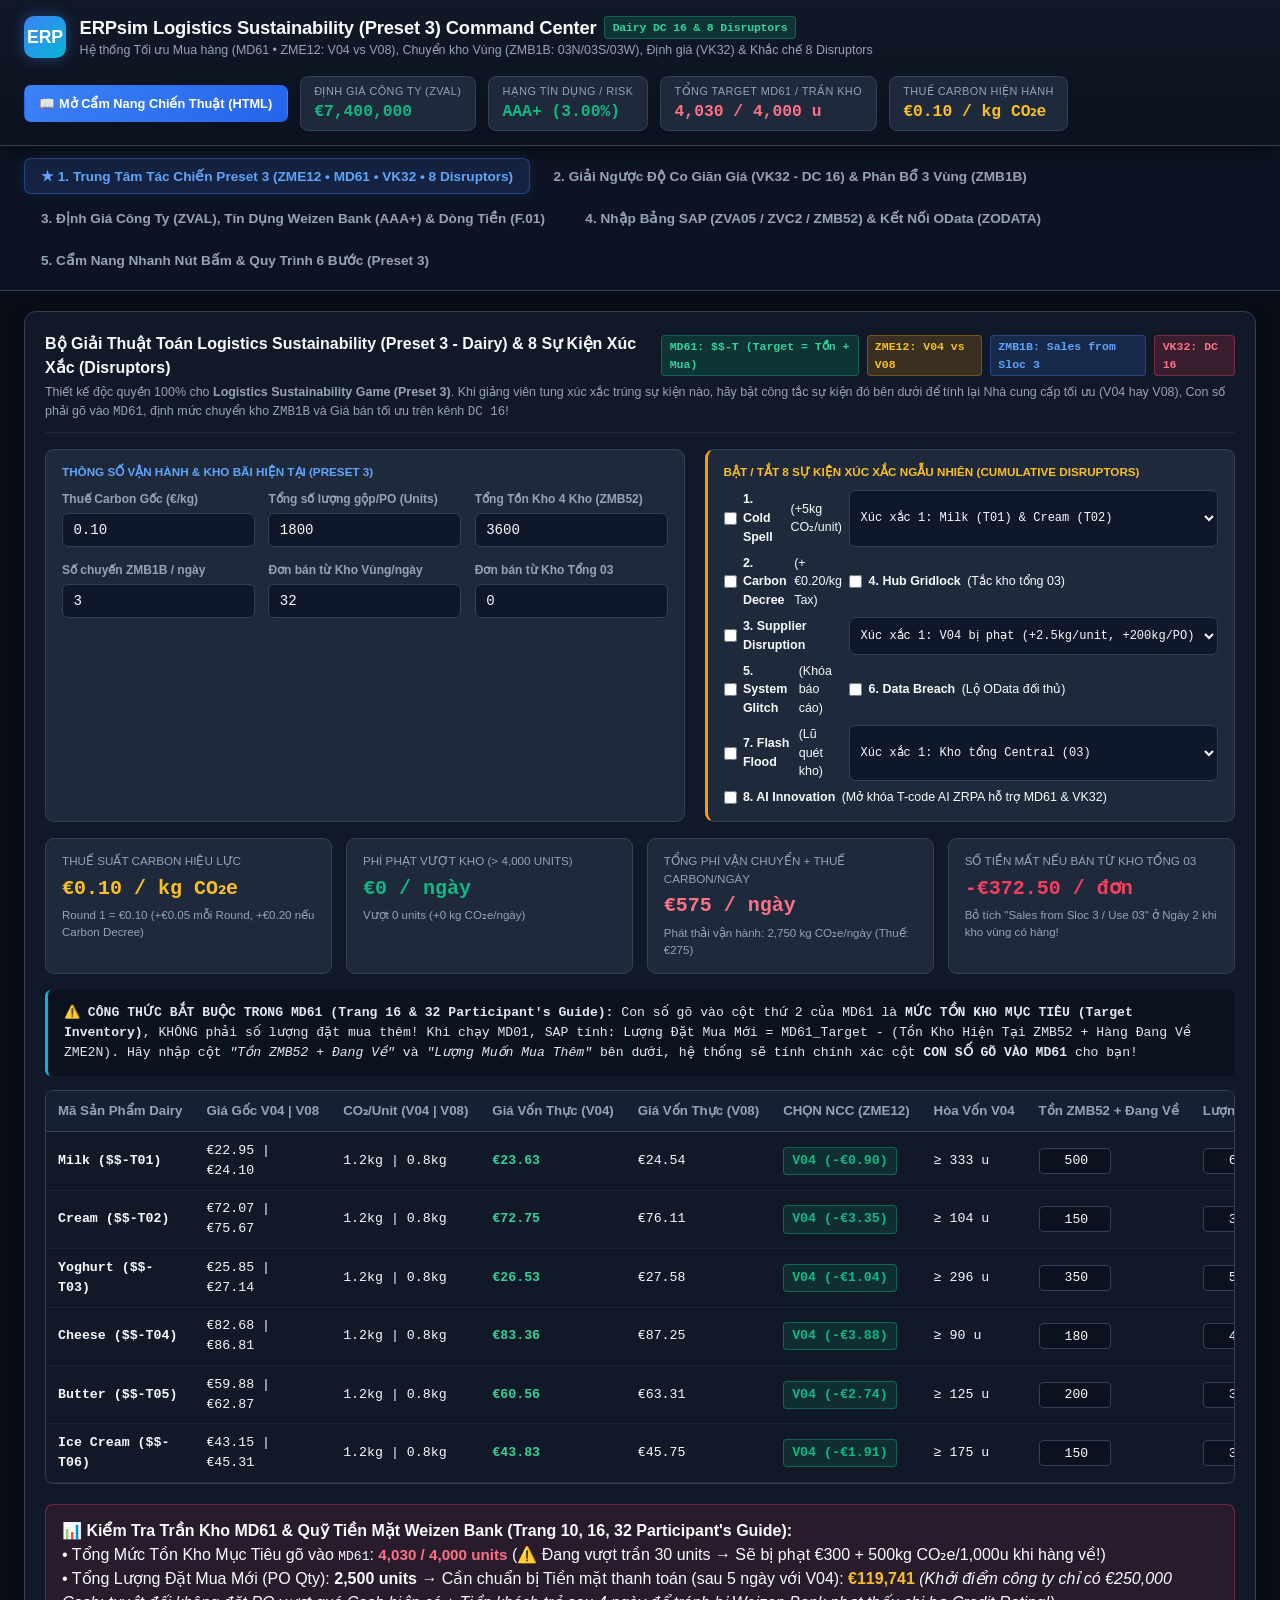
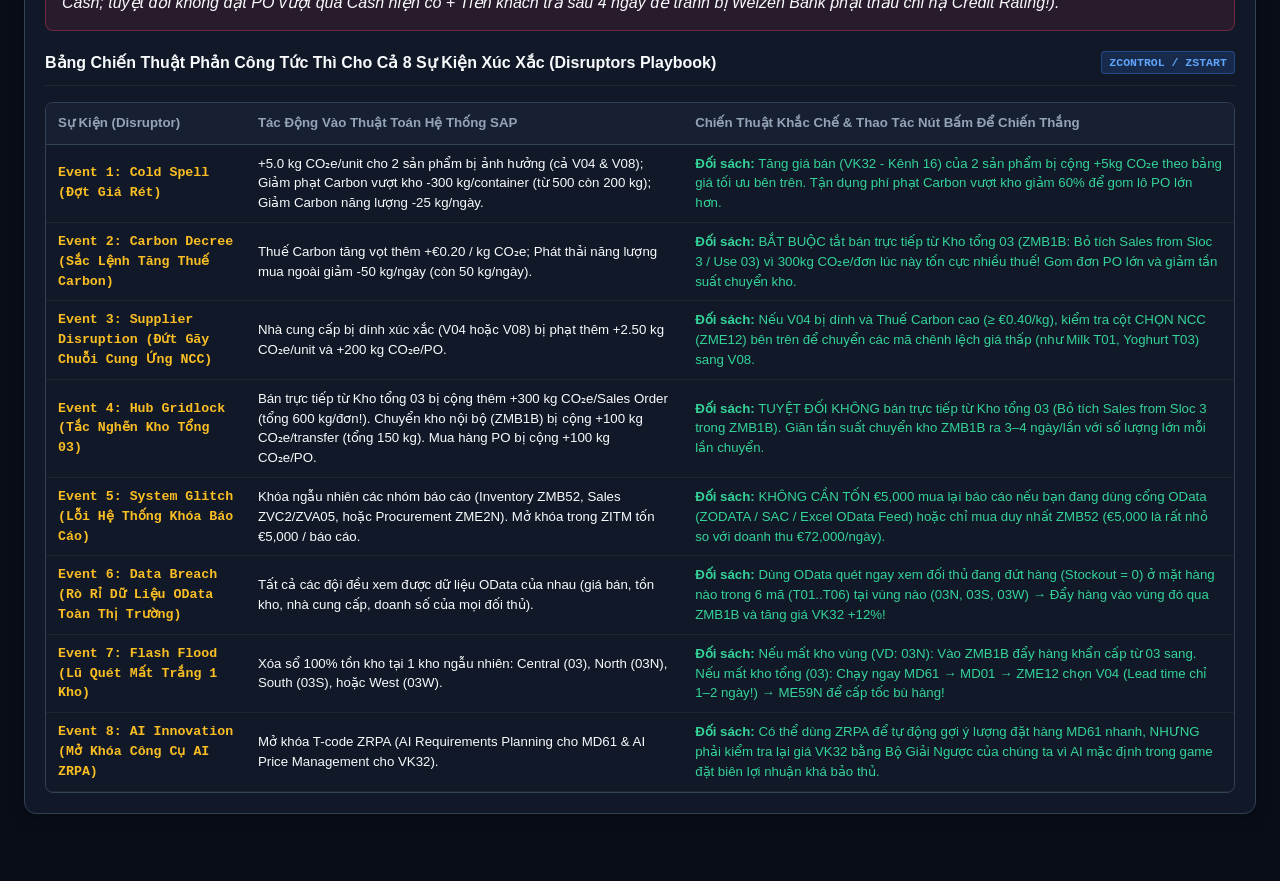
==== index.html @ a9795531 "Dedicate dashboard and playbook 100% to Logistics Sustainability Preset 3 (Dairy)" ====
<!DOCTYPE html>
<html lang="vi">
<head>
  <meta charset="UTF-8" />
  <meta name="viewport" content="width=device-width, initial-scale=1.0" />
  <title>ERPsim Logistics Sustainability (Preset 3) — Trung Tâm Giải Ngược &amp; Tối Ưu Hóa Thuật Toán</title>
  <link rel="stylesheet" href="styles.css" />
</head>
<body>

  <!-- TOP TELEMETRY HEADER (100% DEDICATED TO LOGISTICS SUSTAINABILITY PRESET 3) -->
  <header class="top-header">
    <div class="brand-block">
      <div class="brand-logo">ERP</div>
      <div class="brand-title">
        <h1>
          ERPsim Logistics Sustainability (Preset 3) Command Center
          <span class="badge-tcode emerald">Dairy DC 16 &amp; 8 Disruptors</span>
        </h1>
        <p>Hệ thống Tối ưu Mua hàng (MD61 • ZME12: V04 vs V08), Chuyển kho Vùng (ZMB1B: 03N/03S/03W), Định giá (VK32) &amp; Khắc chế 8 Disruptors</p>
      </div>
    </div>

    <div class="telemetry-strip">
      <a href="cam_nang_erpsim.html" class="btn btn-primary" style="text-decoration:none; padding:0.5rem 0.9rem; font-size:0.8rem;">
        📖 Mở Cẩm Nang Chiến Thuật (HTML)
      </a>
      <div class="kpi-pill">
        <span class="label">Định giá Công ty (ZVAL)</span>
        <span class="val" id="top-valuation" style="color: #10b981;">€0</span>
      </div>
      <div class="kpi-pill">
        <span class="label">Hạng Tín Dụng / Risk</span>
        <span class="val" id="top-credit" style="color: #34d399;">AAA+ (3.00%)</span>
      </div>
      <div class="kpi-pill">
        <span class="label">Tổng Target MD61 / Trần Kho</span>
        <span class="val" id="top-md61-cap" style="color: #60a5fa;">3,950 / 4,000 u</span>
      </div>
      <div class="kpi-pill">
        <span class="label">Thuế Carbon Hiện Hành</span>
        <span class="val" id="top-carbon-tax" style="color: #fbbf24;">€0.10 / kg CO₂e</span>
      </div>
    </div>
  </header>

  <!-- NAVIGATION TABS (100% LOGISTICS SUSTAINABILITY PRESET 3) -->
  <nav class="nav-tabs">
    <button class="tab-btn active" data-tab="tab-logistics-disruptors">
      ★ 1. Trung Tâm Tác Chiến Preset 3 (ZME12 • MD61 • VK32 • 8 Disruptors)
    </button>
    <button class="tab-btn" data-tab="tab-pricing">
      2. Giải Ngược Độ Co Giãn Giá (VK32 - DC 16) &amp; Phân Bổ 3 Vùng (ZMB1B)
    </button>
    <button class="tab-btn" data-tab="tab-valuation">
      3. Định Giá Công Ty (ZVAL), Tín Dụng Weizen Bank (AAA+) &amp; Dòng Tiền (F.01)
    </button>
    <button class="tab-btn" data-tab="tab-odata">
      4. Nhập Bảng SAP (ZVA05 / ZVC2 / ZMB52) &amp; Kết Nối OData (ZODATA)
    </button>
    <button class="tab-btn" data-tab="tab-handbook">
      5. Cẩm Nang Nhanh Nút Bấm &amp; Quy Trình 6 Bước (Preset 3)
    </button>
  </nav>

  <!-- MAIN WORKSPACE -->
  <main class="main-container">

    <!-- ================================================================= -->
    <!-- TAB 1: LOGISTICS SUSTAINABILITY (PRESET 3) & 8 DISRUPTORS         -->
    <!-- ================================================================= -->
    <section id="tab-logistics-disruptors" class="tab-pane active">
      <div class="panel">
        <div class="panel-header">
          <div>
            <div class="panel-title">
              Bộ Giải Thuật Toán Logistics Sustainability (Preset 3 - Dairy) &amp; 8 Sự Kiện Xúc Xắc (Disruptors)
              <span class="badge-tcode emerald">MD61: $$-T (Target = Tồn + Mua)</span>
              <span class="badge-tcode amber">ZME12: V04 vs V08</span>
              <span class="badge-tcode">ZMB1B: Sales from Sloc 3</span>
              <span class="badge-tcode rose">VK32: DC 16</span>
            </div>
            <p style="font-size: 0.78rem; color: var(--text-muted); margin-top: 0.2rem;">
              Thiết kế độc quyền 100% cho <strong>Logistics Sustainability Game (Preset 3)</strong>. Khi giảng viên tung xúc xắc trúng sự kiện nào, hãy bật công tắc sự kiện đó bên dưới để tính lại Nhà cung cấp tối ưu (V04 hay V08), Con số phải gõ vào <code>MD61</code>, định mức chuyển kho <code>ZMB1B</code> và Giá bán tối ưu trên kênh <code>DC 16</code>!
            </p>
          </div>
        </div>

        <!-- Controls & Active Disruptor Switches -->
        <div class="grid-2" style="margin-bottom: 1rem;">
          <div class="stat-box">
            <div class="s-label" style="color:#60a5fa; font-weight:700; margin-bottom:0.6rem;">THÔNG SỐ VẬN HÀNH &amp; KHO BÃI HIỆN TẠI (PRESET 3)</div>
            <div class="form-grid" style="grid-template-columns: repeat(3, 1fr);">
              <div class="form-group">
                <label>Thuế Carbon Gốc (€/kg)</label>
                <input type="number" id="log-base-tax" class="form-control" value="0.10" step="0.05" />
              </div>
              <div class="form-group">
                <label>Tổng số lượng gộp/PO (Units)</label>
                <input type="number" id="log-po-lot" class="form-control" value="1800" step="100" />
              </div>
              <div class="form-group">
                <label>Tổng Tồn Kho 4 Kho (ZMB52)</label>
                <input type="number" id="log-total-stock" class="form-control" value="3600" step="200" />
              </div>
              <div class="form-group">
                <label>Số chuyến ZMB1B / ngày</label>
                <input type="number" id="log-transfers-day" class="form-control" value="3" min="0" max="20" />
              </div>
              <div class="form-group">
                <label>Đơn bán từ Kho Vùng/ngày</label>
                <input type="number" id="log-reg-orders" class="form-control" value="32" min="0" max="100" />
              </div>
              <div class="form-group">
                <label>Đơn bán từ Kho Tổng 03</label>
                <input type="number" id="log-dir-orders" class="form-control" value="0" min="0" max="100" />
              </div>
            </div>
          </div>

          <div class="stat-box" style="border-left: 3px solid #f59e0b;">
            <div class="s-label" style="color:#fbbf24; font-weight:700; margin-bottom:0.6rem;">BẬT / TẮT 8 SỰ KIỆN XÚC XẮC NGẪU NHIÊN (CUMULATIVE DISRUPTORS)</div>
            <div class="form-grid" style="grid-template-columns: 1fr 1fr; gap: 0.45rem;">
              <label style="font-size:0.78rem; display:flex; align-items:center; gap:0.4rem; cursor:pointer;">
                <input type="checkbox" id="dis-1-cold" /> <strong>1. Cold Spell</strong> (+5kg CO₂/unit)
              </label>
              <select id="dis-1-combo" class="form-control" style="padding:0.22rem 0.4rem; font-size:0.75rem;">
                <option value="T01_T02">Xúc xắc 1: Milk (T01) &amp; Cream (T02)</option>
                <option value="T01_T03">Xúc xắc 2: Milk (T01) &amp; Yoghurt (T03)</option>
                <option value="T01_T05">Xúc xắc 3: Milk (T01) &amp; Butter (T05)</option>
                <option value="T02_T03">Xúc xắc 4: Cream (T02) &amp; Yoghurt (T03)</option>
                <option value="T02_T05">Xúc xắc 5: Cream (T02) &amp; Butter (T05)</option>
                <option value="T03_T05">Xúc xắc 6: Yoghurt (T03) &amp; Butter (T05)</option>
              </select>

              <label style="font-size:0.78rem; display:flex; align-items:center; gap:0.4rem; cursor:pointer;">
                <input type="checkbox" id="dis-2-carbon" /> <strong>2. Carbon Decree</strong> (+€0.20/kg Tax)
              </label>
              <label style="font-size:0.78rem; display:flex; align-items:center; gap:0.4rem; cursor:pointer;">
                <input type="checkbox" id="dis-4-gridlock" /> <strong>4. Hub Gridlock</strong> (Tắc kho tổng 03)
              </label>

              <label style="font-size:0.78rem; display:flex; align-items:center; gap:0.4rem; cursor:pointer;">
                <input type="checkbox" id="dis-3-supplier" /> <strong>3. Supplier Disruption</strong>
              </label>
              <select id="dis-3-vendor" class="form-control" style="padding:0.22rem 0.4rem; font-size:0.75rem;">
                <option value="V04">Xúc xắc 1: V04 bị phạt (+2.5kg/unit, +200kg/PO)</option>
                <option value="V08">Xúc xắc 2: V08 bị phạt (+2.5kg/unit, +200kg/PO)</option>
              </select>

              <label style="font-size:0.78rem; display:flex; align-items:center; gap:0.4rem; cursor:pointer;">
                <input type="checkbox" id="dis-5-glitch" /> <strong>5. System Glitch</strong> (Khóa báo cáo)
              </label>
              <label style="font-size:0.78rem; display:flex; align-items:center; gap:0.4rem; cursor:pointer;">
                <input type="checkbox" id="dis-6-breach" /> <strong>6. Data Breach</strong> (Lộ OData đối thủ)
              </label>

              <label style="font-size:0.78rem; display:flex; align-items:center; gap:0.4rem; cursor:pointer;">
                <input type="checkbox" id="dis-7-flood" /> <strong>7. Flash Flood</strong> (Lũ quét kho)
              </label>
              <select id="dis-7-warehouse" class="form-control" style="padding:0.22rem 0.4rem; font-size:0.75rem;">
                <option value="03">Xúc xắc 1: Kho tổng Central (03)</option>
                <option value="03N">Xúc xắc 2: Kho vùng North (03N)</option>
                <option value="03S">Xúc xắc 3: Kho vùng South (03S)</option>
                <option value="03W">Xúc xắc 4: Kho vùng West (03W)</option>
              </select>

              <label style="font-size:0.78rem; display:flex; align-items:center; gap:0.4rem; cursor:pointer; grid-column: span 2;">
                <input type="checkbox" id="dis-8-ai" /> <strong>8. AI Innovation</strong> (Mở khóa T-code AI ZRPA hỗ trợ MD61 &amp; VK32)
              </label>
            </div>
          </div>
        </div>

        <div id="active-disruptor-alerts" class="alert-card" style="display:none; margin-bottom: 1rem;"></div>

        <!-- KPI Summary Strip for Logistics Preset 3 -->
        <div class="stat-grid">
          <div class="stat-box">
            <div class="s-label">THUẾ SUẤT CARBON HIỆU LỰC</div>
            <div class="s-value" id="log-eff-tax" style="color:#fbbf24;">€0.10 / kg CO₂e</div>
            <div class="s-sub">Round 1 = €0.10 (+€0.05 mỗi Round, +€0.20 nếu Carbon Decree)</div>
          </div>
          <div class="stat-box">
            <div class="s-label">PHÍ PHẠT VƯỢT KHO (&gt; 4,000 UNITS)</div>
            <div class="s-value" id="log-overstock-fee" style="color:#10b981;">€0 / ngày</div>
            <div class="s-sub" id="log-overstock-co2">Vượt 0 units (0 kg CO₂e/ngày)</div>
          </div>
          <div class="stat-box">
            <div class="s-label">TỔNG PHÍ VẬN CHUYỂN + THUẾ CARBON/NGÀY</div>
            <div class="s-value" id="log-daily-total-cost" style="color:#fb7185;">€0 / ngày</div>
            <div class="s-sub" id="log-daily-co2-sub">Phát thải vận hành: 0 kg CO₂e/ngày</div>
          </div>
          <div class="stat-box">
            <div class="s-label">SỐ TIỀN MẤT NẾU BÁN TỪ KHO TỔNG 03</div>
            <div class="s-value" id="log-direct-loss" style="color:#f43f5e;">-€372.50 / đơn</div>
            <div class="s-sub">Bỏ tích "Sales from Sloc 3 / Use 03" ở Ngày 2 khi kho vùng có hàng!</div>
          </div>
        </div>

        <!-- 6 Dairy Products Vendor, MD61 Target & Pricing Solver Table -->
        <div class="formula-box" style="margin-bottom: 0.85rem;">
          <strong>⚠️ CÔNG THỨC BẮT BUỘC TRONG MD61 (Trang 16 &amp; 32 Participant's Guide):</strong> Con số gõ vào cột thứ 2 của <code>MD61</code> là <strong>MỨC TỒN KHO MỤC TIÊU (Target Inventory)</strong>, KHÔNG phải số lượng đặt mua thêm! Khi chạy <code>MD01</code>, SAP tính: <code>Lượng Đặt Mua Mới = MD61_Target - (Tồn Kho Hiện Tại ZMB52 + Hàng Đang Về ZME2N)</code>. Hãy nhập cột <em>"Tồn ZMB52 + Đang Về"</em> và <em>"Lượng Muốn Mua Thêm"</em> bên dưới, hệ thống sẽ tính chính xác cột <strong>CON SỐ GÕ VÀO MD61</strong> cho bạn!
        </div>

        <div class="table-wrap" style="margin-bottom: 1.25rem;">
          <table class="data-table">
            <thead>
              <tr>
                <th>Mã Sản Phẩm Dairy</th>
                <th>Giá Gốc V04 | V08</th>
                <th>CO₂/Unit (V04 | V08)</th>
                <th>Giá Vốn Thực (V04)</th>
                <th>Giá Vốn Thực (V08)</th>
                <th>CHỌN NCC (ZME12)</th>
                <th>Hòa Vốn V04</th>
                <th>Tồn ZMB52 + Đang Về</th>
                <th>Lượng Muốn Mua Thêm</th>
                <th style="background:#1e3a8a;color:#93c5fd;">CON SỐ GÕ VÀO MD61</th>
                <th>ZMB1B (03N | 03S | 03W)</th>
                <th>Giá Đầu Kỳ</th>
                <th>GIÁ TỐI ƯU VK32 (DC 16)</th>
                <th>Lãi Ròng /Unit</th>
              </tr>
            </thead>
            <tbody id="logistics-sku-tbody"></tbody>
          </table>
        </div>

        <div id="md61-cap-summary" class="alert-card" style="margin-bottom: 1.25rem;"></div>

        <!-- 8 Disruptors Tactical Counter-Playbook -->
        <div class="panel-header" style="margin-top: 0.5rem;">
          <div class="panel-title">Bảng Chiến Thuật Phản Công Tức Thì Cho Cả 8 Sự Kiện Xúc Xắc (Disruptors Playbook)</div>
          <span class="badge-tcode">ZCONTROL / ZSTART</span>
        </div>
        <div class="table-wrap">
          <table class="data-table">
            <thead>
              <tr>
                <th>Sự Kiện (Disruptor)</th>
                <th>Tác Động Vào Thuật Toán Hệ Thống SAP</th>
                <th>Chiến Thuật Khắc Chế &amp; Thao Tác Nút Bấm Để Chiến Thắng</th>
              </tr>
            </thead>
            <tbody id="logistics-disruptors-tbody"></tbody>
          </table>
        </div>
      </div>
    </section>

    <!-- ================================================================= -->
    <!-- TAB 2: DAIRY DC 16 ELASTICITY & ZMB1B REGIONAL ALLOCATION         -->
    <!-- ================================================================= -->
    <section id="tab-pricing" class="tab-pane">
      <div class="panel">
        <div class="panel-header">
          <div>
            <div class="panel-title">
              1. Bộ Giải Ngược Độ Co Giãn Giá Thực Nghiệm (ε̂<sub>eff</sub>) &amp; Tối Ưu Giá Bán Lẻ <span class="badge-tcode">VK32 (Kênh DC 16)</span> <span class="badge-tcode emerald">ZVC2</span> <span class="badge-tcode">ZMB52</span>
            </div>
            <p style="font-size: 0.78rem; color: var(--text-muted); margin-top: 0.2rem;">
              Nhập Giá kỳ trước (P₁), Sản lượng bán kỳ trước (Q₁), Giá hiện tại (P₂), Sản lượng bán hiện tại (Q₂ từ <code>ZVC2</code>) và Tồn kho còn lại (<code>ZMB52</code>) cho 6 mặt hàng Sữa (<code>$$-T01..T06</code>). Hệ thống tự động giải độ co giãn thực nghiệm và tìm mức giá tối đa hóa lợi nhuận ròng trên Kênh 16!
            </p>
          </div>
          <button class="btn btn-emerald" id="btn-apply-optimal-prices">
            Áp Dụng Toàn Bộ Giá Tối Ưu P*
          </button>
        </div>

        <div class="formula-box">
          Arc Elasticity ε̂ = -[(Q₂ - Q₁)/((Q₁+Q₂)/2)] / [(P₂ - P₁)/((P₁+P₂)/2)] &nbsp;|&nbsp;
          Optimal Price P* (Kênh DC 16) = Giá_Vốn_Thực_Landed × [ ε̂_eff / (ε̂_eff - 1) ]
        </div>

        <div class="stat-grid">
          <div class="stat-box">
            <div class="s-label">TỔNG LÃI RÒNG HIỆN TẠI / NGÀY (6 MÃ DAIRY)</div>
            <div class="s-value" id="price-curr-profit">€0</div>
            <div class="s-sub">Theo bảng giá VK32 (Kênh 16) hiện hành</div>
          </div>
          <div class="stat-box">
            <div class="s-label">LÃI RÒNG KỲ VỌNG VỚI GIÁ P* / NGÀY</div>
            <div class="s-value" id="price-opt-profit" style="color: #10b981;">€0</div>
            <div class="s-sub" id="price-profit-gain" style="color: #34d399;">+€0 / ngày</div>
          </div>
          <div class="stat-box">
            <div class="s-label">SỐ MÃ ĐANG BỊ ĐỨT HÀNG (ZMB52 = 0)</div>
            <div class="s-value" id="price-stockout-count" style="color: #fbbf24;">0 mã</div>
            <div class="s-sub">Đứt hàng = Phải tăng giá VK32 ngay +7% đến +12%!</div>
          </div>
        </div>

        <div class="table-wrap">
          <table class="data-table">
            <thead>
              <tr>
                <th>Mã Sản Phẩm Dairy</th>
                <th>Giá Vốn Thực Landed (€)</th>
                <th>Giá Cũ P₁ (€)</th>
                <th>SL Bán Cũ Q₁</th>
                <th>Giá Hiện Tại P₂ (€)</th>
                <th>SL Bán Hiện Tại Q₂ (ZVC2)</th>
                <th>Tồn Kho Còn Lại (ZMB52)</th>
                <th>Độ Co Giãn ε̂_eff</th>
                <th>Giá Trần Choke</th>
                <th>GIÁ TỐI ƯU P* (VK32 - DC 16)</th>
                <th>Biên Lãi Ròng (%)</th>
                <th>Tăng Lợi Nhuận/Ngày</th>
                <th>Lệnh Hành Động</th>
              </tr>
            </thead>
            <tbody id="pricing-solver-tbody"></tbody>
          </table>
        </div>
      </div>

      <!-- ZVA05 Regional Preference & ZMB1B Stock Transfer Calculator -->
      <div class="panel">
        <div class="panel-header">
          <div>
            <div class="panel-title">
              2. Ma Trận Thị Hiếu Cố Định 3 Vùng (<span class="badge-tcode emerald">ZVA05: NO • SO • WE</span>) &amp; Bộ Chia Định Mức Chuyển Kho <span class="badge-tcode amber">ZMB1B (03 → 03N / 03S / 03W)</span>
            </div>
            <p style="font-size: 0.78rem; color: var(--text-muted); margin-top: 0.2rem;">
              Theo Trang 18 &amp; 31 <em>Participant's Guide</em>: Thị hiếu của 12 cửa hàng tại 3 vùng <strong>North (NO - 03N)</strong>, <strong>South (SO - 03S)</strong>, <strong>West (WE - 03W)</strong> đối với 6 mặt hàng sữa là <strong>cố định suốt cả trận đấu</strong>. Nhập lượng bán từng vùng từ báo cáo <code>ZVA05</code> vào bảng dưới để nhận chính xác con số cần gõ vào <code>ZMB1B</code>!
            </p>
          </div>
        </div>

        <div class="table-wrap">
          <table class="data-table">
            <thead>
              <tr>
                <th>Mã Sản Phẩm Dairy</th>
                <th>SL Bán North (NO)</th>
                <th>SL Bán South (SO)</th>
                <th>SL Bán West (WE)</th>
                <th>Tỷ Trọng Thị Hiếu Vùng (NO : SO : WE)</th>
                <th>Tổng Target Hàng (MD61)</th>
                <th style="background:rgba(16,185,129,0.18);color:#34d399;">GÕ VÀO ZMB1B: NORTH (03N)</th>
                <th style="background:rgba(59,130,246,0.18);color:#60a5fa;">GÕ VÀO ZMB1B: SOUTH (03S)</th>
                <th style="background:rgba(245,158,11,0.18);color:#fbbf24;">GÕ VÀO ZMB1B: WEST (03W)</th>
              </tr>
            </thead>
            <tbody id="zmb1b-regional-tbody"></tbody>
          </table>
        </div>
      </div>
    </section>

    <!-- ================================================================= -->
    <!-- TAB 3: COMPANY VALUATION (ZVAL), WEIZEN BANK CREDIT & CASH FLOW   -->
    <!-- ================================================================= -->
    <section id="tab-valuation" class="tab-pane">
      <div class="grid-sidebar">
        <!-- Input Panel -->
        <div class="panel">
          <div class="panel-header">
            <div class="panel-title">
              Nhập Chỉ Số Tài Chính <span class="badge-tcode">F.01</span> <span class="badge-tcode emerald">ZVAL</span>
            </div>
            <div style="display:flex; gap:0.4rem;">
              <button class="btn btn-outline" id="btn-load-start-demo" style="padding: 0.3rem 0.55rem; font-size: 0.72rem;">
                Khai Cuộc (AAA+)
              </button>
              <button class="btn btn-outline" id="btn-load-endgame-demo" style="padding: 0.3rem 0.55rem; font-size: 0.72rem;">
                Mẫu Giữa Trận
              </button>
            </div>
          </div>

          <div class="form-grid" style="grid-template-columns: 1fr 1fr;">
            <div class="form-group">
              <label>Lợi nhuận lũy kế (Net Income €)</label>
              <input type="number" id="val-profit" class="form-control" value="185000" step="25000" />
            </div>
            <div class="form-group">
              <label>Số ngày đã chạy (Elapsed Days)</label>
              <input type="number" id="val-elapsed" class="form-control" value="10" min="1" max="120" />
            </div>
            <div class="form-group">
              <label>Tổng số Round của Game</label>
              <input type="number" id="val-rounds" class="form-control" value="4" min="1" max="8" />
            </div>
            <div class="form-group">
              <label>Số ngày / Round</label>
              <input type="number" id="val-steps-round" class="form-control" value="10" min="5" max="30" />
            </div>
            <div class="form-group" style="grid-column: span 2;">
              <label>Market Risk Rate (% - Mặc định 7.0%)</label>
              <input type="number" id="val-mkt-risk" class="form-control" value="7.0" step="0.25" />
            </div>
          </div>

          <hr style="border: 0; border-top: 1px solid var(--border); margin: 1rem 0;" />
          <div style="font-size: 0.82rem; font-weight: 700; margin-bottom: 0.65rem; color: #60a5fa;">
            Bảng Cân Đối Kế Toán (F.01) — Kiểm Soát Tiền Mặt Weizen Bank &amp; Credit Rating
          </div>

          <div class="form-grid" style="grid-template-columns: 1fr 1fr;">
            <div class="form-group">
              <label>Tiền mặt (113300 Cash €)</label>
              <input type="number" id="val-cash" class="form-control" value="250000" step="25000" />
            </div>
            <div class="form-group">
              <label>Phải thu KH (140000 AR €)</label>
              <input type="number" id="val-ar" class="form-control" value="180000" step="25000" />
            </div>
            <div class="form-group">
              <label>Vay thấu chi NH (Bank Loan €)</label>
              <input type="number" id="val-loans" class="form-control" value="0" step="50000" />
            </div>
            <div class="form-group">
              <label>Phải trả NCC (160000 AP €)</label>
              <input type="number" id="val-ap" class="form-control" value="145000" step="25000" />
            </div>
            <div class="form-group" style="grid-column: span 2;">
              <label>Giá trị Tồn kho Hàng hóa (792000 Finished Goods €)</label>
              <input type="number" id="val-inventory" class="form-control" value="138000" step="25000" />
            </div>
          </div>
        </div>

        <!-- Output & Weizen Bank Cash Flow Advisor -->
        <div>
          <div class="panel">
            <div class="panel-header">
              <div class="panel-title">
                Kết Quả Định Giá Công Ty (<span class="badge-tcode emerald">ZVAL</span>) &amp; Cảnh Báo Thấu Chi Weizen Bank
              </div>
              <span class="badge-tcode">Zero-Growth Dividend Discount Model</span>
            </div>

            <div class="formula-box">
              Company Valuation = [ (Current_Net_Income / Elapsed_Days) × Total_Game_Days ] / (Market_Risk_7% + Company_Risk_Rate)
            </div>

            <div class="stat-grid">
              <div class="stat-box">
                <div class="s-label">ĐỊNH GIÁ CÔNG TY HIỆN TẠI</div>
                <div class="s-value" id="res-company-valuation" style="color: #10b981;">€0</div>
                <div class="s-sub" id="res-val-multiplier">Hệ số nhân: ×10.00 lần</div>
              </div>
              <div class="stat-box">
                <div class="s-label">XẾP HẠNG TÍN DỤNG &amp; RISK</div>
                <div class="s-value" id="res-credit-rating">AAA+</div>
                <div class="s-sub" id="res-discount-rate">Tổng chiết khấu: 10.00%</div>
              </div>
              <div class="stat-box">
                <div class="s-label">DEBT LOADING (NỢ RÒNG)</div>
                <div class="s-value" id="res-debt-loading">€0</div>
                <div class="s-sub">(Cash + AR) - (Loans + AP)</div>
              </div>
              <div class="stat-box">
                <div class="s-label">ĐỊNH GIÁ NẾU ĐẠT AAA+</div>
                <div class="s-value" id="res-aaa-valuation" style="color: #60a5fa;">€0</div>
                <div class="s-sub" id="res-lost-valuation">Đang đạt đỉnh AAA+</div>
              </div>
            </div>

            <div id="valuation-advisor-box" class="alert-card"></div>
          </div>

          <!-- 21-Tier Official Credit Rating Table -->
          <div class="panel">
            <div class="panel-header">
              <div class="panel-title">Bảng Ánh Xạ 21 Bậc Xếp Hạng Tín Dụng Chuẩn ERPsim</div>
              <span class="badge-tcode">Trạng thái trực tiếp</span>
            </div>
            <div class="table-wrap" style="max-height: 310px; overflow-y: auto;">
              <table class="data-table">
                <thead>
                  <tr>
                    <th>Bậc</th>
                    <th>Ngưỡng Debt Loading (€)</th>
                    <th>Credit Rating</th>
                    <th>Company Risk Rate</th>
                    <th>Tổng Chiết Khấu (7% + Risk)</th>
                    <th>Hệ Số Nhân Định Giá</th>
                    <th>Định Giá Ứng Với Lợi Nhuận Này</th>
                  </tr>
                </thead>
                <tbody id="credit-tier-tbody"></tbody>
              </table>
            </div>
          </div>
        </div>
      </div>
    </section>

    <!-- ================================================================= -->
    <!-- TAB 4: SAP TABLE PASTE IMPORTER & LIVE ODATA BRIDGE               -->
    <!-- ================================================================= -->
    <section id="tab-odata" class="tab-pane">
      <div class="grid-2">
        <!-- Direct SAP Clipboard / CSV Importer -->
        <div class="panel">
          <div class="panel-header">
            <div class="panel-title">
              Nhập Nhanh Bảng Copy-Paste Từ SAP (<span class="badge-tcode emerald">ZVA05</span> / <span class="badge-tcode">ZVC2</span> / <span class="badge-tcode amber">ZMB52</span>)
            </div>
            <button class="btn btn-outline" id="btn-load-sample-tsv" style="padding: 0.3rem 0.65rem; font-size: 0.75rem;">
              Nạp Mẫu ZVA05 (6 Mã Dairy)
            </button>
          </div>

          <p style="font-size: 0.8rem; color: var(--text-muted); margin-bottom: 0.75rem;">
            Mở báo cáo <code>ZVA05</code> (Detailed Sales Report) hoặc <code>ZVC2</code> trong SAP, bôi đen copy rồi dán vào ô dưới đây để tự động tính tỷ lệ thị hiếu 3 vùng (<code>NO</code>, <code>SO</code>, <code>WE</code>), định mức <code>ZMB1B</code> và giá bán tối ưu <code>VK32</code> (Kênh 16):
          </p>

          <textarea id="sap-raw-paste" class="form-control" rows="8" style="width: 100%; font-size: 0.78rem;" placeholder="Area&#9;Material&#9;Description&#9;Price&#9;Qty&#9;Inventory&#10;NO&#9;AA-T01&#9;Milk&#9;28.20&#9;380&#9;450&#10;SO&#9;AA-T04&#9;Cheese&#9;102.50&#9;190&#9;180"></textarea>

          <div style="display: flex; gap: 0.65rem; margin-top: 0.85rem;">
            <button class="btn btn-primary" id="btn-parse-sap-paste">
              Phân Tích &amp; Đồng Bộ Vào Tab 1 &amp; Tab 2
            </button>
          </div>
          <div id="sap-parse-status" style="margin-top: 0.75rem; font-size: 0.82rem; color: #34d399;"></div>
        </div>

        <!-- Live SAP OData Connection via Python Local Proxy -->
        <div class="panel">
          <div class="panel-header">
            <div class="panel-title">
              Kết Nối Trực Tiếp Cổng SAP ERPsim OData Feed (<span class="badge-tcode">ZODATA</span>)
            </div>
            <span class="badge-tcode amber">Miễn Nhiễm Event 5 (System Glitch) &amp; Soi Event 6 (Data Breach)</span>
          </div>

          <p style="font-size: 0.8rem; color: var(--text-muted); margin-bottom: 0.75rem;">
            Khi chạy qua máy chủ proxy đi kèm (<code>python server.py</code>), hệ thống tự động kéo dữ liệu trực tiếp từ đường dẫn OData (<code>ZODATA</code>) mà không bị chặn CORS — giúp bạn xem toàn bộ tồn kho miễn phí khi bị <em>System Glitch</em> và soi tồn kho của mọi đối thủ khi có <em>Data Breach</em>:
          </p>

          <div class="form-grid" style="grid-template-columns: 1fr 1fr;">
            <div class="form-group" style="grid-column: span 2;">
              <label>SAP OData Service Base URL</label>
              <input type="text" id="odata-url" class="form-control" placeholder="https://erpsim.hec.ca:8000/sap/opu/odata/hec1/ERPSIM_SRV/" />
            </div>
            <div class="form-group">
              <label>SAP Username (Ví dụ: A_1, Z_1...)</label>
              <input type="text" id="odata-user" class="form-control" placeholder="A_1" />
            </div>
            <div class="form-group">
              <label>SAP Password</label>
              <input type="password" id="odata-pass" class="form-control" placeholder="••••••••" />
            </div>
          </div>

          <div style="display: flex; gap: 0.65rem; margin-top: 0.95rem;">
            <button class="btn btn-emerald" id="btn-test-odata">
              Đồng Bộ Từ OData Ngay
            </button>
          </div>
          <div id="odata-status-box" class="formula-box" style="margin-top: 0.85rem; margin-bottom: 0;">
            Trạng thái OData: Đang ở chế độ Tính toán Độc lập (Offline/Sandbox Mode). Có thể nhập tay hoặc dán bảng SAP trực tiếp.
          </div>
        </div>
      </div>
    </section>

    <!-- ================================================================= -->
    <!-- TAB 5: LOGISTICS SUSTAINABILITY PRESET 3 QUICK HANDBOOK           -->
    <!-- ================================================================= -->
    <section id="tab-handbook" class="tab-pane">
      <div class="panel">
        <div class="panel-header">
          <div>
            <div class="panel-title">
              Quy Trình Khép Kín 6 Bước &amp; Chức Năng Từng Nút Bấm — Logistics Sustainability (Preset 3)
            </div>
            <p style="font-size: 0.78rem; color: var(--text-muted); margin-top: 0.2rem;">
              Tóm tắt chuẩn 100% theo tờ <strong>Job Aid Logistics Sustainability Game (Preset 3)</strong> và <strong>Participant's Guide 2024–2025</strong>.
            </p>
          </div>
          <span class="badge-tcode emerald">Preset 3 Official Job Aid</span>
        </div>

        <div class="stat-grid">
          <div class="stat-box" style="border-top: 3px solid #3b82f6;">
            <div class="s-label">BƯỚC 1: TỒN KHO MỤC TIÊU</div>
            <div class="s-value" style="font-size:1.05rem;">MD61</div>
            <div class="s-sub">Chọn <code>Product group</code> = <strong>$$-T</strong> &rarr; Nhập <strong>Mức Tồn Kho Mục Tiêu (Tồn + Mua)</strong> vào <strong>cột ngày thứ 2</strong> &rarr; Bấm <strong>Save</strong>.</div>
          </div>
          <div class="stat-box" style="border-top: 3px solid #06b6d4;">
            <div class="s-label">BƯỚC 2: CHẠY TÍNH TOÁN MRP</div>
            <div class="s-value" style="font-size:1.05rem;">MD01</div>
            <div class="s-sub">Bấm <strong>Enter / Execute</strong> &rarr; Bỏ qua cảnh báo màu cam, bấm <strong>Enter thêm 2 lần nữa</strong> &rarr; Ở cửa sổ pop-up bấm <strong>Continue</strong>.</div>
          </div>
          <div class="stat-box" style="border-top: 3px solid #ec4899;">
            <div class="s-label">BƯỚC 3: CHỌN NHÀ CUNG CẤP</div>
            <div class="s-value" style="font-size:1.05rem;">ZME12</div>
            <div class="s-sub">Bấm nút <strong>Assign Source of Supply</strong> &rarr; Gán <strong>V04</strong> (hoặc V08) cho cả 6 mặt hàng Dairy &rarr; Bấm <strong>Save</strong>.</div>
          </div>
          <div class="stat-box" style="border-top: 3px solid #f43f5e;">
            <div class="s-label">BƯỚC 4: TẠO ĐƠN MUA PO</div>
            <div class="s-value" style="font-size:1.05rem;">ME59N</div>
            <div class="s-sub">Đảm bảo ô <code>Fixed Vendor</code> để trống (và bỏ tích <code>Test Run</code>) &rarr; Bấm <strong>Execute (F8)</strong> để gộp cả 6 mã vào 1 PO duy nhất!</div>
          </div>
          <div class="stat-box" style="border-top: 3px solid #f59e0b;">
            <div class="s-label">BƯỚC 5: CHUYỂN KHO VÙNG</div>
            <div class="s-value" style="font-size:1.05rem;">ZMB1B</div>
            <div class="s-sub">Chọn <strong>Push/Pull</strong>, Frequency = <strong>2–3 ngày</strong>. <strong>Bỏ tích Sales from Sloc 3 (Use 03)</strong> từ Ngày 2 khi kho vùng có hàng &rarr; <strong>Save</strong>.</div>
          </div>
          <div class="stat-box" style="border-top: 3px solid #8b5cf6;">
            <div class="s-label">BƯỚC 6: ĐỊNH GIÁ BÁN LẺ</div>
            <div class="s-value" style="font-size:1.05rem;">VK32</div>
            <div class="s-sub">Mở <code>Prices &rarr; Price List</code> &rarr; Kiểm tra <strong>Distribution Channel = 16</strong> &rarr; <strong>Execute</strong> &rarr; Sửa giá 6 mã &rarr; <strong>Save &amp; F3</strong>.</div>
          </div>
        </div>

        <div class="table-wrap" style="margin-top: 1rem;">
          <table class="data-table">
            <thead>
              <tr>
                <th>Nhóm</th>
                <th>T-Code</th>
                <th>Tên Chức Năng (Preset 3)</th>
                <th>Các Nút Bấm Cụ Thể &amp; Thông Số Bắt Buộc</th>
                <th>Lưu Ý Sống Còn Trong Trận Đấu</th>
              </tr>
            </thead>
            <tbody>
              <tr>
                <td>Hoạch định</td>
                <td><span class="badge-tcode">MD61</span></td>
                <td>Create Planned Indep. Req.</td>
                <td>Chọn tròn <code>Product group</code> = <code>$$-T</code> &rarr; <code>Continue</code> &rarr; Nhập số vào <strong>Cột ngày thứ 2 (2nd column)</strong> &rarr; <code>Save</code></td>
                <td>Con số gõ vào <code>MD61</code> là <strong>Target Inventory (Tồn hiện tại + Hàng đang về + Lượng muốn mua thêm)</strong>. Chỉ gõ vào cột thứ 2!</td>
              </tr>
              <tr>
                <td>Hoạch định</td>
                <td><span class="badge-tcode">MD01</span></td>
                <td>MRP Run</td>
                <td>Thông số đã cài sẵn mặc định &rarr; Bấm <code>Enter / Execute</code> &rarr; Bấm <code>Enter 2 lần</code> bỏ qua cảnh báo cam &rarr; <code>Continue</code></td>
                <td>Xem mục <em>Database Statistics</em>: Phải báo có <em>Purchase requisitions created</em> thì sang <code>ME59N</code> mới tạo được PO.</td>
              </tr>
              <tr>
                <td>Mua hàng</td>
                <td><span class="badge-tcode amber">ZME12</span></td>
                <td>Procurement Sourcing</td>
                <td>Bấm nút <code>Assign Source of Supply</code> &rarr; Chọn <code>V04</code> (hoặc <code>V08</code>) cho từng mã <code>T01..T06</code> &rarr; <code>Save</code></td>
                <td>Gán cả 6 mặt hàng về cùng <strong>1 nhà cung cấp (V04)</strong> để <code>ME59N</code> gộp cả 6 mặt hàng vào <strong>1 số PO duy nhất</strong> (tiết kiệm €5,000/đợt)!</td>
              </tr>
              <tr>
                <td>Mua hàng</td>
                <td><span class="badge-tcode emerald">ME59N</span></td>
                <td>Create Purchase Orders</td>
                <td>Đảm bảo ô <code>Fixed Vendor</code> để trống &rarr; Bấm <code>Execute (F8)</code></td>
                <td>Một khi đã bấm <code>ME59N</code> tạo PO thì không thể hủy! Ở 3–4 ngày cuối của Round cuối cùng, <strong>ngừng chạy ME59N</strong>.</td>
              </tr>
              <tr>
                <td>Logistics</td>
                <td><span class="badge-tcode amber">ZMB1B</span></td>
                <td>Stock Transfer Planning</td>
                <td>Chọn <code>Push</code> hoặc <code>Pull</code> | Nhập <code>Delivery Frequency</code> (2 hoặc 3 ngày) | Bỏ tích <code>Sales from Sloc 3 (Use 03)</code> | Nhập số lượng cho <code>03N, 03S, 03W</code> &rarr; <code>Save</code></td>
                <td>Hàng đã chuyển về kho vùng nào thì không thể chuyển sang kho vùng khác! Bắt buộc tắt bán từ kho <code>03</code> ở Ngày 2 để tránh mất €350 + 300kg CO₂e/đơn.</td>
              </tr>
              <tr>
                <td>Bán hàng</td>
                <td><span class="badge-tcode rose">VK32</span></td>
                <td>Change Price List</td>
                <td>Mở <code>Prices</code> &rarr; Nhấp đúp <code>Price List</code> &rarr; Kiểm tra <code>Distribution Channel = 16</code> &rarr; <code>Execute (F8)</code> &rarr; Sửa cột <code>Amount</code> &rarr; <code>Save</code></td>
                <td>Chỉ có 1 người trong đội được mở <code>VK32</code>. Sửa giá xong phải bấm <code>Save</code> rồi thoát ra để không khóa màn hình.</td>
              </tr>
              <tr>
                <td>Báo cáo</td>
                <td><span class="badge-tcode">ZMB52</span></td>
                <td>Inventory Report</td>
                <td>Xem tồn kho tại 4 kho: <code>03</code> (Main), <code>03N</code> (North), <code>03S</code> (South), <code>03W</code> (West) và khối <em>Warehouse Capacity</em></td>
                <td>Tổng tồn kho cả 4 kho cộng lại vượt <strong>4,000 units</strong> sẽ bị phạt <strong>€300 + 500kg CO₂e/ngày</strong> cho mỗi 1,000 units vượt!</td>
              </tr>
              <tr>
                <td>Báo cáo</td>
                <td><span class="badge-tcode emerald">ZVA05</span> &amp; <span class="badge-tcode">ZVC2</span></td>
                <td>Detailed &amp; Summary Sales</td>
                <td><code>ZVC2</code>: Tổng lượng bán &amp; doanh thu theo ngày. <code>ZVA05</code>: Chi tiết lượng bán theo vùng <code>Area (NO / SO / WE)</code></td>
                <td>Ngày 4 Round 1 mở <code>ZVA05</code> lấy tỷ lệ sức mua 3 vùng <code>NO : SO : WE</code> để cài đặt định mức chuyển kho chuẩn cho <code>ZMB1B</code>!</td>
              </tr>
              <tr>
                <td>Báo cáo</td>
                <td><span class="badge-tcode">ZME2N</span></td>
                <td>Purchase Order Tracking</td>
                <td>Xem trạng thái đơn mua PO (<em>Unconfirmed / Expected / Delivered</em>) và ngày hàng về kho tổng <code>03</code> (<em>Reception Date</em>)</td>
                <td><code>V04</code> giao hàng mất 1–2 ngày; <code>V08</code> mất 1–4 ngày. Hàng về đến <code>03</code> cần thêm 1 ngày chuyển kho <code>ZMB1B</code> mới tới kho vùng.</td>
              </tr>
              <tr>
                <td>Tài chính &amp; IT</td>
                <td><span class="badge-tcode">F.01</span> • <span class="badge-tcode">ZITM</span> • <span class="badge-tcode">ZRPA</span></td>
                <td>Financials, IT Reports &amp; AI Tool</td>
                <td><code>F.01</code>: Nhập Company Code, chọn <code>ALV Tree Control</code> (hoặc <code>SIM1</code> trên Fiori). <code>ZITM</code>: Mua lại báo cáo bị khóa (€5,000). <code>ZRPA</code>: Công cụ AI (Event 8).</td>
                <td>Tuyệt đối giữ số dư <code>113300 Bank Cash Account &gt; €0</code> mọi lúc để không bị Weizen Bank phạt thấu chi làm tụt Credit Rating!</td>
              </tr>
            </tbody>
          </table>
        </div>
      </div>
    </section>

  </main>

  <script src="erpsim_engine.js"></script>
  <script src="app.js"></script>
</body>
</html>
---- styles.css ----
:root {
  --bg-dark: #090d16;
  --bg-panel: #111827;
  --bg-card: #1e293b;
  --bg-input: #0f172a;
  --border: #334155;
  --border-glow: #3b82f6;
  --text-main: #f8fafc;
  --text-muted: #94a3b8;
  --accent-blue: #3b82f6;
  --accent-cyan: #06b6d4;
  --accent-emerald: #10b981;
  --accent-amber: #f59e0b;
  --accent-rose: #f43f5e;
  --accent-purple: #8b5cf6;
  --font-sans: 'Inter', -apple-system, BlinkMacSystemFont, 'Segoe UI', Roboto, sans-serif;
  --font-mono: 'JetBrains Mono', 'Fira Code', Consolas, monospace;
}

* {
  box-sizing: border-box;
  margin: 0;
  padding: 0;
}

body {
  background-color: var(--bg-dark);
  color: var(--text-main);
  font-family: var(--font-sans);
  line-height: 1.5;
  min-height: 100vh;
  overflow-x: hidden;
}

/* Header & Top Telemetry Bar */
.top-header {
  background: linear-gradient(180deg, #111827 0%, #0b111e 100%);
  border-bottom: 1px solid var(--border);
  padding: 0.85rem 1.5rem;
  position: sticky;
  top: 0;
  z-index: 100;
  display: flex;
  flex-wrap: wrap;
  justify-content: space-between;
  align-items: center;
  gap: 1rem;
  box-shadow: 0 4px 20px rgba(0, 0, 0, 0.45);
}

.brand-block {
  display: flex;
  align-items: center;
  gap: 0.85rem;
}

.brand-logo {
  width: 42px;
  height: 42px;
  border-radius: 10px;
  background: linear-gradient(135deg, var(--accent-blue), var(--accent-cyan));
  display: flex;
  align-items: center;
  justify-content: center;
  font-weight: 800;
  font-size: 1.1rem;
  color: #fff;
  box-shadow: 0 0 15px rgba(59, 130, 246, 0.4);
}

.brand-title h1 {
  font-size: 1.15rem;
  font-weight: 700;
  letter-spacing: -0.01em;
  display: flex;
  align-items: center;
  gap: 0.5rem;
}

.brand-title p {
  font-size: 0.78rem;
  color: var(--text-muted);
}

.badge-tcode {
  display: inline-block;
  padding: 0.12rem 0.45rem;
  border-radius: 4px;
  font-family: var(--font-mono);
  font-size: 0.72rem;
  font-weight: 700;
  background: rgba(59, 130, 246, 0.18);
  color: #60a5fa;
  border: 1px solid rgba(59, 130, 246, 0.35);
}

.badge-tcode.emerald {
  background: rgba(16, 185, 129, 0.18);
  color: #34d399;
  border-color: rgba(16, 185, 129, 0.35);
}

.badge-tcode.amber {
  background: rgba(245, 158, 11, 0.18);
  color: #fbbf24;
  border-color: rgba(245, 158, 11, 0.35);
}

.badge-tcode.rose {
  background: rgba(244, 63, 94, 0.18);
  color: #fb7185;
  border-color: rgba(244, 63, 94, 0.35);
}

/* Telemetry KPI Strip */
.telemetry-strip {
  display: flex;
  flex-wrap: wrap;
  gap: 0.75rem;
  align-items: center;
}

.kpi-pill {
  background: var(--bg-card);
  border: 1px solid var(--border);
  border-radius: 8px;
  padding: 0.4rem 0.85rem;
  display: flex;
  flex-direction: column;
  min-width: 145px;
}

.kpi-pill .label {
  font-size: 0.68rem;
  text-transform: uppercase;
  letter-spacing: 0.04em;
  color: var(--text-muted);
}

.kpi-pill .val {
  font-family: var(--font-mono);
  font-size: 1.02rem;
  font-weight: 700;
}

/* Navigation Tabs */
.nav-tabs {
  display: flex;
  flex-wrap: wrap;
  gap: 0.4rem;
  padding: 0.75rem 1.5rem;
  background: #0d1322;
  border-bottom: 1px solid var(--border);
}

.tab-btn {
  background: transparent;
  color: var(--text-muted);
  border: 1px solid transparent;
  padding: 0.55rem 1rem;
  border-radius: 7px;
  font-size: 0.85rem;
  font-weight: 600;
  cursor: pointer;
  transition: all 0.18s ease;
  display: flex;
  align-items: center;
  gap: 0.45rem;
}

.tab-btn:hover {
  color: var(--text-main);
  background: rgba(255, 255, 255, 0.04);
}

.tab-btn.active {
  background: rgba(59, 130, 246, 0.15);
  color: #60a5fa;
  border-color: rgba(59, 130, 246, 0.4);
  box-shadow: 0 0 12px rgba(59, 130, 246, 0.15);
}

/* Main Content Layout */
.main-container {
  max-width: 1560px;
  margin: 0 auto;
  padding: 1.25rem 1.5rem 3rem;
}

.tab-pane {
  display: none;
  animation: fadeIn 0.2s ease;
}

.tab-pane.active {
  display: block;
}

@keyframes fadeIn {
  from { opacity: 0; transform: translateY(4px); }
  to { opacity: 1; transform: translateY(0); }
}

.grid-2 {
  display: grid;
  grid-template-columns: 1fr 1fr;
  gap: 1.25rem;
}

.grid-3 {
  display: grid;
  grid-template-columns: repeat(3, 1fr);
  gap: 1.25rem;
}

.grid-sidebar {
  display: grid;
  grid-template-columns: 380px 1fr;
  gap: 1.25rem;
}

@media (max-width: 1120px) {
  .grid-2, .grid-3, .grid-sidebar {
    grid-template-columns: 1fr;
  }
}

/* Cards & Panels */
.panel {
  background: var(--bg-panel);
  border: 1px solid var(--border);
  border-radius: 12px;
  padding: 1.25rem;
  box-shadow: 0 4px 16px rgba(0, 0, 0, 0.25);
  margin-bottom: 1.25rem;
}

.panel-header {
  display: flex;
  justify-content: space-between;
  align-items: center;
  margin-bottom: 1rem;
  padding-bottom: 0.65rem;
  border-bottom: 1px solid rgba(255, 255, 255, 0.07);
}

.panel-title {
  font-size: 1rem;
  font-weight: 700;
  display: flex;
  align-items: center;
  gap: 0.5rem;
}

/* Forms & Inputs */
.form-grid {
  display: grid;
  grid-template-columns: repeat(auto-fill, minmax(165px, 1fr));
  gap: 0.85rem;
}

.form-group {
  display: flex;
  flex-direction: column;
  gap: 0.3rem;
}

.form-group label {
  font-size: 0.75rem;
  font-weight: 600;
  color: var(--text-muted);
  display: flex;
  justify-content: space-between;
  align-items: center;
}

.form-control {
  background: var(--bg-input);
  border: 1px solid var(--border);
  color: var(--text-main);
  padding: 0.5rem 0.65rem;
  border-radius: 6px;
  font-family: var(--font-mono);
  font-size: 0.88rem;
  transition: border-color 0.15s;
}

.form-control:focus {
  outline: none;
  border-color: var(--accent-blue);
  box-shadow: 0 0 0 2px rgba(59, 130, 246, 0.2);
}

.btn {
  display: inline-flex;
  align-items: center;
  justify-content: center;
  gap: 0.45rem;
  padding: 0.55rem 1.05rem;
  border-radius: 7px;
  font-weight: 600;
  font-size: 0.85rem;
  cursor: pointer;
  border: 1px solid transparent;
  transition: all 0.15s;
}

.btn-primary {
  background: linear-gradient(135deg, var(--accent-blue), #2563eb);
  color: #fff;
}

.btn-primary:hover {
  filter: brightness(1.1);
}

.btn-emerald {
  background: linear-gradient(135deg, var(--accent-emerald), #059669);
  color: #fff;
}

.btn-amber {
  background: rgba(245, 158, 11, 0.18);
  color: #fbbf24;
  border-color: rgba(245, 158, 11, 0.4);
}

.btn-outline {
  background: var(--bg-card);
  color: var(--text-main);
  border-color: var(--border);
}

.btn-outline:hover {
  border-color: var(--accent-blue);
}

/* Tables */
.table-wrap {
  overflow-x: auto;
  border-radius: 8px;
  border: 1px solid var(--border);
}

table.data-table {
  width: 100%;
  border-collapse: collapse;
  font-size: 0.83rem;
}

table.data-table th {
  background: #172033;
  color: var(--text-muted);
  font-weight: 600;
  text-align: left;
  padding: 0.65rem 0.75rem;
  border-bottom: 1px solid var(--border);
  white-space: nowrap;
}

table.data-table td {
  padding: 0.55rem 0.75rem;
  border-bottom: 1px solid rgba(255, 255, 255, 0.05);
  font-family: var(--font-mono);
}

table.data-table tr:hover td {
  background: rgba(59, 130, 246, 0.06);
}

table.data-table tr.active-tier td {
  background: rgba(16, 185, 129, 0.16);
  font-weight: 700;
}

.table-input {
  width: 78px;
  background: #0b111e;
  border: 1px solid #334155;
  color: #fff;
  padding: 0.28rem 0.4rem;
  border-radius: 4px;
  font-family: var(--font-mono);
  font-size: 0.82rem;
  text-align: right;
}

/* Formula & Alert Callouts */
.formula-box {
  background: #0b111e;
  border-left: 3px solid var(--accent-cyan);
  padding: 0.85rem 1rem;
  border-radius: 6px;
  font-family: var(--font-mono);
  font-size: 0.82rem;
  color: #e2e8f0;
  margin-bottom: 1rem;
  overflow-x: auto;
}

.alert-card {
  background: rgba(16, 185, 129, 0.1);
  border: 1px solid rgba(16, 185, 129, 0.35);
  border-radius: 8px;
  padding: 0.9rem 1rem;
  margin-top: 0.85rem;
}

.alert-card.warning {
  background: rgba(245, 158, 11, 0.1);
  border-color: rgba(245, 158, 11, 0.35);
}

.alert-card.danger {
  background: rgba(244, 63, 94, 0.1);
  border-color: rgba(244, 63, 94, 0.35);
}

/* Heatmap Cells */
.heat-cell {
  padding: 0.4rem 0.55rem;
  border-radius: 5px;
  font-weight: 700;
  text-align: center;
  display: inline-block;
  min-width: 64px;
}

.stat-grid {
  display: grid;
  grid-template-columns: repeat(auto-fit, minmax(180px, 1fr));
  gap: 0.85rem;
  margin-bottom: 1rem;
}

.stat-box {
  background: var(--bg-card);
  border: 1px solid var(--border);
  border-radius: 9px;
  padding: 0.85rem 1rem;
}

.stat-box .s-label {
  font-size: 0.73rem;
  color: var(--text-muted);
  margin-bottom: 0.25rem;
}

.stat-box .s-value {
  font-family: var(--font-mono);
  font-size: 1.25rem;
  font-weight: 800;
}

.stat-box .s-sub {
  font-size: 0.72rem;
  color: var(--text-muted);
  margin-top: 0.2rem;
}
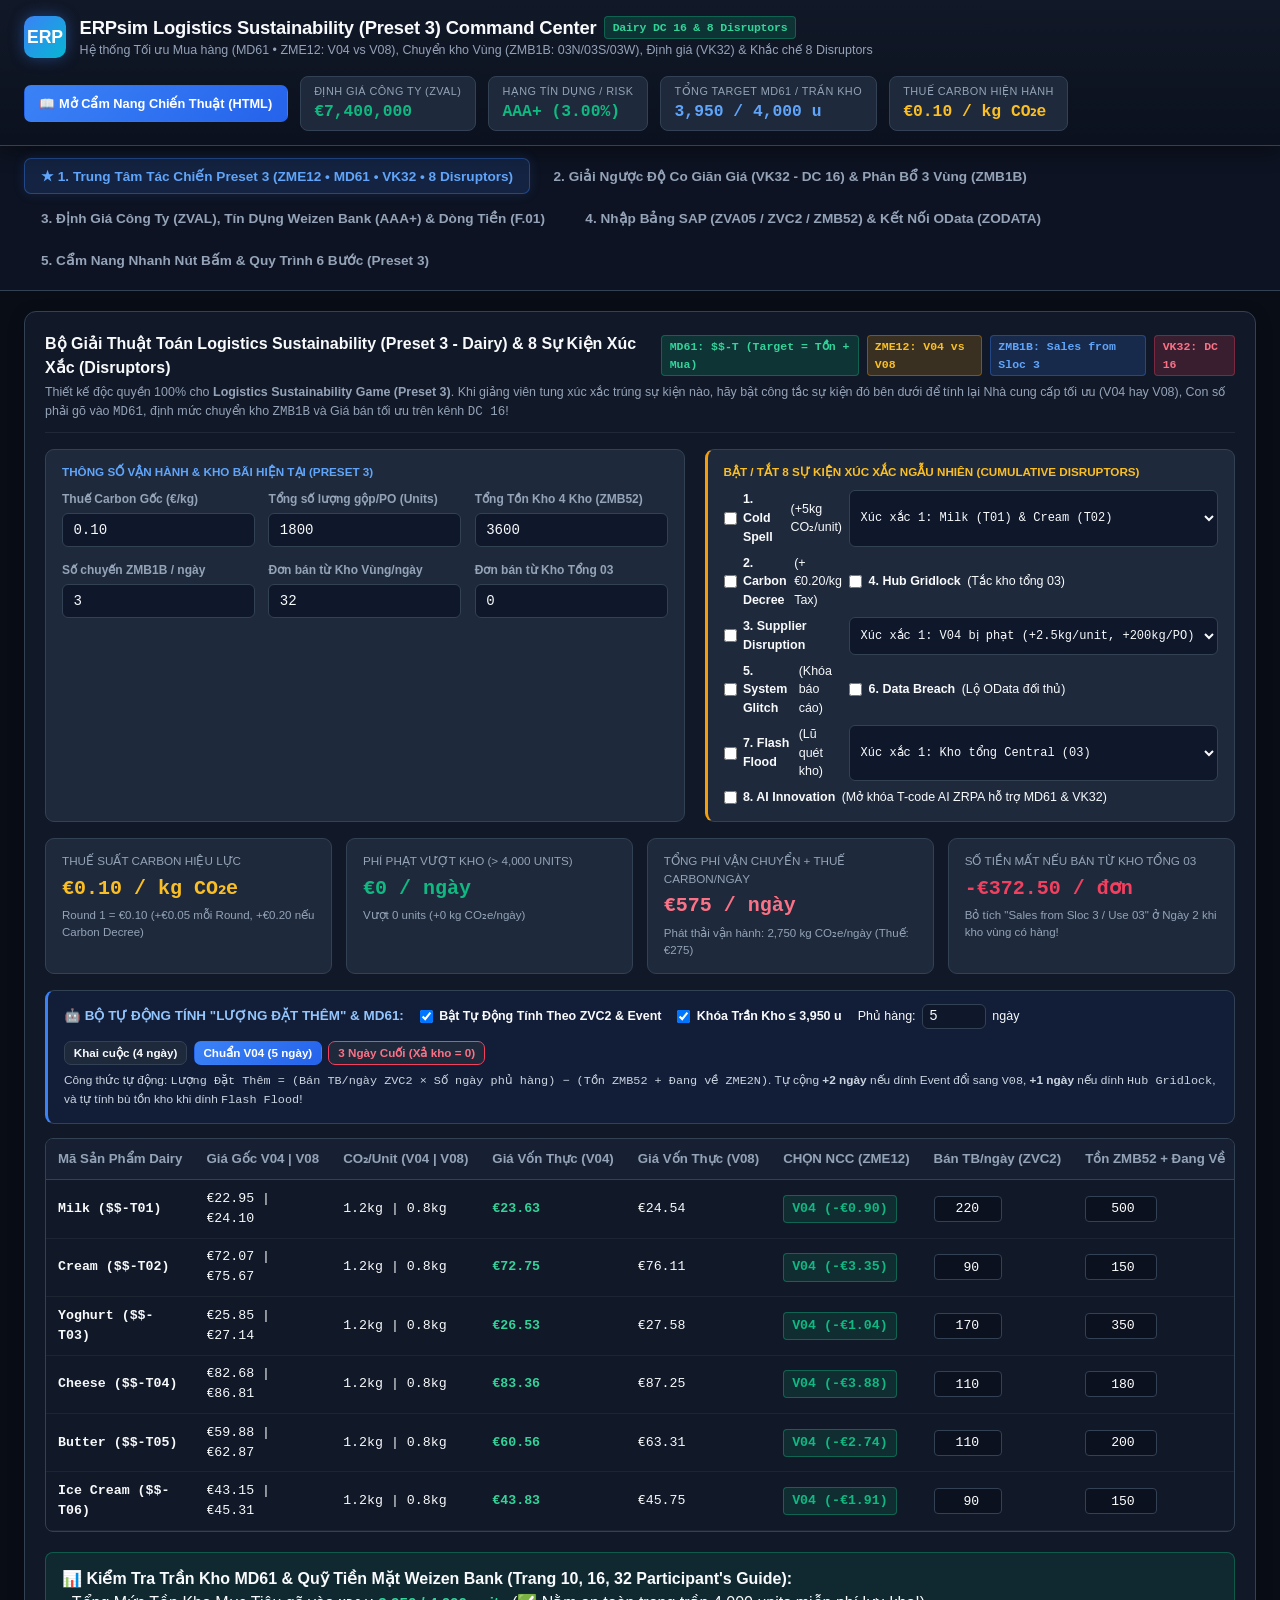
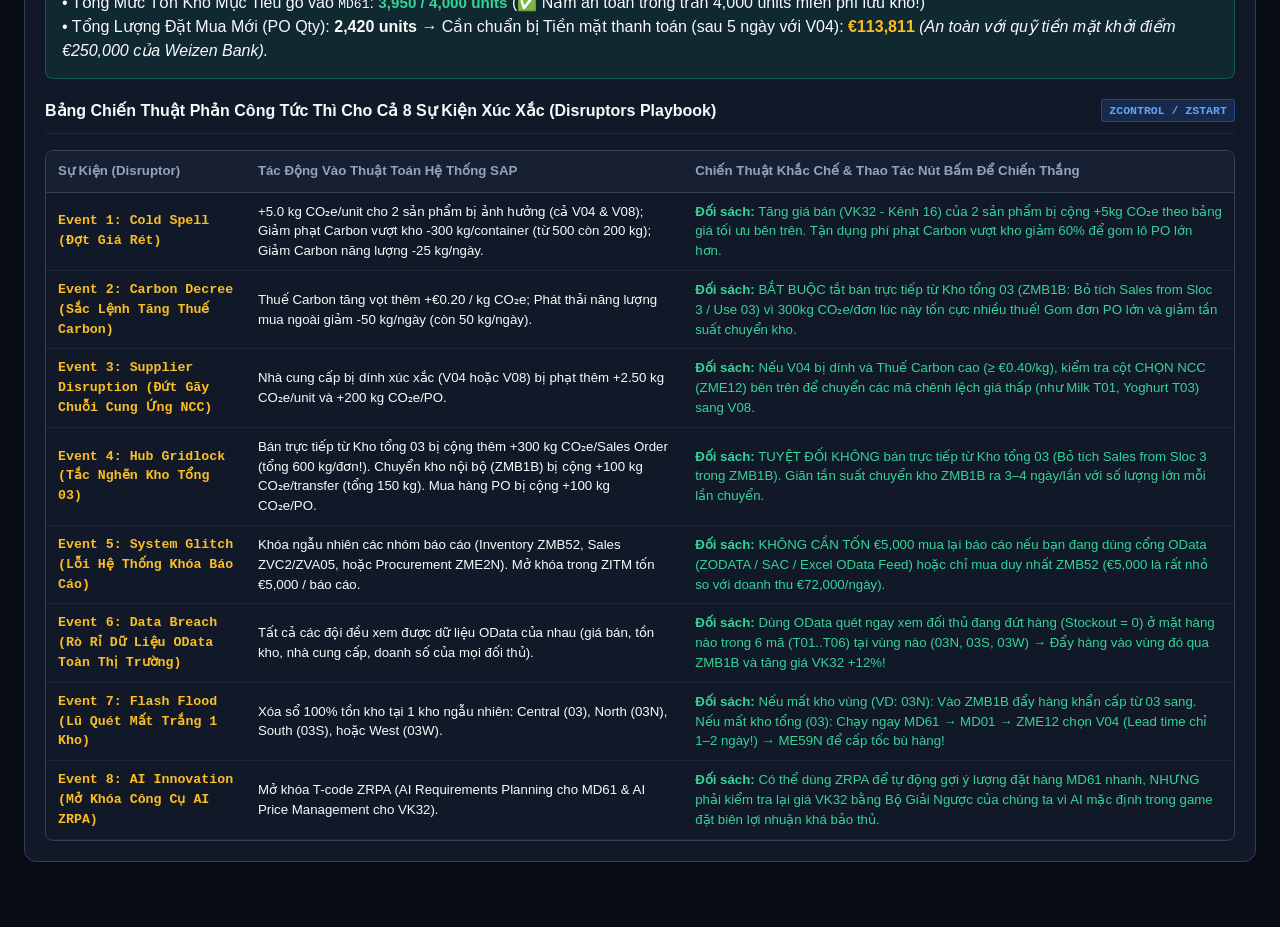
==== commit 910d4414: "Add automatic order quantity & MD61 target calculator with event & 4000u warehouse cap" ====
--- a/index.html
+++ b/index.html
@@ -198,9 +198,32 @@
           </div>
         </div>
 
-        <!-- 6 Dairy Products Vendor, MD61 Target & Pricing Solver Table -->
-        <div class="formula-box" style="margin-bottom: 0.85rem;">
-          <strong>⚠️ CÔNG THỨC BẮT BUỘC TRONG MD61 (Trang 16 &amp; 32 Participant's Guide):</strong> Con số gõ vào cột thứ 2 của <code>MD61</code> là <strong>MỨC TỒN KHO MỤC TIÊU (Target Inventory)</strong>, KHÔNG phải số lượng đặt mua thêm! Khi chạy <code>MD01</code>, SAP tính: <code>Lượng Đặt Mua Mới = MD61_Target - (Tồn Kho Hiện Tại ZMB52 + Hàng Đang Về ZME2N)</code>. Hãy nhập cột <em>"Tồn ZMB52 + Đang Về"</em> và <em>"Lượng Muốn Mua Thêm"</em> bên dưới, hệ thống sẽ tính chính xác cột <strong>CON SỐ GÕ VÀO MD61</strong> cho bạn!
+        <!-- 6 Dairy Products Vendor, Auto MD61 Target & Pricing Solver Table -->
+        <div class="stat-box" style="margin-bottom: 0.85rem; border-left: 3px solid #3b82f6; background: rgba(30, 58, 138, 0.16);">
+          <div style="display:flex; flex-wrap:wrap; justify-content:space-between; align-items:center; gap:0.75rem;">
+            <div style="display:flex; flex-wrap:wrap; align-items:center; gap:1rem;">
+              <strong style="color:#93c5fd; font-size:0.84rem;">🤖 BỘ TỰ ĐỘNG TÍNH "LƯỢNG ĐẶT THÊM" &amp; MD61:</strong>
+              <label style="font-size:0.78rem; display:flex; align-items:center; gap:0.4rem; cursor:pointer;">
+                <input type="checkbox" id="log-auto-order" checked /> <strong>Bật Tự Động Tính Theo ZVC2 &amp; Event</strong>
+              </label>
+              <label style="font-size:0.78rem; display:flex; align-items:center; gap:0.4rem; cursor:pointer;">
+                <input type="checkbox" id="log-cap-4000" checked /> <strong>Khóa Trần Kho ≤ 3,950 u</strong>
+              </label>
+              <div style="display:flex; align-items:center; gap:0.4rem; font-size:0.78rem;">
+                <span>Phủ hàng:</span>
+                <input type="number" id="log-coverage-days" class="form-control" value="5" min="0" max="12" step="0.5" style="width:64px; padding:0.2rem 0.4rem;" />
+                <span>ngày</span>
+              </div>
+            </div>
+            <div style="display:flex; flex-wrap:wrap; gap:0.4rem;">
+              <button class="btn btn-outline" id="btn-md61-preset-start" style="padding:0.25rem 0.55rem; font-size:0.73rem;">Khai cuộc (4 ngày)</button>
+              <button class="btn btn-primary" id="btn-md61-preset-normal" style="padding:0.25rem 0.55rem; font-size:0.73rem;">Chuẩn V04 (5 ngày)</button>
+              <button class="btn btn-outline" id="btn-md61-preset-endgame" style="padding:0.25rem 0.55rem; font-size:0.73rem; border-color:#f43f5e; color:#fb7185;">3 Ngày Cuối (Xả kho = 0)</button>
+            </div>
+          </div>
+          <div style="font-size:0.74rem; color:#cbd5e1; margin-top:0.45rem;">
+            Công thức tự động: <code>Lượng Đặt Thêm = (Bán TB/ngày ZVC2 × Số ngày phủ hàng) − (Tồn ZMB52 + Đang về ZME2N)</code>. Tự cộng <strong>+2 ngày</strong> nếu dính Event đổi sang <code>V08</code>, <strong>+1 ngày</strong> nếu dính <code>Hub Gridlock</code>, và tự tính bù tồn kho khi dính <code>Flash Flood</code>!
+          </div>
         </div>
 
         <div class="table-wrap" style="margin-bottom: 1.25rem;">
@@ -213,12 +236,11 @@
                 <th>Giá Vốn Thực (V04)</th>
                 <th>Giá Vốn Thực (V08)</th>
                 <th>CHỌN NCC (ZME12)</th>
-                <th>Hòa Vốn V04</th>
+                <th>Bán TB/ngày (ZVC2)</th>
                 <th>Tồn ZMB52 + Đang Về</th>
-                <th>Lượng Muốn Mua Thêm</th>
+                <th style="background:rgba(16,185,129,0.14);color:#6ee7b7;">LƯỢNG ĐẶT THÊM</th>
                 <th style="background:#1e3a8a;color:#93c5fd;">CON SỐ GÕ VÀO MD61</th>
                 <th>ZMB1B (03N | 03S | 03W)</th>
-                <th>Giá Đầu Kỳ</th>
                 <th>GIÁ TỐI ƯU VK32 (DC 16)</th>
                 <th>Lãi Ròng /Unit</th>
               </tr>
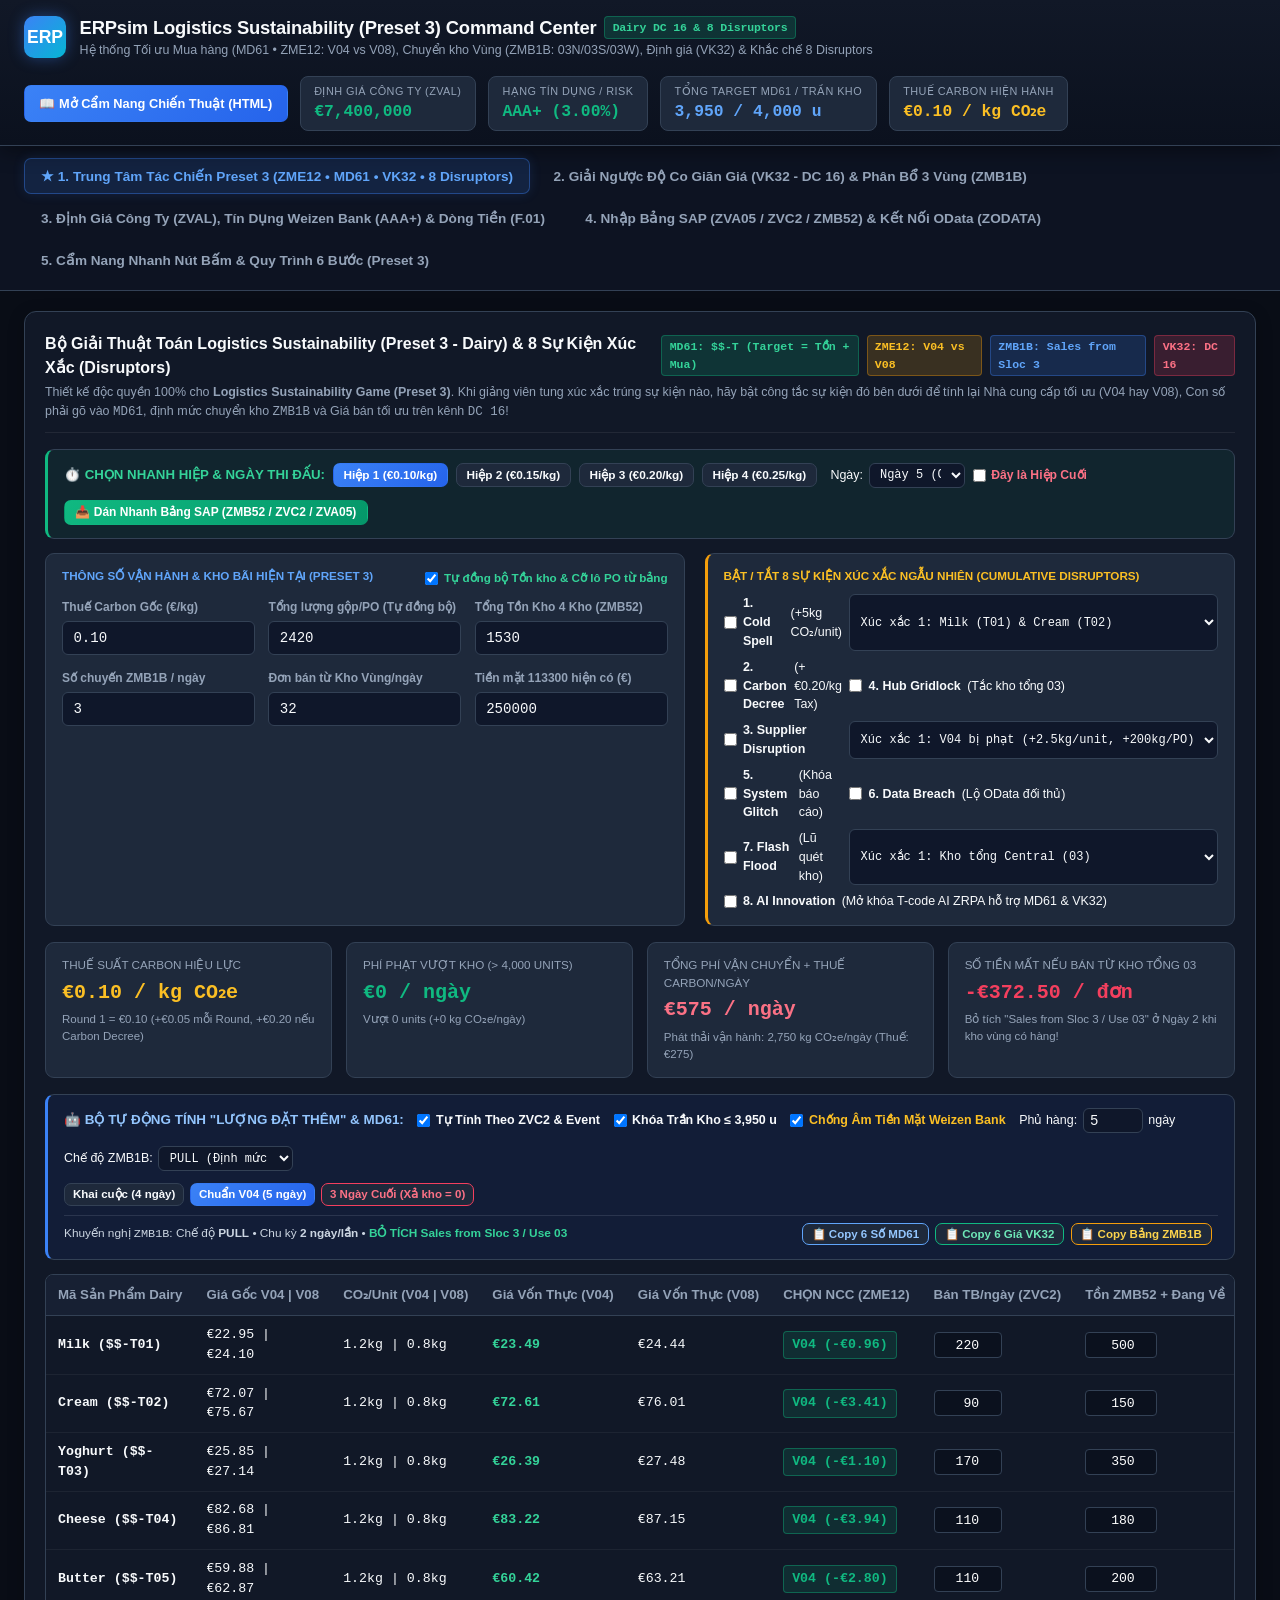
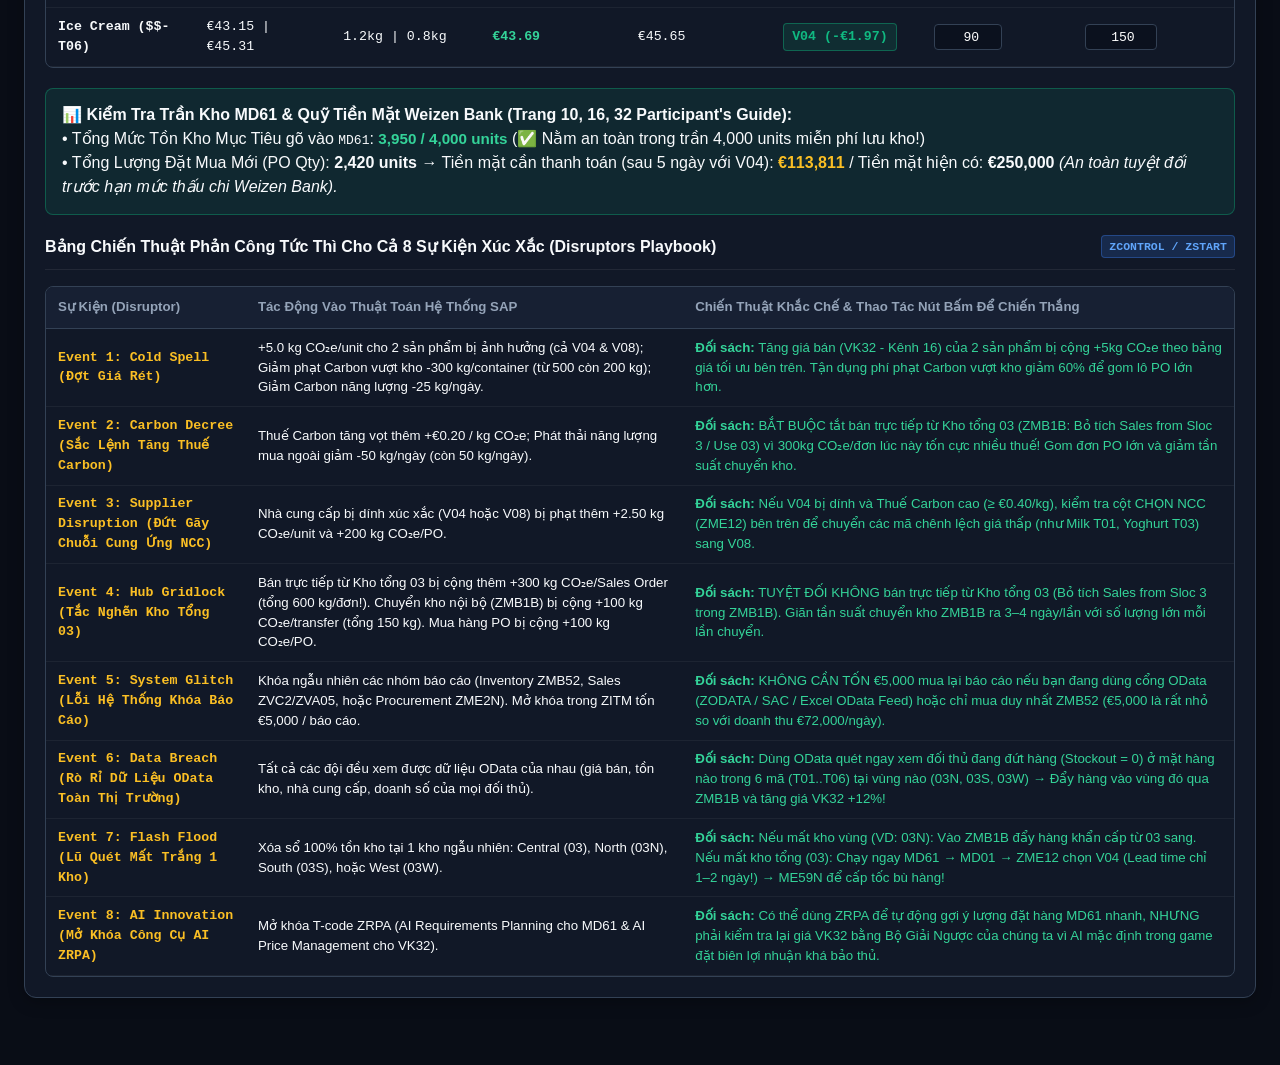
==== commit 4b502dab: "Full Preset 3 automation: 1-click rounds, cash guard, smart SAP report paste, 1-click copy, ZMB1B pu" ====
--- a/index.html
+++ b/index.html
@@ -86,22 +86,78 @@
           </div>
         </div>
 
+        <!-- 1-Click Round & Day Selector + Quick SAP Paste Drawer Toggle -->
+        <div class="stat-box" style="margin-bottom: 0.85rem; border-left: 3px solid #10b981; background: rgba(16, 185, 129, 0.08);">
+          <div style="display:flex; flex-wrap:wrap; justify-content:space-between; align-items:center; gap:0.75rem;">
+            <div style="display:flex; flex-wrap:wrap; align-items:center; gap:0.5rem;">
+              <strong style="color:#34d399; font-size:0.83rem;">⏱️ CHỌN NHANH HIỆP &amp; NGÀY THI ĐẤU:</strong>
+              <button class="btn btn-primary round-quick-btn" data-round="1" data-tax="0.10" style="padding:0.25rem 0.6rem; font-size:0.74rem;">Hiệp 1 (€0.10/kg)</button>
+              <button class="btn btn-outline round-quick-btn" data-round="2" data-tax="0.15" style="padding:0.25rem 0.6rem; font-size:0.74rem;">Hiệp 2 (€0.15/kg)</button>
+              <button class="btn btn-outline round-quick-btn" data-round="3" data-tax="0.20" style="padding:0.25rem 0.6rem; font-size:0.74rem;">Hiệp 3 (€0.20/kg)</button>
+              <button class="btn btn-outline round-quick-btn" data-round="4" data-tax="0.25" style="padding:0.25rem 0.6rem; font-size:0.74rem;">Hiệp 4 (€0.25/kg)</button>
+              <div style="display:flex; align-items:center; gap:0.35rem; font-size:0.78rem; margin-left:0.35rem;">
+                <span>Ngày:</span>
+                <select id="log-day-in-round" class="form-control" style="padding:0.2rem 0.4rem; font-size:0.75rem; width:96px;">
+                  <option value="1">Ngày 1 (Bật Use 03)</option>
+                  <option value="2">Ngày 2 (Tắt Use 03!)</option>
+                  <option value="3">Ngày 3</option>
+                  <option value="4">Ngày 4</option>
+                  <option value="5" selected>Ngày 5 (Giữa hiệp)</option>
+                  <option value="6">Ngày 6</option>
+                  <option value="7">Ngày 7</option>
+                  <option value="8">Ngày 8 (Xả kho nếu hiệp cuối)</option>
+                  <option value="9">Ngày 9 (Xả kho nếu hiệp cuối)</option>
+                  <option value="10">Ngày 10 (Kết thúc hiệp)</option>
+                </select>
+              </div>
+              <label style="font-size:0.76rem; display:flex; align-items:center; gap:0.35rem; cursor:pointer; color:#fb7185;">
+                <input type="checkbox" id="log-is-final-round" /> <strong>Đây là Hiệp Cuối</strong>
+              </label>
+            </div>
+            <div style="display:flex; flex-wrap:wrap; gap:0.4rem;">
+              <button class="btn btn-emerald" id="btn-toggle-quick-paste" style="padding:0.28rem 0.65rem; font-size:0.75rem;">
+                📥 Dán Nhanh Bảng SAP (ZMB52 / ZVC2 / ZVA05)
+              </button>
+            </div>
+          </div>
+
+          <!-- Collapsible Quick SAP Paste Box right inside Tab 1 -->
+          <div id="tab1-quick-paste-drawer" style="display:none; margin-top:0.75rem; padding-top:0.75rem; border-top:1px dashed var(--border);">
+            <div style="display:flex; justify-content:space-between; align-items:center; margin-bottom:0.4rem; flex-wrap:wrap; gap:0.5rem;">
+              <span style="font-size:0.76rem; color:#93c5fd;">
+                <strong>⚡ DÁN BẤT KỲ BẢNG SAP NÀO VÀO ĐÂY:</strong> Hệ thống tự nhận diện <code>ZMB52</code> (Tồn kho 4 kho), <code>ZVC2</code> (Tốc độ bán TB/ngày), <code>ZVA05</code> (Tỷ lệ 3 miền NO/SO/WE &amp; Giá bán), hoặc <code>ZME2N</code> (Đơn PO đang về)!
+              </span>
+              <div style="display:flex; gap:0.4rem;">
+                <button class="btn btn-outline" id="btn-tab1-sample-paste" style="padding:0.2rem 0.5rem; font-size:0.72rem;">Nạp Mẫu Thử</button>
+                <button class="btn btn-primary" id="btn-tab1-apply-paste" style="padding:0.2rem 0.65rem; font-size:0.73rem;">⚡ Phân Tích &amp; Điền Tự Động</button>
+              </div>
+            </div>
+            <textarea id="tab1-raw-paste" class="form-control" rows="4" style="font-family:var(--font-mono); font-size:0.74rem;" placeholder="Ctrl+A, Ctrl+C từ màn hình ZMB52, ZVC2 hoặc ZVA05 trên SAP rồi Ctrl+V vào đây..."></textarea>
+            <div id="tab1-paste-status" style="font-size:0.74rem; color:#34d399; margin-top:0.35rem; font-weight:600;"></div>
+          </div>
+        </div>
+
         <!-- Controls & Active Disruptor Switches -->
         <div class="grid-2" style="margin-bottom: 1rem;">
           <div class="stat-box">
-            <div class="s-label" style="color:#60a5fa; font-weight:700; margin-bottom:0.6rem;">THÔNG SỐ VẬN HÀNH &amp; KHO BÃI HIỆN TẠI (PRESET 3)</div>
+            <div style="display:flex; justify-content:space-between; align-items:center; margin-bottom:0.6rem;">
+              <div class="s-label" style="color:#60a5fa; font-weight:700;">THÔNG SỐ VẬN HÀNH &amp; KHO BÃI HIỆN TẠI (PRESET 3)</div>
+              <label style="font-size:0.73rem; display:flex; align-items:center; gap:0.35rem; cursor:pointer; color:#34d399;">
+                <input type="checkbox" id="log-auto-sync-totals" checked /> <strong>Tự đồng bộ Tồn kho &amp; Cỡ lô PO từ bảng</strong>
+              </label>
+            </div>
             <div class="form-grid" style="grid-template-columns: repeat(3, 1fr);">
               <div class="form-group">
                 <label>Thuế Carbon Gốc (€/kg)</label>
                 <input type="number" id="log-base-tax" class="form-control" value="0.10" step="0.05" />
               </div>
               <div class="form-group">
-                <label>Tổng số lượng gộp/PO (Units)</label>
+                <label>Tổng lượng gộp/PO (Tự đồng bộ)</label>
                 <input type="number" id="log-po-lot" class="form-control" value="1800" step="100" />
               </div>
               <div class="form-group">
                 <label>Tổng Tồn Kho 4 Kho (ZMB52)</label>
-                <input type="number" id="log-total-stock" class="form-control" value="3600" step="200" />
+                <input type="number" id="log-total-stock" class="form-control" value="1530" step="100" />
               </div>
               <div class="form-group">
                 <label>Số chuyến ZMB1B / ngày</label>
@@ -112,9 +168,10 @@
                 <input type="number" id="log-reg-orders" class="form-control" value="32" min="0" max="100" />
               </div>
               <div class="form-group">
-                <label>Đơn bán từ Kho Tổng 03</label>
-                <input type="number" id="log-dir-orders" class="form-control" value="0" min="0" max="100" />
-              </div>
+                <label>Tiền mặt 113300 hiện có (€)</label>
+                <input type="number" id="log-available-cash" class="form-control" value="250000" step="25000" />
+              </div>
+              <input type="hidden" id="log-dir-orders" value="0" />
             </div>
           </div>
 
@@ -201,28 +258,46 @@
         <!-- 6 Dairy Products Vendor, Auto MD61 Target & Pricing Solver Table -->
         <div class="stat-box" style="margin-bottom: 0.85rem; border-left: 3px solid #3b82f6; background: rgba(30, 58, 138, 0.16);">
           <div style="display:flex; flex-wrap:wrap; justify-content:space-between; align-items:center; gap:0.75rem;">
-            <div style="display:flex; flex-wrap:wrap; align-items:center; gap:1rem;">
+            <div style="display:flex; flex-wrap:wrap; align-items:center; gap:0.85rem;">
               <strong style="color:#93c5fd; font-size:0.84rem;">🤖 BỘ TỰ ĐỘNG TÍNH "LƯỢNG ĐẶT THÊM" &amp; MD61:</strong>
-              <label style="font-size:0.78rem; display:flex; align-items:center; gap:0.4rem; cursor:pointer;">
-                <input type="checkbox" id="log-auto-order" checked /> <strong>Bật Tự Động Tính Theo ZVC2 &amp; Event</strong>
-              </label>
-              <label style="font-size:0.78rem; display:flex; align-items:center; gap:0.4rem; cursor:pointer;">
+              <label style="font-size:0.78rem; display:flex; align-items:center; gap:0.35rem; cursor:pointer;">
+                <input type="checkbox" id="log-auto-order" checked /> <strong>Tự Tính Theo ZVC2 &amp; Event</strong>
+              </label>
+              <label style="font-size:0.78rem; display:flex; align-items:center; gap:0.35rem; cursor:pointer;">
                 <input type="checkbox" id="log-cap-4000" checked /> <strong>Khóa Trần Kho ≤ 3,950 u</strong>
               </label>
-              <div style="display:flex; align-items:center; gap:0.4rem; font-size:0.78rem;">
+              <label style="font-size:0.78rem; display:flex; align-items:center; gap:0.35rem; cursor:pointer; color:#fbbf24;">
+                <input type="checkbox" id="log-cap-cash" checked /> <strong>Chống Âm Tiền Mặt Weizen Bank</strong>
+              </label>
+              <div style="display:flex; align-items:center; gap:0.35rem; font-size:0.78rem;">
                 <span>Phủ hàng:</span>
-                <input type="number" id="log-coverage-days" class="form-control" value="5" min="0" max="12" step="0.5" style="width:64px; padding:0.2rem 0.4rem;" />
+                <input type="number" id="log-coverage-days" class="form-control" value="5" min="0" max="12" step="0.5" style="width:60px; padding:0.2rem 0.4rem;" />
                 <span>ngày</span>
               </div>
-            </div>
-            <div style="display:flex; flex-wrap:wrap; gap:0.4rem;">
-              <button class="btn btn-outline" id="btn-md61-preset-start" style="padding:0.25rem 0.55rem; font-size:0.73rem;">Khai cuộc (4 ngày)</button>
-              <button class="btn btn-primary" id="btn-md61-preset-normal" style="padding:0.25rem 0.55rem; font-size:0.73rem;">Chuẩn V04 (5 ngày)</button>
-              <button class="btn btn-outline" id="btn-md61-preset-endgame" style="padding:0.25rem 0.55rem; font-size:0.73rem; border-color:#f43f5e; color:#fb7185;">3 Ngày Cuối (Xả kho = 0)</button>
-            </div>
-          </div>
-          <div style="font-size:0.74rem; color:#cbd5e1; margin-top:0.45rem;">
-            Công thức tự động: <code>Lượng Đặt Thêm = (Bán TB/ngày ZVC2 × Số ngày phủ hàng) − (Tồn ZMB52 + Đang về ZME2N)</code>. Tự cộng <strong>+2 ngày</strong> nếu dính Event đổi sang <code>V08</code>, <strong>+1 ngày</strong> nếu dính <code>Hub Gridlock</code>, và tự tính bù tồn kho khi dính <code>Flash Flood</code>!
+              <div style="display:flex; align-items:center; gap:0.35rem; font-size:0.78rem;">
+                <span>Chế độ ZMB1B:</span>
+                <select id="log-zmb1b-mode" class="form-control" style="padding:0.2rem 0.4rem; font-size:0.75rem; width:135px;">
+                  <option value="PULL" selected>PULL (Định mức tồn)</option>
+                  <option value="PUSH">PUSH (Lượng đẩy/lần)</option>
+                </select>
+              </div>
+            </div>
+            <div style="display:flex; flex-wrap:wrap; gap:0.35rem;">
+              <button class="btn btn-outline" id="btn-md61-preset-start" style="padding:0.23rem 0.5rem; font-size:0.72rem;">Khai cuộc (4 ngày)</button>
+              <button class="btn btn-primary" id="btn-md61-preset-normal" style="padding:0.23rem 0.5rem; font-size:0.72rem;">Chuẩn V04 (5 ngày)</button>
+              <button class="btn btn-outline" id="btn-md61-preset-endgame" style="padding:0.23rem 0.5rem; font-size:0.72rem; border-color:#f43f5e; color:#fb7185;">3 Ngày Cuối (Xả kho = 0)</button>
+            </div>
+          </div>
+          <div style="display:flex; flex-wrap:wrap; justify-content:space-between; align-items:center; gap:0.5rem; margin-top:0.55rem; padding-top:0.45rem; border-top:1px solid rgba(148,163,184,0.18);">
+            <div style="font-size:0.74rem; color:#cbd5e1;" id="zmb1b-live-recommendation">
+              Khuyến nghị ZMB1B: Chế độ <strong>PULL</strong> • Chu kỳ <strong>2 ngày/lần</strong> • <strong>BỎ TÍCH Use 03</strong> từ Ngày 2 trở đi!
+            </div>
+            <div style="display:flex; flex-wrap:wrap; gap:0.4rem; align-items:center;">
+              <button class="btn btn-outline" id="btn-copy-md61" style="padding:0.2rem 0.55rem; font-size:0.72rem; border-color:#60a5fa; color:#93c5fd;">📋 Copy 6 Số MD61</button>
+              <button class="btn btn-outline" id="btn-copy-vk32" style="padding:0.2rem 0.55rem; font-size:0.72rem; border-color:#10b981; color:#6ee7b7;">📋 Copy 6 Giá VK32</button>
+              <button class="btn btn-outline" id="btn-copy-zmb1b" style="padding:0.2rem 0.55rem; font-size:0.72rem; border-color:#f59e0b; color:#fcd34d;">📋 Copy Bảng ZMB1B</button>
+              <span id="copy-toast-msg" style="font-size:0.72rem; color:#34d399; font-weight:700;"></span>
+            </div>
           </div>
         </div>
 
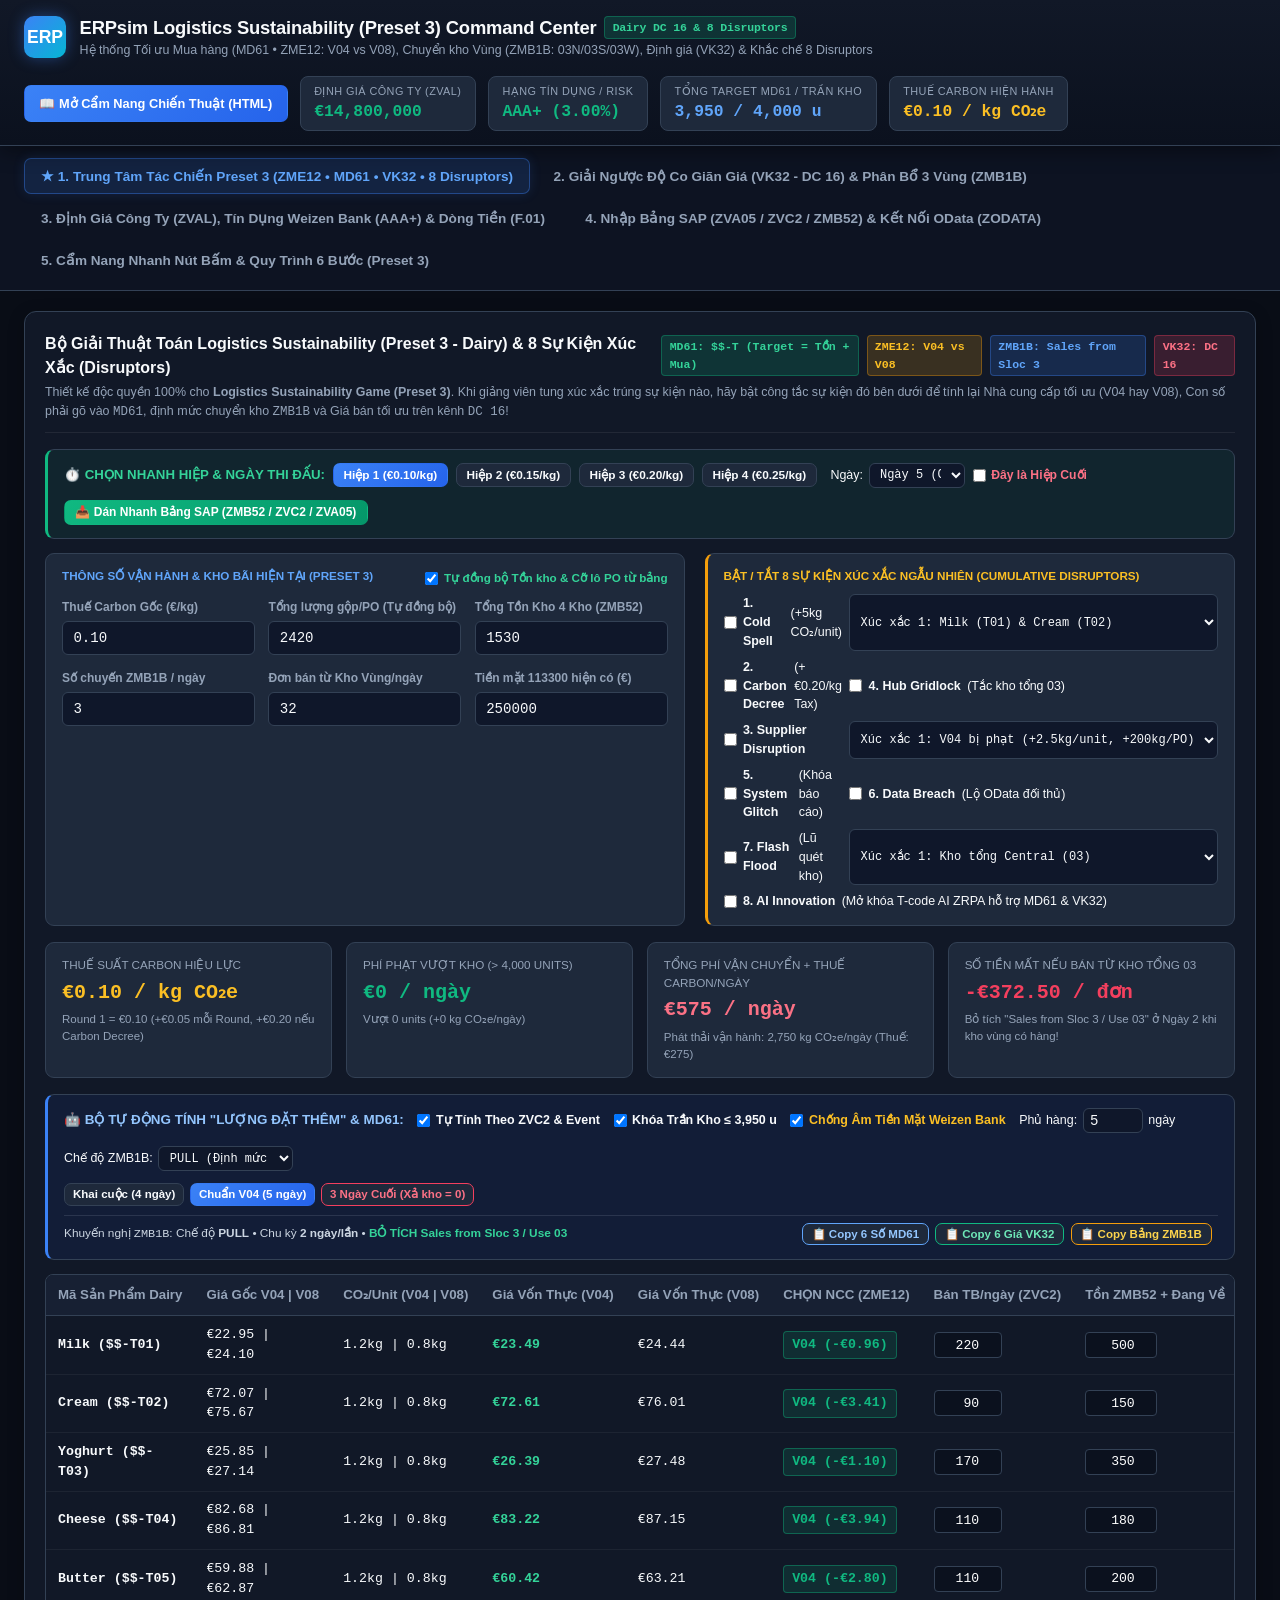
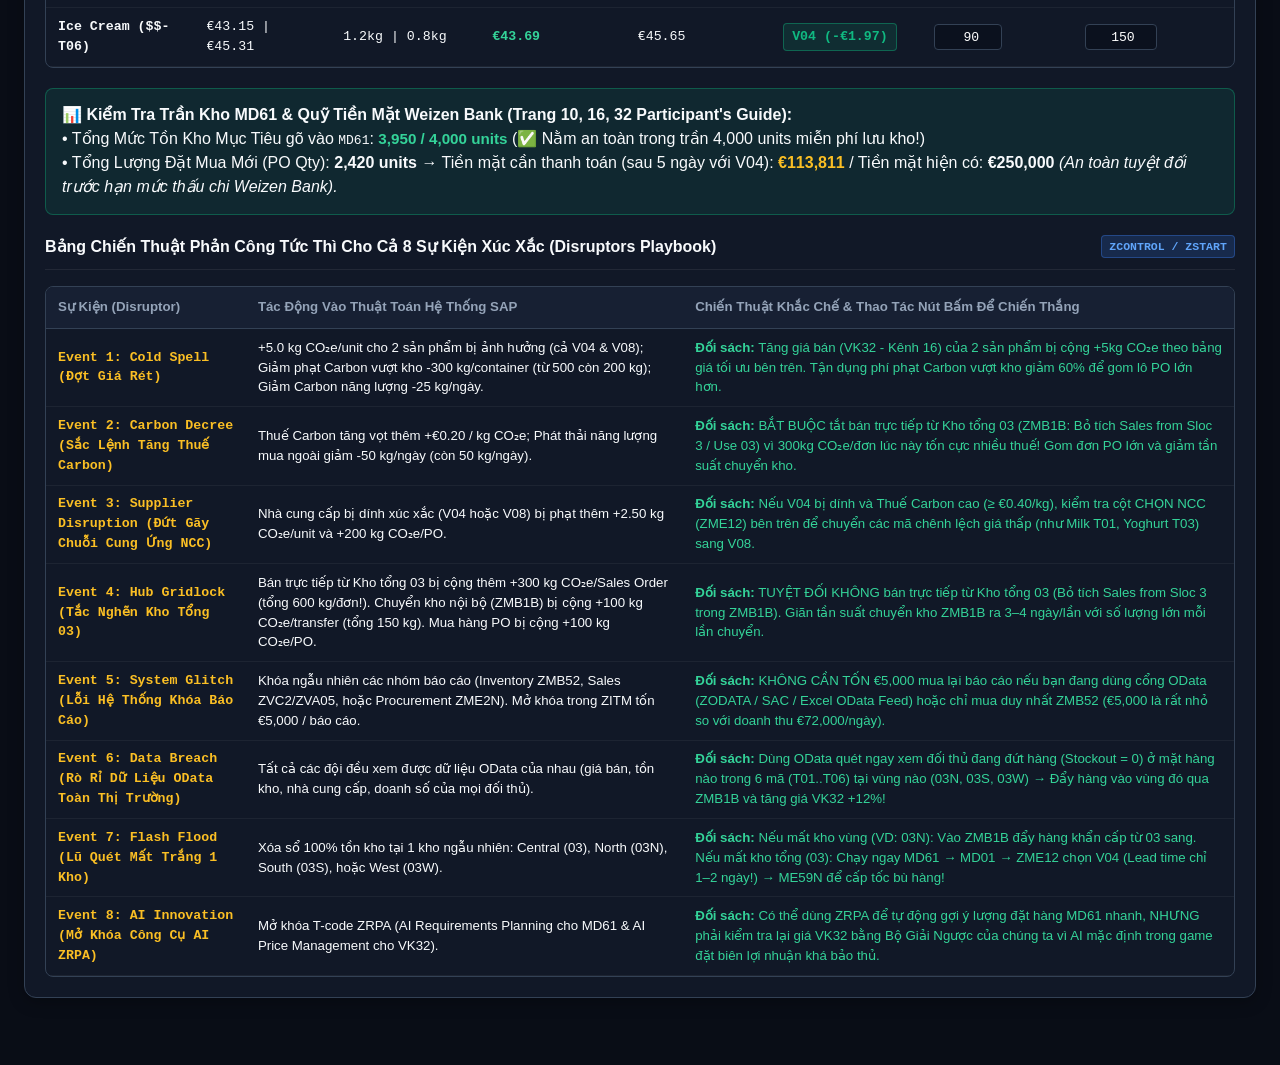
==== commit 35e9e30c: "Update optimal DC 16 starting prices using true Dairy commodity elasticity (epsilon 6.2-7.1)" ====
--- a/index.html
+++ b/index.html
@@ -477,8 +477,8 @@
               <input type="number" id="val-elapsed" class="form-control" value="10" min="1" max="120" />
             </div>
             <div class="form-group">
-              <label>Tổng số Round của Game</label>
-              <input type="number" id="val-rounds" class="form-control" value="4" min="1" max="8" />
+              <label>Chuẩn Năm Tài Chính (8 Hiệp = 80 Ngày)</label>
+              <input type="number" id="val-rounds" class="form-control" value="8" min="1" max="12" />
             </div>
             <div class="form-group">
               <label>Số ngày / Round</label>
@@ -788,8 +788,88 @@
                 <td><code>F.01</code>: Nhập Company Code, chọn <code>ALV Tree Control</code> (hoặc <code>SIM1</code> trên Fiori). <code>ZITM</code>: Mua lại báo cáo bị khóa (€5,000). <code>ZRPA</code>: Công cụ AI (Event 8).</td>
                 <td>Tuyệt đối giữ số dư <code>113300 Bank Cash Account &gt; €0</code> mọi lúc để không bị Weizen Bank phạt thấu chi làm tụt Credit Rating!</td>
               </tr>
+              <tr>
+                <td>Vượt Khóa Báo Cáo</td>
+                <td><span class="badge-tcode emerald">MD07</span> • <span class="badge-tcode">ZODATA</span></td>
+                <td>Stock &amp; Requirements List</td>
+                <td>Chọn <code>Collective Access</code> &rarr; Nhập <code>Plant = Mã đội</code> &rarr; <code>Continue</code> &rarr; Chọn cả 6 mã <code>T01..T06</code></td>
+                <td><strong>Vũ khí bí mật chống Event 5 (System Glitch):</strong> <code>MD07</code> là T-code gốc của SAP nên <strong>không bị khóa</strong>, hiển thị cả <code>Stock</code> (ZMB52) lẫn <code>POitem</code> (ZME2N) miễn phí €0!</td>
+              </tr>
             </tbody>
           </table>
+        </div>
+      </div>
+
+      <!-- 8 Hidden Engine Algorithms of Preset 3 -->
+      <div class="panel">
+        <div class="panel-header">
+          <div>
+            <div class="panel-title">
+              8 Thuật Toán Ngầm &amp; Cơ Chế Ẩn Trong Mã Nguồn SAP — Logistics Sustainability (Preset 3)
+            </div>
+            <p style="font-size: 0.78rem; color: var(--text-muted); margin-top: 0.2rem;">
+              Khám phá từ mã macro <code>vbaProject.bin</code> của bộ slide <em>Logistics Sustainability w/Disruptors</em>, <em>Slides Logistics C2C</em> và <em>Participant's Guide 2024–2025</em>.
+            </p>
+          </div>
+          <span class="badge-tcode rose">8 Hidden ABAP Mechanics</span>
+        </div>
+
+        <div class="grid-2">
+          <div class="stat-box" style="border-left: 3px solid #10b981;">
+            <strong style="color:#34d399; font-size:0.84rem;">1. Lỗ Hổng T-Code <code>MD07</code> Vô Hiệu Hóa Event 5 (System Glitch — Tiết kiệm €5,000–€15,000)</strong>
+            <p style="font-size:0.78rem; color:#cbd5e1; margin-top:0.35rem;">
+              Khi dính <em>Event 5: System Glitch</em> (khóa <code>ZMB52</code>, <code>ZME2N</code>, <code>ZVC2</code>, <code>ZVA05</code> và các ô Fiori <code>SSB</code>, đòi €5,000/báo cáo trong <code>ZITM</code>), hệ thống chỉ khóa các báo cáo tùy chỉnh chữ <code>Z</code>. Bạn chỉ cần gõ T-code chuẩn <strong><code>MD07</code></strong> (chọn <em>Collective Access</em> theo <em>Plant</em>) để xem trực tiếp cả <strong>Tồn kho hiện tại (<code>Stock</code>)</strong> lẫn <strong>Đơn PO đang về &amp; Ngày giao (<code>POitem</code>)</strong> của cả 6 mã sữa với chi phí <strong>€0</strong>!
+            </p>
+          </div>
+
+          <div class="stat-box" style="border-left: 3px solid #3b82f6;">
+            <strong style="color:#60a5fa; font-size:0.84rem;">2. Quy Luật "12 Cửa Hàng × 4 Kệ Hàng Cố Định" (Trang 10 &amp; 18 Participant's Guide)</strong>
+            <p style="font-size:0.78rem; color:#cbd5e1; margin-top:0.35rem;">
+              Thị trường có đúng <strong>12 cửa hàng bán lẻ (4 cửa hàng mỗi vùng NO / SO / WE)</strong>, và mỗi cửa hàng chỉ bày bán <strong>4 trên 6 mặt hàng sữa</strong> với thị hiếu <strong>CỐ ĐỊNH 100% từ Ngày 1 đến hết game</strong>. Ngay khi có dữ liệu <code>ZVA05</code> ở Ngày 3–4 Hiệp 1, hãy dán vào Tab 1: tỷ lệ <code>NO : SO : WE</code> tìm ra ở Hiệp 1 là <strong>bất biến suốt cả 4 hiệp</strong>! Tuyệt đối không chia đều 1/3 vì hàng đã chuyển tới kho vùng nào sẽ bị khóa cứng ở vùng đó cho đến khi bán hết.
+            </p>
+          </div>
+
+          <div class="stat-box" style="border-left: 3px solid #f59e0b;">
+            <strong style="color:#fbbf24; font-size:0.84rem;">3. Thuật Toán Gộp Đơn PO Trong <code>ME59N</code> &amp; Chu Kỳ Đặt Hàng 3 Ngày/Lần (Trang 34)</strong>
+            <p style="font-size:0.78rem; color:#cbd5e1; margin-top:0.35rem;">
+              <code>ME59N</code> tự động gom tất cả yêu cầu mua hàng có <strong>cùng 1 Vendor</strong> vào <strong>1 đơn PO duy nhất</strong>. Nếu cả 6 mã đều chọn <code>V04</code>, bạn chỉ tốn <strong>1 lần phí €1,000 + 100kg CO₂e</strong> cho cả 6 mã. Ngược lại, nếu chia 2 nhà cung cấp hoặc bấm <code>ME59N</code> lắt nhắt mỗi ngày, bạn sẽ mất gấp 3–4 lần phí PO! Chiến thuật tối ưu: Đặt <em>Phủ hàng = 5 ngày</em> và chỉ bấm <code>MD61 &rarr; MD01 &rarr; ME59N</code> mỗi <strong>3 ngày/lần</strong> (tiết kiệm €7,000/hiệp).
+            </p>
+          </div>
+
+          <div class="stat-box" style="border-left: 3px solid #f43f5e;">
+            <strong style="color:#fb7185; font-size:0.84rem;">4. Bộ Lọc <code>Min Qty</code> Khi Tạm Bật <code>Sales from Sloc 3</code> Ở Ngày 1 (Job Aid Preset 3)</strong>
+            <p style="font-size:0.78rem; color:#cbd5e1; margin-top:0.35rem;">
+              Trong <code>ZMB1B</code>, bên cạnh ô <code>Sales from Sloc 3 (Use 03)</code> có ô <strong><code>Min Qty</code></strong>. Ở Ngày 1 Hiệp 1 (khi hàng chưa kịp ra kho vùng), nếu bật <code>Use 03</code> mà để <code>Min Qty</code> quá nhỏ, bot khách hàng đặt đơn lẻ 10–15 hộp cũng được xuất từ kho <code>03</code> và bị trừ cứng <strong>€350 + 300kg CO₂e/đơn</strong> (lỗ nặng!). Hãy đặt <strong><code>Min Qty = 80</code></strong> trong Ngày 1 để chỉ nhận đơn sỉ lớn, và <strong>bỏ tích <code>Sales from Sloc 3</code> ngay đầu Ngày 2</strong>!
+            </p>
+          </div>
+
+          <div class="stat-box" style="border-left: 3px solid #8b5cf6;">
+            <strong style="color:#a78bfa; font-size:0.84rem;">5. Quy Tắc Chia Tỷ Lệ Tự Động Khi Kho Tổng <code>03</code> Thiếu Hàng (Trang 14 &amp; 15)</strong>
+            <p style="font-size:0.78rem; color:#cbd5e1; margin-top:0.35rem;">
+              Khi đến ngày chạy chuyến xe <code>ZMB1B</code>, nếu tồn kho tại kho tổng <code>03</code> ít hơn tổng lượng cần chuyển ra 3 miền, thuật toán SAP sẽ <strong>tự động chia toàn bộ hàng hiện có ở kho <code>03</code> theo đúng tỷ lệ tương đối (Proportional Split)</strong> giữa <code>03N : 03S : 03W</code> mà bạn đã cài. Ngoài ra, phí <strong>€100 + 50kg CO₂e</strong> tính theo <strong>mỗi chuyến xe về 1 miền</strong> (bất kể chở nhiều hay ít hộp), nên đặt <code>Frequency = 2 hoặc 3 ngày</code> sẽ giảm 50%–67% phí chuyển kho!
+            </p>
+          </div>
+
+          <div class="stat-box" style="border-left: 3px solid #06b6d4;">
+            <strong style="color:#22d3ee; font-size:0.84rem;">6. Hàm Bậc Thang Container Vượt Kho <code>4,000 Units</code> &amp; Khóa <code>3,950 u</code> (Slide 12)</strong>
+            <p style="font-size:0.78rem; color:#cbd5e1; margin-top:0.35rem;">
+              Phí phạt vượt kho không tính theo từng hộp mà làm tròn lên theo <strong>từng Container 1,000 units</strong> (<code>Math.ceil((Stock - 4000) / 1000)</code>). Nghĩa là tồn kho <code>4,000 units</code> phạt <strong>€0</strong>, nhưng chỉ cần nhảy lên <strong><code>4,001 units</code> (lố 1 hộp)</strong> là bị trừ ngay <strong>€300 tiền mặt + 500kg CO₂e trong ngày hôm đó</strong>! Đó là lý do bộ tự động của chúng ta luôn khóa tổng <code>MD61 Target &le; 3,950 units</code>.
+            </p>
+          </div>
+
+          <div class="stat-box" style="border-left: 3px solid #ec4899;">
+            <strong style="color:#f472b6; font-size:0.84rem;">7. Độ Trễ Hạch Toán <code>MIGO &rarr; MIRO</code> Làm Tụt Hạng Tín Dụng Cuối Hiệp (Slide 31 &amp; 34)</strong>
+            <p style="font-size:0.78rem; color:#cbd5e1; margin-top:0.35rem;">
+              Ngay giây phút hàng PO cập kho <code>03</code>, bút toán <code>MIRO</code> tự động ghi tăng nợ phải trả <strong><code>160000 Accounts Payable (AP)</code></strong>, làm giảm trực tiếp <code>Debt Loading = (Cash + AR) - (Loans + AP)</code>, trong khi hàng tồn kho <code>792000</code> không được tính vào tử số! Vì vậy ở <strong>3 ngày cuối của Hiệp Cuối (Ngày 8–10)</strong>, nếu bạn còn bấm <code>ME59N</code>, hàng về kho sẽ làm phình <code>AP</code> và tụt hạng <code>AAA+</code> đúng lúc hết giờ!
+            </p>
+          </div>
+
+          <div class="stat-box" style="border-left: 3px solid #14b8a6;">
+            <strong style="color:#2dd4bf; font-size:0.84rem;">8. Định Giá Tồn Kho Cuối Game Bằng Giá Mua Trên P&amp;L (Trang 18 &amp; Slide 49)</strong>
+            <p style="font-size:0.78rem; color:#cbd5e1; margin-top:0.35rem;">
+              Trong SAP S/4HANA, tiền mua hàng nằm ở tài sản <code>792000 Finished goods</code> và chỉ bị trừ vào chi phí giá vốn <code>400020 COGS</code> khi thực sự xuất bán cho khách (<code>VL01N Goods Issue</code>). Hàng tồn kho còn dư ở Ngày 10 Hiệp Cuối <strong>được giữ nguyên giá trị bằng giá mua, KHÔNG bị tính là chi phí lỗ</strong>! Vì vậy: Cuối game hãy <strong>ngừng mua mới</strong> để gom tiền mặt lên <code>AAA+</code>, nhưng <strong>tuyệt đối không bán phá giá dưới giá vốn</strong>!
+            </p>
+          </div>
         </div>
       </div>
     </section>
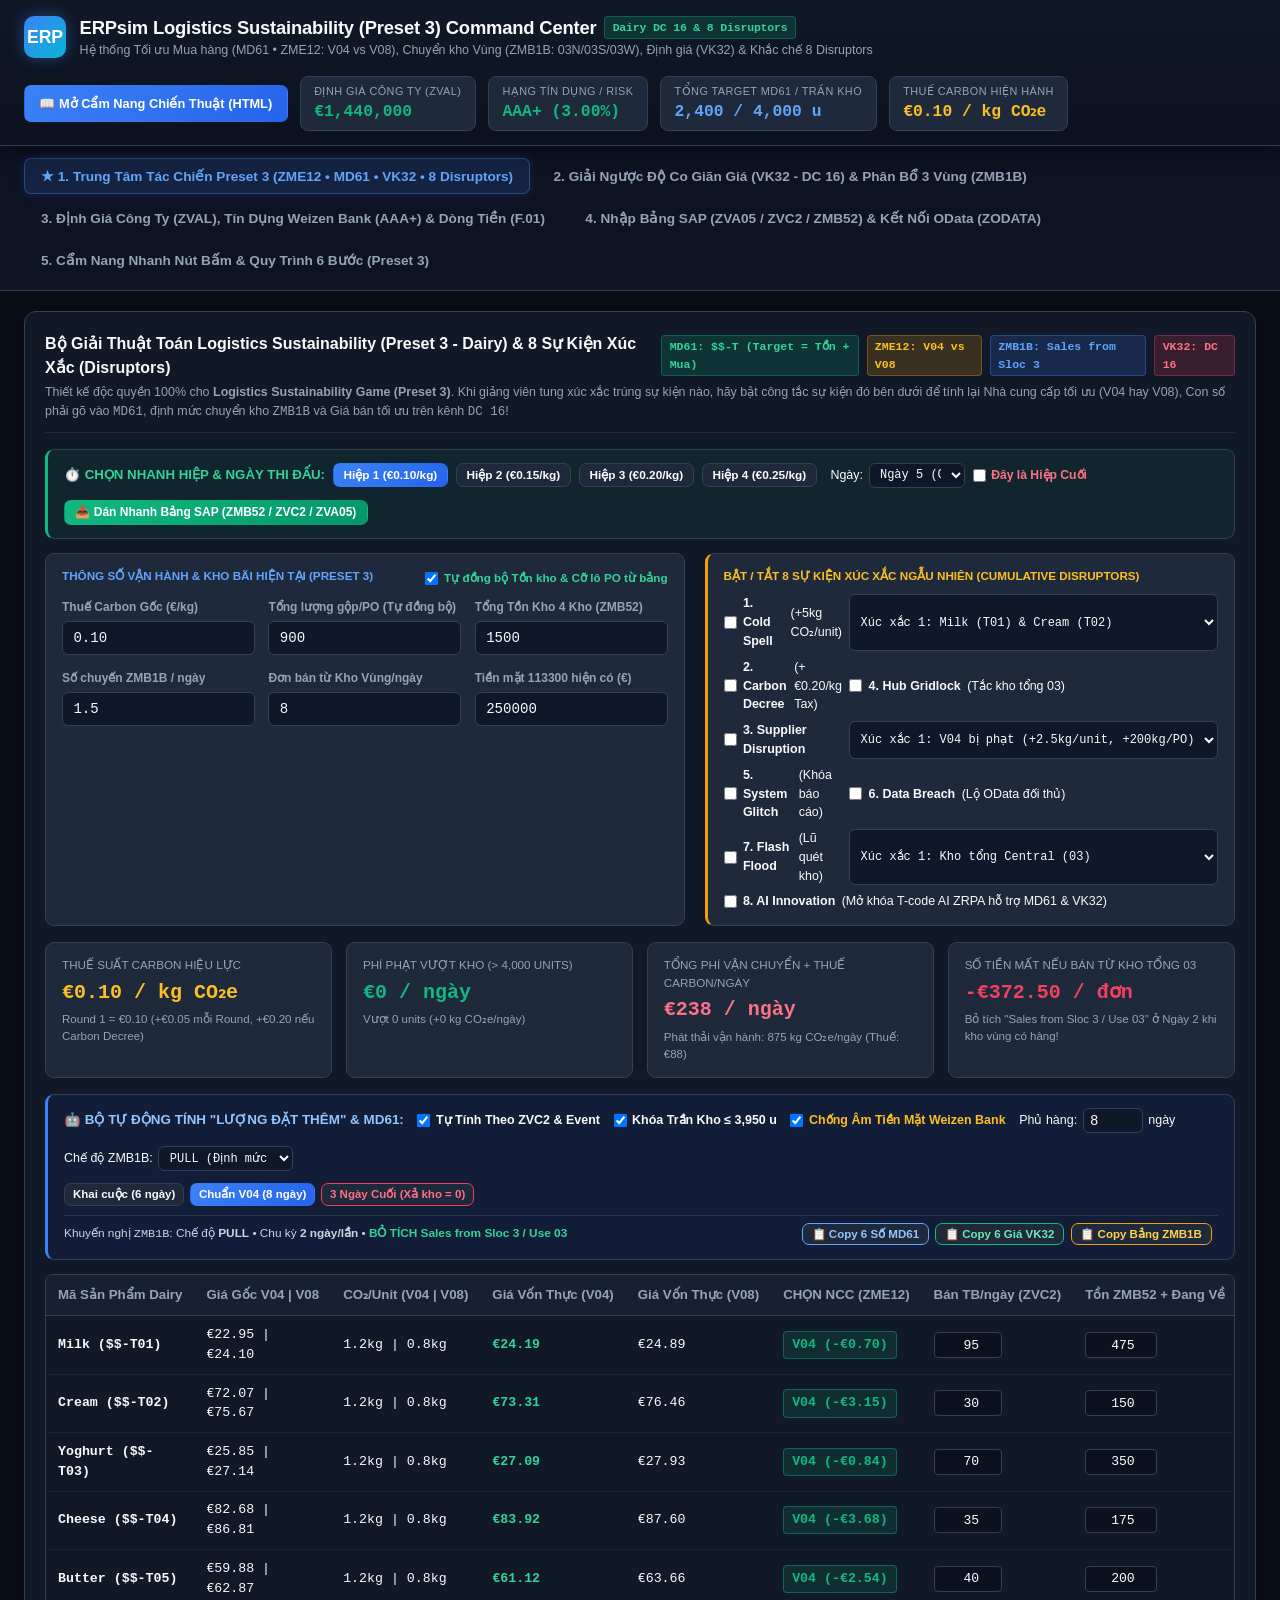
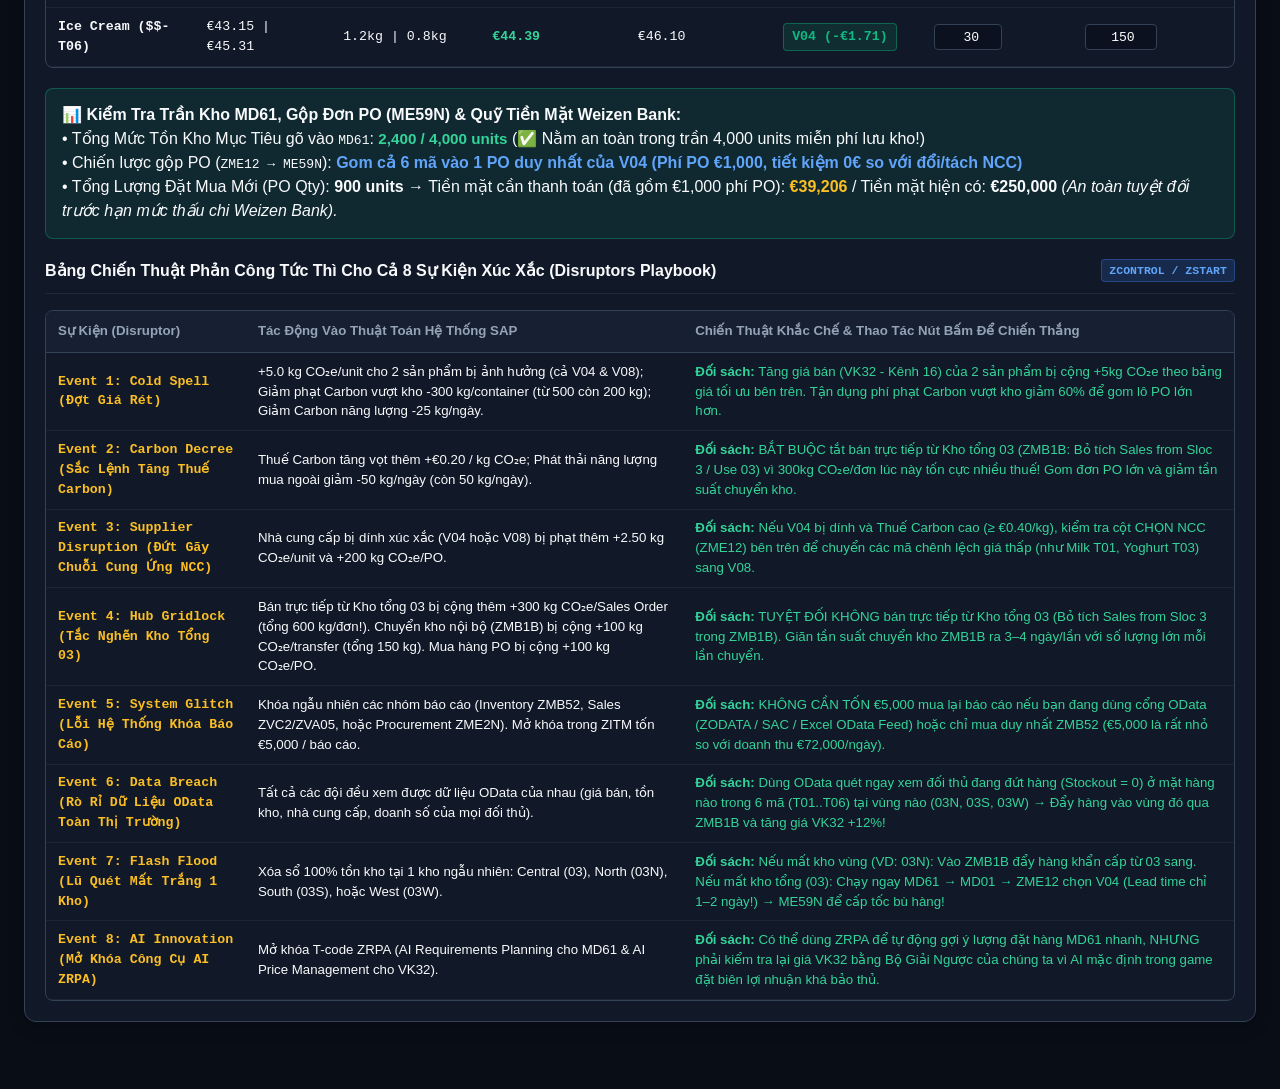
==== commit df3407cf: "Forensic audit fix: remove all Manufacturing leftovers, calibrate €500k credit tiers, 300u/day sales" ====
--- a/index.html
+++ b/index.html
@@ -153,19 +153,19 @@
               </div>
               <div class="form-group">
                 <label>Tổng lượng gộp/PO (Tự đồng bộ)</label>
-                <input type="number" id="log-po-lot" class="form-control" value="1800" step="100" />
+                <input type="number" id="log-po-lot" class="form-control" value="900" step="100" />
               </div>
               <div class="form-group">
                 <label>Tổng Tồn Kho 4 Kho (ZMB52)</label>
-                <input type="number" id="log-total-stock" class="form-control" value="1530" step="100" />
+                <input type="number" id="log-total-stock" class="form-control" value="1500" step="100" />
               </div>
               <div class="form-group">
                 <label>Số chuyến ZMB1B / ngày</label>
-                <input type="number" id="log-transfers-day" class="form-control" value="3" min="0" max="20" />
+                <input type="number" id="log-transfers-day" class="form-control" value="1.5" min="0" max="20" step="0.5" />
               </div>
               <div class="form-group">
                 <label>Đơn bán từ Kho Vùng/ngày</label>
-                <input type="number" id="log-reg-orders" class="form-control" value="32" min="0" max="100" />
+                <input type="number" id="log-reg-orders" class="form-control" value="8" min="0" max="100" />
               </div>
               <div class="form-group">
                 <label>Tiền mặt 113300 hiện có (€)</label>
@@ -271,7 +271,7 @@
               </label>
               <div style="display:flex; align-items:center; gap:0.35rem; font-size:0.78rem;">
                 <span>Phủ hàng:</span>
-                <input type="number" id="log-coverage-days" class="form-control" value="5" min="0" max="12" step="0.5" style="width:60px; padding:0.2rem 0.4rem;" />
+                <input type="number" id="log-coverage-days" class="form-control" value="8" min="0" max="15" step="0.5" style="width:60px; padding:0.2rem 0.4rem;" />
                 <span>ngày</span>
               </div>
               <div style="display:flex; align-items:center; gap:0.35rem; font-size:0.78rem;">
@@ -283,8 +283,8 @@
               </div>
             </div>
             <div style="display:flex; flex-wrap:wrap; gap:0.35rem;">
-              <button class="btn btn-outline" id="btn-md61-preset-start" style="padding:0.23rem 0.5rem; font-size:0.72rem;">Khai cuộc (4 ngày)</button>
-              <button class="btn btn-primary" id="btn-md61-preset-normal" style="padding:0.23rem 0.5rem; font-size:0.72rem;">Chuẩn V04 (5 ngày)</button>
+              <button class="btn btn-outline" id="btn-md61-preset-start" style="padding:0.23rem 0.5rem; font-size:0.72rem;">Khai cuộc (6 ngày)</button>
+              <button class="btn btn-primary" id="btn-md61-preset-normal" style="padding:0.23rem 0.5rem; font-size:0.72rem;">Chuẩn V04 (8 ngày)</button>
               <button class="btn btn-outline" id="btn-md61-preset-endgame" style="padding:0.23rem 0.5rem; font-size:0.72rem; border-color:#f43f5e; color:#fb7185;">3 Ngày Cuối (Xả kho = 0)</button>
             </div>
           </div>
@@ -470,7 +470,7 @@
           <div class="form-grid" style="grid-template-columns: 1fr 1fr;">
             <div class="form-group">
               <label>Lợi nhuận lũy kế (Net Income €)</label>
-              <input type="number" id="val-profit" class="form-control" value="185000" step="25000" />
+              <input type="number" id="val-profit" class="form-control" value="18000" step="2000" />
             </div>
             <div class="form-group">
               <label>Số ngày đã chạy (Elapsed Days)</label>
@@ -492,29 +492,29 @@
 
           <hr style="border: 0; border-top: 1px solid var(--border); margin: 1rem 0;" />
           <div style="font-size: 0.82rem; font-weight: 700; margin-bottom: 0.65rem; color: #60a5fa;">
-            Bảng Cân Đối Kế Toán (F.01) — Kiểm Soát Tiền Mặt Weizen Bank &amp; Credit Rating
+            Bảng Cân Đối Kế Toán (F.01) — Kiểm Soát Tiền Mặt Weizen Bank &amp; Credit Rating (Vốn chủ €500,000)
           </div>
 
           <div class="form-grid" style="grid-template-columns: 1fr 1fr;">
             <div class="form-group">
               <label>Tiền mặt (113300 Cash €)</label>
-              <input type="number" id="val-cash" class="form-control" value="250000" step="25000" />
+              <input type="number" id="val-cash" class="form-control" value="225000" step="10000" />
             </div>
             <div class="form-group">
               <label>Phải thu KH (140000 AR €)</label>
-              <input type="number" id="val-ar" class="form-control" value="180000" step="25000" />
+              <input type="number" id="val-ar" class="form-control" value="55000" step="5000" />
             </div>
             <div class="form-group">
               <label>Vay thấu chi NH (Bank Loan €)</label>
-              <input type="number" id="val-loans" class="form-control" value="0" step="50000" />
+              <input type="number" id="val-loans" class="form-control" value="0" step="10000" />
             </div>
             <div class="form-group">
               <label>Phải trả NCC (160000 AP €)</label>
-              <input type="number" id="val-ap" class="form-control" value="145000" step="25000" />
+              <input type="number" id="val-ap" class="form-control" value="32000" step="5000" />
             </div>
             <div class="form-group" style="grid-column: span 2;">
               <label>Giá trị Tồn kho Hàng hóa (792000 Finished Goods €)</label>
-              <input type="number" id="val-inventory" class="form-control" value="138000" step="25000" />
+              <input type="number" id="val-inventory" class="form-control" value="115000" step="10000" />
             </div>
           </div>
         </div>
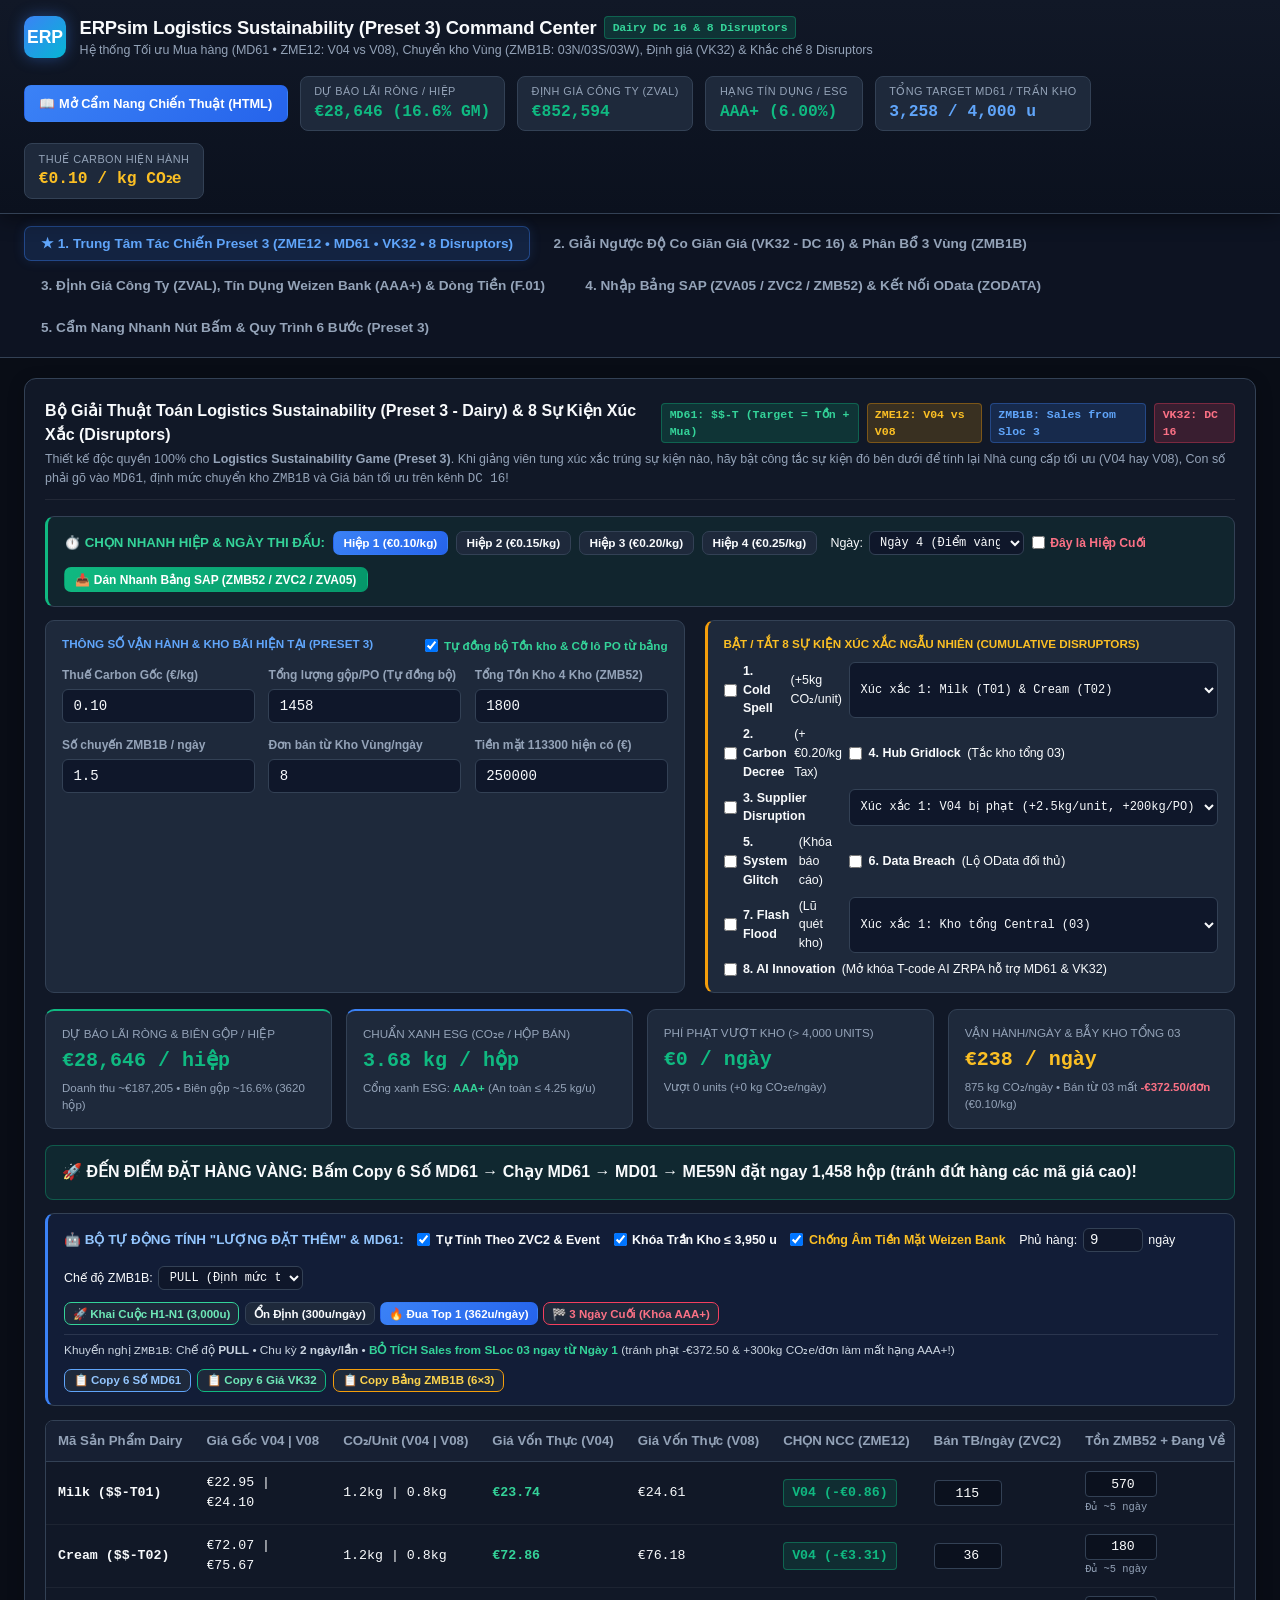
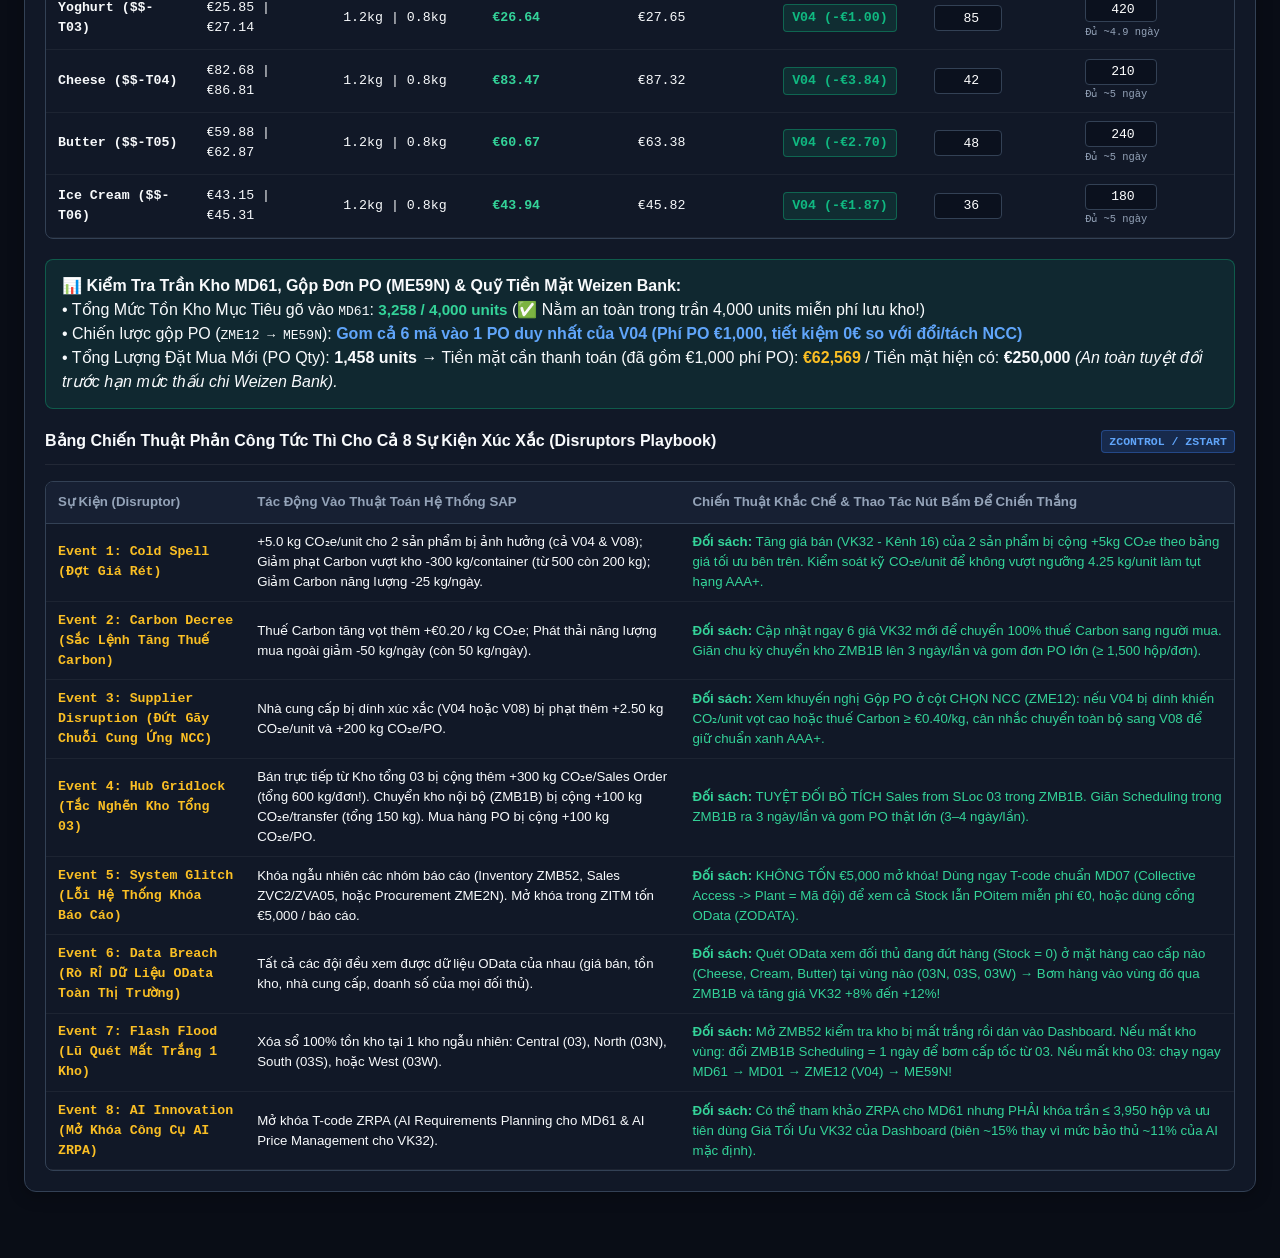
==== commit aa78c470: "Comprehensive audit and optimization of Preset 3 engine, SAP Fiori parser, ESG Credit Gate, and UI" ====
--- a/index.html
+++ b/index.html
@@ -26,12 +26,16 @@
         📖 Mở Cẩm Nang Chiến Thuật (HTML)
       </a>
       <div class="kpi-pill">
+        <span class="label">Dự Báo Lãi Ròng / Hiệp</span>
+        <span class="val" id="top-round-profit" style="color: #34d399;">€21,400</span>
+      </div>
+      <div class="kpi-pill">
         <span class="label">Định giá Công ty (ZVAL)</span>
         <span class="val" id="top-valuation" style="color: #10b981;">€0</span>
       </div>
       <div class="kpi-pill">
-        <span class="label">Hạng Tín Dụng / Risk</span>
-        <span class="val" id="top-credit" style="color: #34d399;">AAA+ (3.00%)</span>
+        <span class="label">Hạng Tín Dụng / ESG</span>
+        <span class="val" id="top-credit" style="color: #34d399;">AAA+ (6.00%)</span>
       </div>
       <div class="kpi-pill">
         <span class="label">Tổng Target MD61 / Trần Kho</span>
@@ -97,16 +101,16 @@
               <button class="btn btn-outline round-quick-btn" data-round="4" data-tax="0.25" style="padding:0.25rem 0.6rem; font-size:0.74rem;">Hiệp 4 (€0.25/kg)</button>
               <div style="display:flex; align-items:center; gap:0.35rem; font-size:0.78rem; margin-left:0.35rem;">
                 <span>Ngày:</span>
-                <select id="log-day-in-round" class="form-control" style="padding:0.2rem 0.4rem; font-size:0.75rem; width:96px;">
-                  <option value="1">Ngày 1 (Bật Use 03)</option>
-                  <option value="2">Ngày 2 (Tắt Use 03!)</option>
-                  <option value="3">Ngày 3</option>
-                  <option value="4">Ngày 4</option>
-                  <option value="5" selected>Ngày 5 (Giữa hiệp)</option>
+                <select id="log-day-in-round" class="form-control" style="padding:0.2rem 0.4rem; font-size:0.75rem; width:155px;">
+                  <option value="1">Ngày 1 (Sửa VK32 + ZMB1B ngay!)</option>
+                  <option value="2">Ngày 2 (Kiểm tra hàng ra 3 vùng)</option>
+                  <option value="3">Ngày 3 (Soi ZVA05 khóa 3 miền)</option>
+                  <option value="4" selected>Ngày 4 (Điểm vàng đặt PO #1)</option>
+                  <option value="5">Ngày 5 (Giữa hiệp)</option>
                   <option value="6">Ngày 6</option>
-                  <option value="7">Ngày 7</option>
-                  <option value="8">Ngày 8 (Xả kho nếu hiệp cuối)</option>
-                  <option value="9">Ngày 9 (Xả kho nếu hiệp cuối)</option>
+                  <option value="7">Ngày 7 (Điểm vàng đặt PO #2)</option>
+                  <option value="8">Ngày 8 (Ngừng PO nếu hiệp cuối!)</option>
+                  <option value="9">Ngày 9 (Đẩy sạch kho 03 nếu cuối)</option>
                   <option value="10">Ngày 10 (Kết thúc hiệp)</option>
                 </select>
               </div>
@@ -233,10 +237,15 @@
 
         <!-- KPI Summary Strip for Logistics Preset 3 -->
         <div class="stat-grid">
-          <div class="stat-box">
-            <div class="s-label">THUẾ SUẤT CARBON HIỆU LỰC</div>
-            <div class="s-value" id="log-eff-tax" style="color:#fbbf24;">€0.10 / kg CO₂e</div>
-            <div class="s-sub">Round 1 = €0.10 (+€0.05 mỗi Round, +€0.20 nếu Carbon Decree)</div>
+          <div class="stat-box" style="border-top: 2px solid #10b981;">
+            <div class="s-label">DỰ BÁO LÃI RÒNG &amp; BIÊN GỘP / HIỆP</div>
+            <div class="s-value" id="log-proj-profit" style="color:#10b981;">€21,400 / hiệp</div>
+            <div class="s-sub" id="log-proj-gm-sub">Doanh thu ~€153,000 • Biên gộp ~15.1%</div>
+          </div>
+          <div class="stat-box" style="border-top: 2px solid #3b82f6;">
+            <div class="s-label">CHUẨN XANH ESG (CO₂e / HỘP BÁN)</div>
+            <div class="s-value" id="log-esg-co2-unit" style="color:#34d399;">3.35 kg / hộp</div>
+            <div class="s-sub" id="log-esg-rating-sub">Cổng ESG: AAA+ (Giữ ≤ 4.25 kg/u để không tụt hạng!)</div>
           </div>
           <div class="stat-box">
             <div class="s-label">PHÍ PHẠT VƯỢT KHO (&gt; 4,000 UNITS)</div>
@@ -244,16 +253,14 @@
             <div class="s-sub" id="log-overstock-co2">Vượt 0 units (0 kg CO₂e/ngày)</div>
           </div>
           <div class="stat-box">
-            <div class="s-label">TỔNG PHÍ VẬN CHUYỂN + THUẾ CARBON/NGÀY</div>
-            <div class="s-value" id="log-daily-total-cost" style="color:#fb7185;">€0 / ngày</div>
-            <div class="s-sub" id="log-daily-co2-sub">Phát thải vận hành: 0 kg CO₂e/ngày</div>
-          </div>
-          <div class="stat-box">
-            <div class="s-label">SỐ TIỀN MẤT NẾU BÁN TỪ KHO TỔNG 03</div>
-            <div class="s-value" id="log-direct-loss" style="color:#f43f5e;">-€372.50 / đơn</div>
-            <div class="s-sub">Bỏ tích "Sales from Sloc 3 / Use 03" ở Ngày 2 khi kho vùng có hàng!</div>
-          </div>
-        </div>
+            <div class="s-label">VẬN HÀNH/NGÀY &amp; BẪY KHO TỔNG 03</div>
+            <div class="s-value" id="log-daily-total-cost" style="color:#fbbf24;">€0 / ngày</div>
+            <div class="s-sub"><span id="log-daily-co2-sub">0 kg/ngày</span> • Bán từ 03 mất <strong id="log-direct-loss" style="color:#fb7185;">-€372.50/đơn</strong> (<span id="log-eff-tax">€0.10/kg</span>)</div>
+          </div>
+        </div>
+
+        <!-- Smart PO Timing Banner -->
+        <div id="po-timing-banner" class="alert-card" style="margin-bottom: 0.85rem;"></div>
 
         <!-- 6 Dairy Products Vendor, Auto MD61 Target & Pricing Solver Table -->
         <div class="stat-box" style="margin-bottom: 0.85rem; border-left: 3px solid #3b82f6; background: rgba(30, 58, 138, 0.16);">
@@ -271,31 +278,32 @@
               </label>
               <div style="display:flex; align-items:center; gap:0.35rem; font-size:0.78rem;">
                 <span>Phủ hàng:</span>
-                <input type="number" id="log-coverage-days" class="form-control" value="8" min="0" max="15" step="0.5" style="width:60px; padding:0.2rem 0.4rem;" />
+                <input type="number" id="log-coverage-days" class="form-control" value="9" min="0" max="15" step="0.5" style="width:60px; padding:0.2rem 0.4rem;" />
                 <span>ngày</span>
               </div>
               <div style="display:flex; align-items:center; gap:0.35rem; font-size:0.78rem;">
                 <span>Chế độ ZMB1B:</span>
-                <select id="log-zmb1b-mode" class="form-control" style="padding:0.2rem 0.4rem; font-size:0.75rem; width:135px;">
+                <select id="log-zmb1b-mode" class="form-control" style="padding:0.2rem 0.4rem; font-size:0.75rem; width:145px;">
                   <option value="PULL" selected>PULL (Định mức tồn)</option>
-                  <option value="PUSH">PUSH (Lượng đẩy/lần)</option>
+                  <option value="PUSH">PUSH (Bù vùng thiếu)</option>
                 </select>
               </div>
             </div>
             <div style="display:flex; flex-wrap:wrap; gap:0.35rem;">
-              <button class="btn btn-outline" id="btn-md61-preset-start" style="padding:0.23rem 0.5rem; font-size:0.72rem;">Khai cuộc (6 ngày)</button>
-              <button class="btn btn-primary" id="btn-md61-preset-normal" style="padding:0.23rem 0.5rem; font-size:0.72rem;">Chuẩn V04 (8 ngày)</button>
-              <button class="btn btn-outline" id="btn-md61-preset-endgame" style="padding:0.23rem 0.5rem; font-size:0.72rem; border-color:#f43f5e; color:#fb7185;">3 Ngày Cuối (Xả kho = 0)</button>
+              <button class="btn btn-outline" id="btn-md61-preset-r1d1" style="padding:0.23rem 0.5rem; font-size:0.72rem; border-color:#34d399; color:#6ee7b7;">🚀 Khai Cuộc H1-N1 (3,000u)</button>
+              <button class="btn btn-outline" id="btn-md61-preset-start" style="padding:0.23rem 0.5rem; font-size:0.72rem;">Ổn Định (300u/ngày)</button>
+              <button class="btn btn-primary" id="btn-md61-preset-top1" style="padding:0.23rem 0.5rem; font-size:0.72rem;">🔥 Đua Top 1 (362u/ngày)</button>
+              <button class="btn btn-outline" id="btn-md61-preset-endgame" style="padding:0.23rem 0.5rem; font-size:0.72rem; border-color:#f43f5e; color:#fb7185;">🏁 3 Ngày Cuối (Khóa AAA+)</button>
             </div>
           </div>
           <div style="display:flex; flex-wrap:wrap; justify-content:space-between; align-items:center; gap:0.5rem; margin-top:0.55rem; padding-top:0.45rem; border-top:1px solid rgba(148,163,184,0.18);">
             <div style="font-size:0.74rem; color:#cbd5e1;" id="zmb1b-live-recommendation">
-              Khuyến nghị ZMB1B: Chế độ <strong>PULL</strong> • Chu kỳ <strong>2 ngày/lần</strong> • <strong>BỎ TÍCH Use 03</strong> từ Ngày 2 trở đi!
+              Khuyến nghị ZMB1B: Chế độ <strong>PULL</strong> • Chu kỳ <strong>2 ngày/lần</strong> • <strong>BỎ TÍCH Sales from SLoc 03 ngay từ Ngày 1</strong> để giữ chuẩn xanh AAA+!
             </div>
             <div style="display:flex; flex-wrap:wrap; gap:0.4rem; align-items:center;">
               <button class="btn btn-outline" id="btn-copy-md61" style="padding:0.2rem 0.55rem; font-size:0.72rem; border-color:#60a5fa; color:#93c5fd;">📋 Copy 6 Số MD61</button>
               <button class="btn btn-outline" id="btn-copy-vk32" style="padding:0.2rem 0.55rem; font-size:0.72rem; border-color:#10b981; color:#6ee7b7;">📋 Copy 6 Giá VK32</button>
-              <button class="btn btn-outline" id="btn-copy-zmb1b" style="padding:0.2rem 0.55rem; font-size:0.72rem; border-color:#f59e0b; color:#fcd34d;">📋 Copy Bảng ZMB1B</button>
+              <button class="btn btn-outline" id="btn-copy-zmb1b" style="padding:0.2rem 0.55rem; font-size:0.72rem; border-color:#f59e0b; color:#fcd34d;">📋 Copy Bảng ZMB1B (6×3)</button>
               <span id="copy-toast-msg" style="font-size:0.72rem; color:#34d399; font-weight:700;"></span>
             </div>
           </div>
@@ -360,9 +368,14 @@
               Nhập Giá kỳ trước (P₁), Sản lượng bán kỳ trước (Q₁), Giá hiện tại (P₂), Sản lượng bán hiện tại (Q₂ từ <code>ZVC2</code>) và Tồn kho còn lại (<code>ZMB52</code>) cho 6 mặt hàng Sữa (<code>$$-T01..T06</code>). Hệ thống tự động giải độ co giãn thực nghiệm và tìm mức giá tối đa hóa lợi nhuận ròng trên Kênh 16!
             </p>
           </div>
-          <button class="btn btn-emerald" id="btn-apply-optimal-prices">
-            Áp Dụng Toàn Bộ Giá Tối Ưu P*
-          </button>
+          <div style="display:flex; gap:0.45rem; align-items:center; flex-wrap:wrap;">
+            <button class="btn btn-outline" id="btn-copy-tab2-vk32" style="border-color:#10b981; color:#6ee7b7;">
+              📋 Copy 6 Giá P* VK32
+            </button>
+            <button class="btn btn-emerald" id="btn-apply-optimal-prices">
+              Áp Dụng Toàn Bộ Giá Tối Ưu P*
+            </button>
+          </div>
         </div>
 
         <div class="formula-box">
@@ -423,6 +436,12 @@
               Theo Trang 18 &amp; 31 <em>Participant's Guide</em>: Thị hiếu của 12 cửa hàng tại 3 vùng <strong>North (NO - 03N)</strong>, <strong>South (SO - 03S)</strong>, <strong>West (WE - 03W)</strong> đối với 6 mặt hàng sữa là <strong>cố định suốt cả trận đấu</strong>. Nhập lượng bán từng vùng từ báo cáo <code>ZVA05</code> vào bảng dưới để nhận chính xác con số cần gõ vào <code>ZMB1B</code>!
             </p>
           </div>
+          <div style="display:flex; gap:0.45rem; align-items:center;">
+            <button class="btn btn-outline" id="btn-copy-tab2-zmb1b" style="border-color:#f59e0b; color:#fcd34d;">
+              📋 Copy Bảng ZMB1B (6×3 số)
+            </button>
+            <span id="tab2-copy-toast" style="font-size:0.74rem; color:#34d399; font-weight:700;"></span>
+          </div>
         </div>
 
         <div class="table-wrap">
@@ -457,12 +476,15 @@
             <div class="panel-title">
               Nhập Chỉ Số Tài Chính <span class="badge-tcode">F.01</span> <span class="badge-tcode emerald">ZVAL</span>
             </div>
-            <div style="display:flex; gap:0.4rem;">
+            <div style="display:flex; gap:0.4rem; flex-wrap:wrap;">
+              <button class="btn btn-primary" id="btn-load-team-e-r2" style="padding: 0.3rem 0.55rem; font-size: 0.72rem;">
+                ⭐ Thực Chiến Team E (Hết R2)
+              </button>
               <button class="btn btn-outline" id="btn-load-start-demo" style="padding: 0.3rem 0.55rem; font-size: 0.72rem;">
                 Khai Cuộc (AAA+)
               </button>
               <button class="btn btn-outline" id="btn-load-endgame-demo" style="padding: 0.3rem 0.55rem; font-size: 0.72rem;">
-                Mẫu Giữa Trận
+                Mẫu Nợ Cao
               </button>
             </div>
           </div>
@@ -470,11 +492,11 @@
           <div class="form-grid" style="grid-template-columns: 1fr 1fr;">
             <div class="form-group">
               <label>Lợi nhuận lũy kế (Net Income €)</label>
-              <input type="number" id="val-profit" class="form-control" value="18000" step="2000" />
+              <input type="number" id="val-profit" class="form-control" value="21314.85" step="1000" />
             </div>
             <div class="form-group">
               <label>Số ngày đã chạy (Elapsed Days)</label>
-              <input type="number" id="val-elapsed" class="form-control" value="10" min="1" max="120" />
+              <input type="number" id="val-elapsed" class="form-control" value="20" min="1" max="120" />
             </div>
             <div class="form-group">
               <label>Chuẩn Năm Tài Chính (8 Hiệp = 80 Ngày)</label>
@@ -484,9 +506,19 @@
               <label>Số ngày / Round</label>
               <input type="number" id="val-steps-round" class="form-control" value="10" min="5" max="30" />
             </div>
+            <div class="form-group">
+              <label>CO₂e / Hộp Đã Bán (kg/unit)</label>
+              <input type="number" id="val-co2-unit" class="form-control" value="3.48" step="0.10" />
+            </div>
+            <div class="form-group">
+              <label>Market Risk Rate (% - Chuẩn 7.0%)</label>
+              <input type="number" id="val-mkt-risk" class="form-control" value="7.0" step="0.25" />
+            </div>
             <div class="form-group" style="grid-column: span 2;">
-              <label>Market Risk Rate (% - Mặc định 7.0%)</label>
-              <input type="number" id="val-mkt-risk" class="form-control" value="7.0" step="0.25" />
+              <label style="display:flex; align-items:center; gap:0.4rem; cursor:pointer; color:#34d399;">
+                <input type="checkbox" id="val-use-esg" checked />
+                <strong>Áp dụng cổng tín dụng xanh ESG Preset 3 (CO₂e/unit &le; 4.25 = AAA+, &gt; 4.25 bị hạ xuống AA+ / AA / AA-)</strong>
+              </label>
             </div>
           </div>
 
@@ -697,7 +729,7 @@
           <div class="stat-box" style="border-top: 3px solid #f59e0b;">
             <div class="s-label">BƯỚC 5: CHUYỂN KHO VÙNG</div>
             <div class="s-value" style="font-size:1.05rem;">ZMB1B</div>
-            <div class="s-sub">Chọn <strong>Push/Pull</strong>, Frequency = <strong>2–3 ngày</strong>. <strong>Bỏ tích Sales from Sloc 3 (Use 03)</strong> từ Ngày 2 khi kho vùng có hàng &rarr; <strong>Save</strong>.</div>
+            <div class="s-sub">Chọn <strong>Pull</strong>, Scheduling = <strong>2–3 ngày</strong>. <strong>BỎ TÍCH Sales from SLoc 03 ngay từ Ngày 1</strong>, dán bảng 6×3 số &rarr; <strong>Save</strong>.</div>
           </div>
           <div class="stat-box" style="border-top: 3px solid #8b5cf6;">
             <div class="s-label">BƯỚC 6: ĐỊNH GIÁ BÁN LẺ</div>
@@ -837,9 +869,9 @@
           </div>
 
           <div class="stat-box" style="border-left: 3px solid #f43f5e;">
-            <strong style="color:#fb7185; font-size:0.84rem;">4. Bộ Lọc <code>Min Qty</code> Khi Tạm Bật <code>Sales from Sloc 3</code> Ở Ngày 1 (Job Aid Preset 3)</strong>
+            <strong style="color:#fb7185; font-size:0.84rem;">4. Cái Bẫy Mặc Định Chết Người Trong <code>ZMB1B</code> Lúc Mở Màn &amp; Cổng Tín Dụng Xanh ESG (<code>CO₂e/unit &le; 4.25</code>)</strong>
             <p style="font-size:0.78rem; color:#cbd5e1; margin-top:0.35rem;">
-              Trong <code>ZMB1B</code>, bên cạnh ô <code>Sales from Sloc 3 (Use 03)</code> có ô <strong><code>Min Qty</code></strong>. Ở Ngày 1 Hiệp 1 (khi hàng chưa kịp ra kho vùng), nếu bật <code>Use 03</code> mà để <code>Min Qty</code> quá nhỏ, bot khách hàng đặt đơn lẻ 10–15 hộp cũng được xuất từ kho <code>03</code> và bị trừ cứng <strong>€350 + 300kg CO₂e/đơn</strong> (lỗ nặng!). Hãy đặt <strong><code>Min Qty = 80</code></strong> trong Ngày 1 để chỉ nhận đơn sỉ lớn, và <strong>bỏ tích <code>Sales from Sloc 3</code> ngay đầu Ngày 2</strong>!
+              Khi mới vào Hiệp 1 Ngày 1, màn hình <code>ZMB1B</code> mặc định để bảng 3 miền trống trơn <code>0 | 0 | 0</code> nhưng lại <strong>tích sẵn <code>Sales from SLoc 03</code> với <code>Minimum Quantity = 10</code></strong>! Nếu không sửa ngay trong 30 giây đầu, toàn bộ hàng sẽ xuất lẻ từ kho <code>03</code>, mất <strong>-€350 + 300kg CO₂e/đơn</strong> và đẩy chỉ số <code>CO₂e per Unit Sold</code> vượt ngưỡng <strong>4.25 kg/hộp</strong> &rarr; bị hệ thống ESG hạ bậc tín dụng từ <code>AAA+ (6.0%)</code> xuống <code>AA+ / AA / AA-</code> dù không hề vay nợ! <strong>Giải pháp:</strong> Bỏ tích <code>Sales from SLoc 03</code> ngay từ Ngày 1!
             </p>
           </div>
 
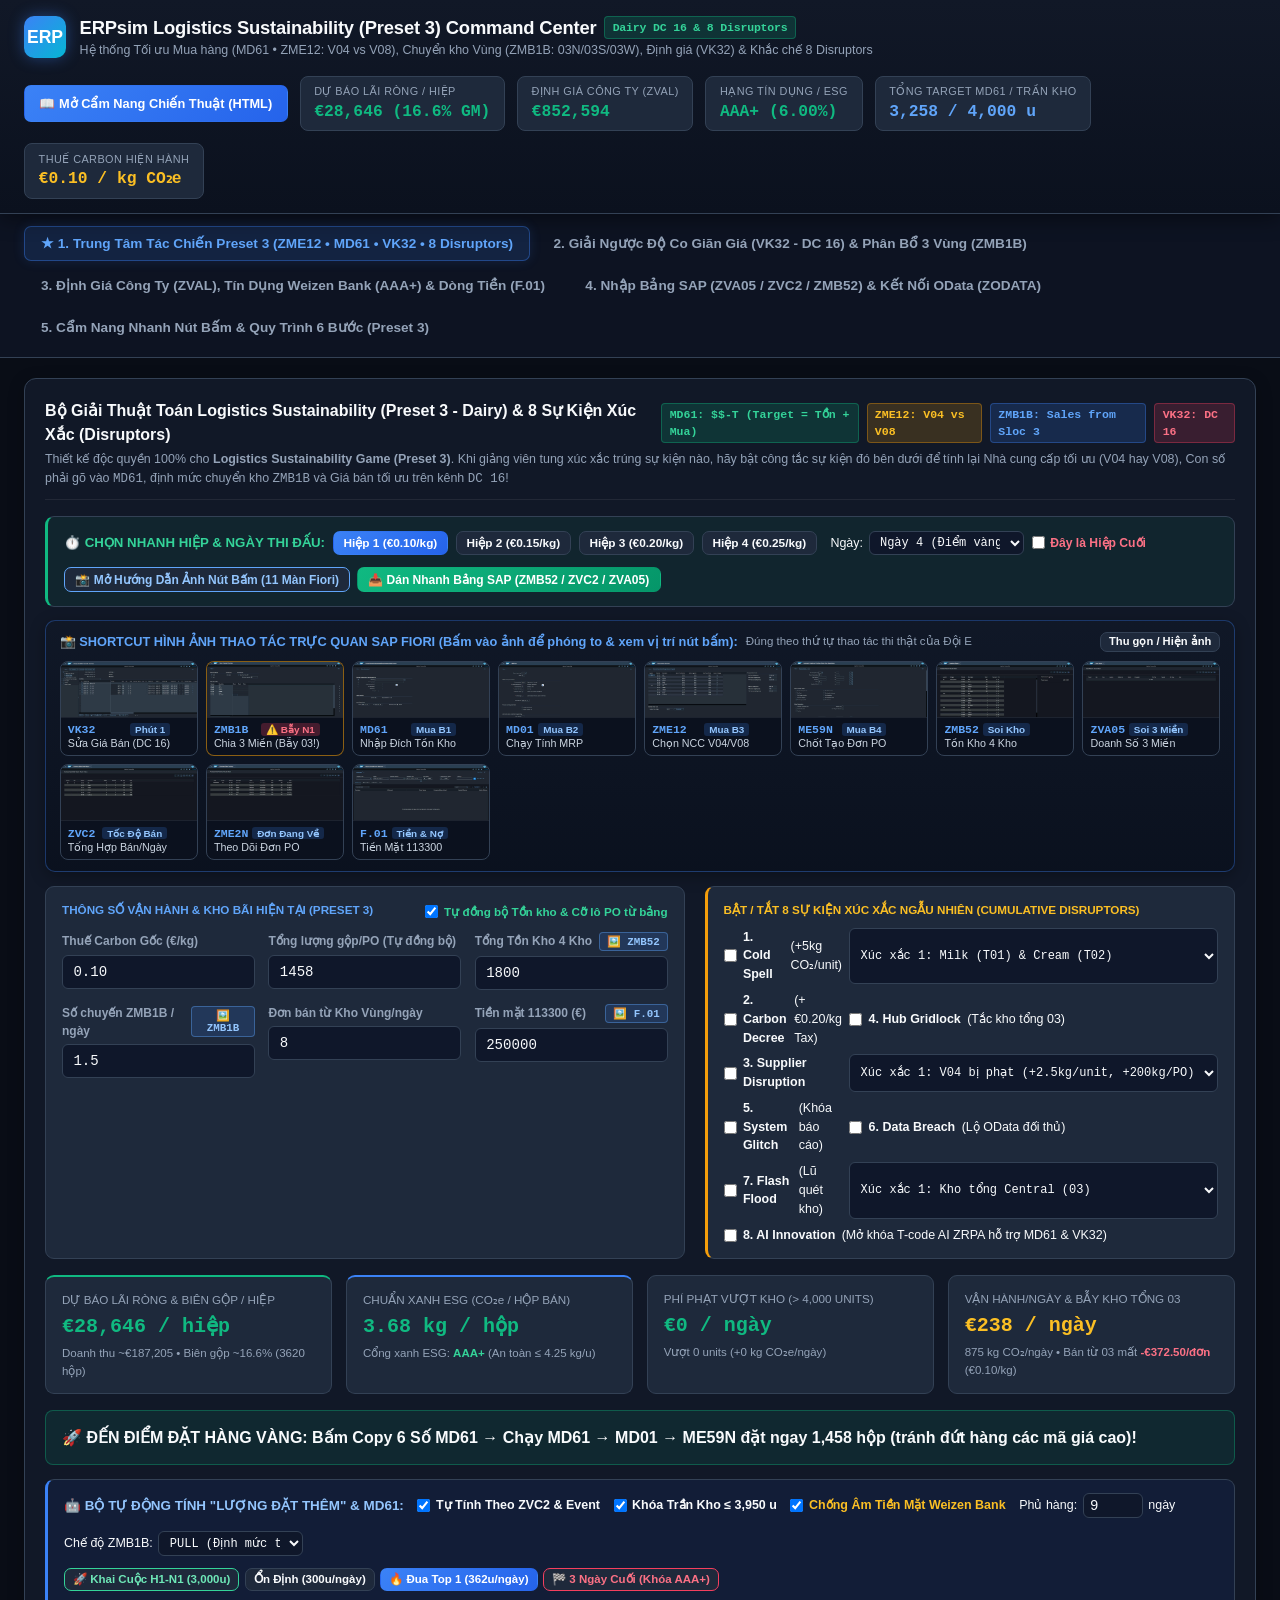
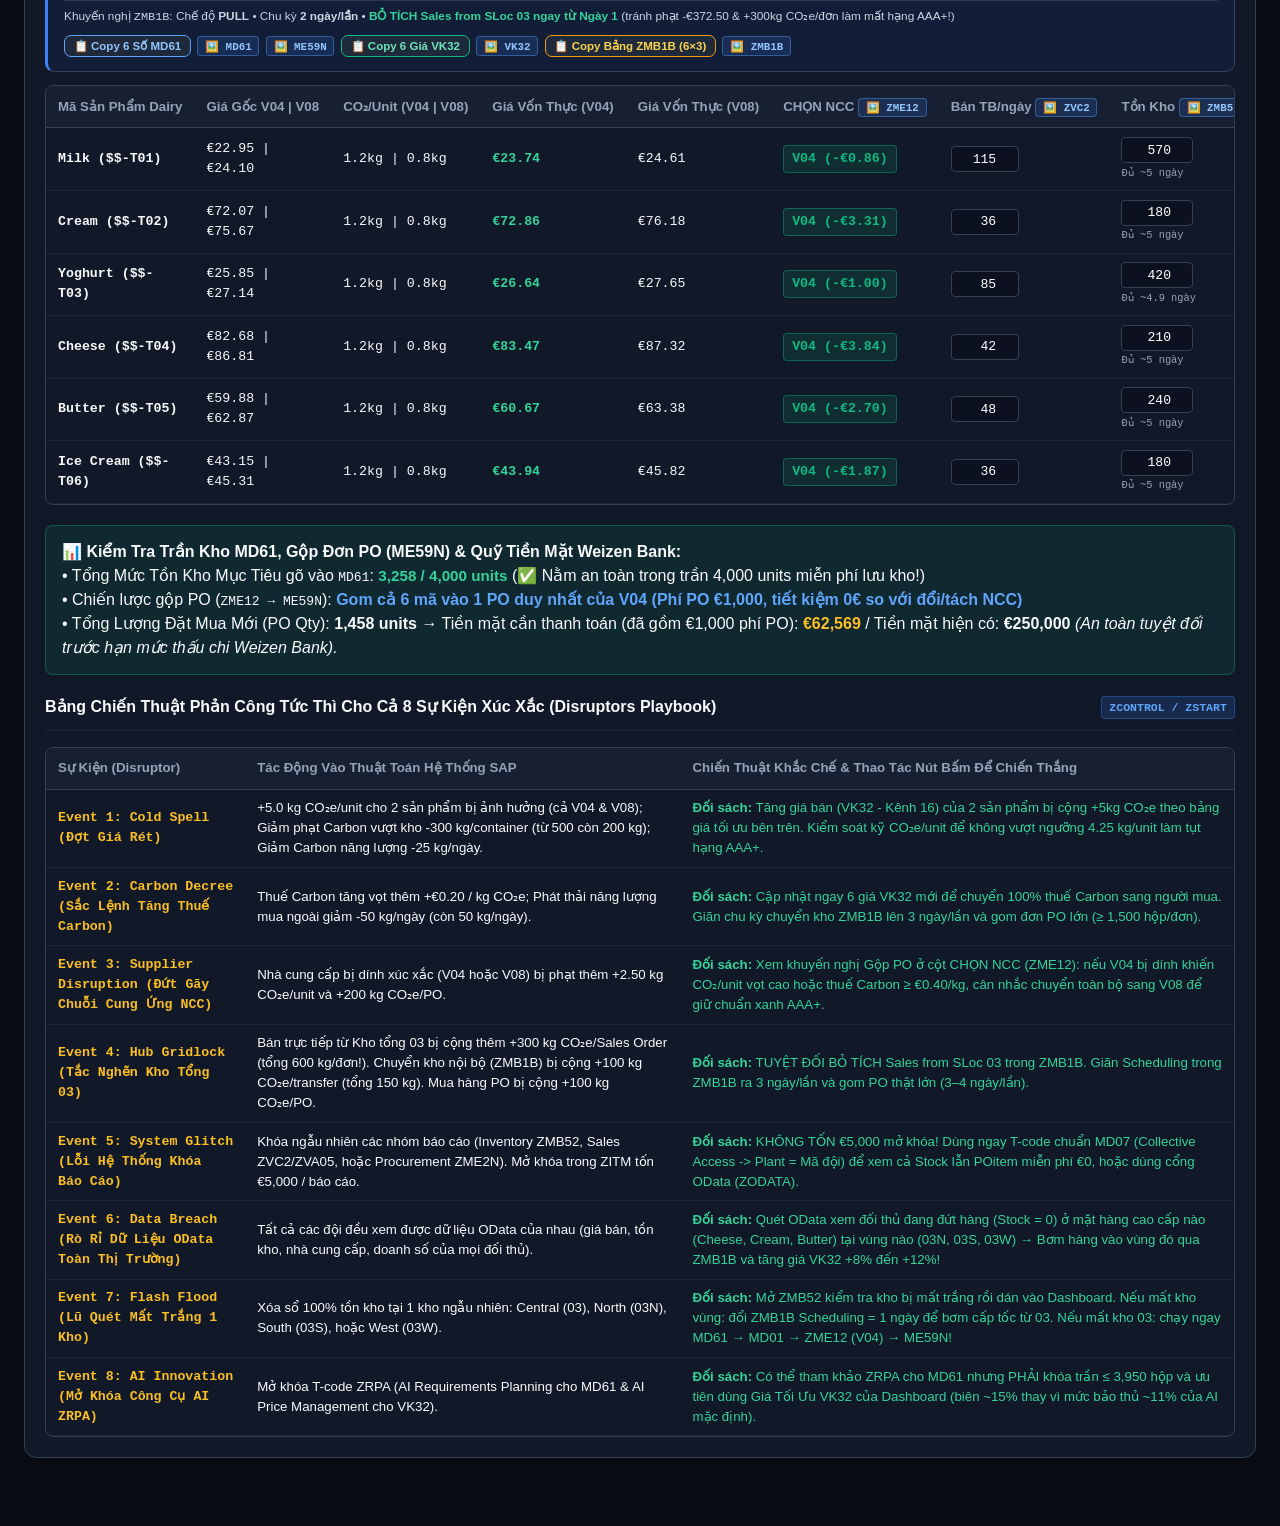
==== commit 4d18896d: "Add pinned visual SAP Fiori screenshot shortcuts and interactive hotspot lightbox across Dashboard" ====
--- a/index.html
+++ b/index.html
@@ -119,6 +119,9 @@
               </label>
             </div>
             <div style="display:flex; flex-wrap:wrap; gap:0.4rem;">
+              <button class="btn btn-outline" id="btn-open-fiori-tour" style="padding:0.28rem 0.65rem; font-size:0.75rem; border-color:#60a5fa; color:#93c5fd;">
+                📸 Mở Hướng Dẫn Ảnh Nút Bấm (11 Màn Fiori)
+              </button>
               <button class="btn btn-emerald" id="btn-toggle-quick-paste" style="padding:0.28rem 0.65rem; font-size:0.75rem;">
                 📥 Dán Nhanh Bảng SAP (ZMB52 / ZVC2 / ZVA05)
               </button>
@@ -129,7 +132,11 @@
           <div id="tab1-quick-paste-drawer" style="display:none; margin-top:0.75rem; padding-top:0.75rem; border-top:1px dashed var(--border);">
             <div style="display:flex; justify-content:space-between; align-items:center; margin-bottom:0.4rem; flex-wrap:wrap; gap:0.5rem;">
               <span style="font-size:0.76rem; color:#93c5fd;">
-                <strong>⚡ DÁN BẤT KỲ BẢNG SAP NÀO VÀO ĐÂY:</strong> Hệ thống tự nhận diện <code>ZMB52</code> (Tồn kho 4 kho), <code>ZVC2</code> (Tốc độ bán TB/ngày), <code>ZVA05</code> (Tỷ lệ 3 miền NO/SO/WE &amp; Giá bán), hoặc <code>ZME2N</code> (Đơn PO đang về)!
+                <strong>⚡ DÁN BẤT KỲ BẢNG SAP NÀO VÀO ĐÂY:</strong> Xem mẫu màn hình thật:
+                <button type="button" class="btn-fiori-eye" data-fiori="ZMB52">🖼️ ZMB52</button>
+                <button type="button" class="btn-fiori-eye" data-fiori="ZVA05">🖼️ ZVA05</button>
+                <button type="button" class="btn-fiori-eye" data-fiori="ZVC2">🖼️ ZVC2</button>
+                <button type="button" class="btn-fiori-eye" data-fiori="ZME2N">🖼️ ZME2N</button>
               </span>
               <div style="display:flex; gap:0.4rem;">
                 <button class="btn btn-outline" id="btn-tab1-sample-paste" style="padding:0.2rem 0.5rem; font-size:0.72rem;">Nạp Mẫu Thử</button>
@@ -139,6 +146,20 @@
             <textarea id="tab1-raw-paste" class="form-control" rows="4" style="font-family:var(--font-mono); font-size:0.74rem;" placeholder="Ctrl+A, Ctrl+C từ màn hình ZMB52, ZVC2 hoặc ZVA05 trên SAP rồi Ctrl+V vào đây..."></textarea>
             <div id="tab1-paste-status" style="font-size:0.74rem; color:#34d399; margin-top:0.35rem; font-weight:600;"></div>
           </div>
+        </div>
+
+        <!-- Pinned Visual SAP Fiori Shortcut Dock (All 11 Official Screens) -->
+        <div class="fiori-shortcut-dock">
+          <div class="fiori-dock-header">
+            <div style="display:flex; align-items:center; gap:0.5rem; flex-wrap:wrap;">
+              <strong style="font-size:0.8rem; color:#60a5fa;">📸 SHORTCUT HÌNH ẢNH THAO TÁC TRỰC QUAN SAP FIORI (Bấm vào ảnh để phóng to &amp; xem vị trí nút bấm):</strong>
+              <span style="font-size:0.72rem; color:#94a3b8;">Đúng theo thứ tự thao tác thi thật của Đội E</span>
+            </div>
+            <button type="button" class="btn btn-outline" id="btn-toggle-fiori-dock" style="padding:0.16rem 0.5rem; font-size:0.7rem;">
+              Thu gọn / Hiện ảnh
+            </button>
+          </div>
+          <div class="fiori-dock-scroll" id="fiori-dock-grid"></div>
         </div>
 
         <!-- Controls & Active Disruptor Switches -->
@@ -160,11 +181,11 @@
                 <input type="number" id="log-po-lot" class="form-control" value="900" step="100" />
               </div>
               <div class="form-group">
-                <label>Tổng Tồn Kho 4 Kho (ZMB52)</label>
+                <label>Tổng Tồn Kho 4 Kho <button type="button" class="btn-fiori-eye" data-fiori="ZMB52">🖼️ ZMB52</button></label>
                 <input type="number" id="log-total-stock" class="form-control" value="1500" step="100" />
               </div>
               <div class="form-group">
-                <label>Số chuyến ZMB1B / ngày</label>
+                <label>Số chuyến ZMB1B / ngày <button type="button" class="btn-fiori-eye" data-fiori="ZMB1B">🖼️ ZMB1B</button></label>
                 <input type="number" id="log-transfers-day" class="form-control" value="1.5" min="0" max="20" step="0.5" />
               </div>
               <div class="form-group">
@@ -172,7 +193,7 @@
                 <input type="number" id="log-reg-orders" class="form-control" value="8" min="0" max="100" />
               </div>
               <div class="form-group">
-                <label>Tiền mặt 113300 hiện có (€)</label>
+                <label>Tiền mặt 113300 (€) <button type="button" class="btn-fiori-eye" data-fiori="F01">🖼️ F.01</button></label>
                 <input type="number" id="log-available-cash" class="form-control" value="250000" step="25000" />
               </div>
               <input type="hidden" id="log-dir-orders" value="0" />
@@ -302,8 +323,12 @@
             </div>
             <div style="display:flex; flex-wrap:wrap; gap:0.4rem; align-items:center;">
               <button class="btn btn-outline" id="btn-copy-md61" style="padding:0.2rem 0.55rem; font-size:0.72rem; border-color:#60a5fa; color:#93c5fd;">📋 Copy 6 Số MD61</button>
+              <button type="button" class="btn-fiori-eye" data-fiori="MD61" title="Xem ảnh màn hình MD61">🖼️ MD61</button>
+              <button type="button" class="btn-fiori-eye" data-fiori="ME59N" title="Xem ảnh màn hình ME59N">🖼️ ME59N</button>
               <button class="btn btn-outline" id="btn-copy-vk32" style="padding:0.2rem 0.55rem; font-size:0.72rem; border-color:#10b981; color:#6ee7b7;">📋 Copy 6 Giá VK32</button>
+              <button type="button" class="btn-fiori-eye" data-fiori="VK32" title="Xem ảnh màn hình VK32">🖼️ VK32</button>
               <button class="btn btn-outline" id="btn-copy-zmb1b" style="padding:0.2rem 0.55rem; font-size:0.72rem; border-color:#f59e0b; color:#fcd34d;">📋 Copy Bảng ZMB1B (6×3)</button>
+              <button type="button" class="btn-fiori-eye" data-fiori="ZMB1B" title="Xem ảnh màn hình ZMB1B">🖼️ ZMB1B</button>
               <span id="copy-toast-msg" style="font-size:0.72rem; color:#34d399; font-weight:700;"></span>
             </div>
           </div>
@@ -318,13 +343,13 @@
                 <th>CO₂/Unit (V04 | V08)</th>
                 <th>Giá Vốn Thực (V04)</th>
                 <th>Giá Vốn Thực (V08)</th>
-                <th>CHỌN NCC (ZME12)</th>
-                <th>Bán TB/ngày (ZVC2)</th>
-                <th>Tồn ZMB52 + Đang Về</th>
+                <th>CHỌN NCC <button type="button" class="btn-fiori-eye" data-fiori="ZME12">🖼️ ZME12</button></th>
+                <th>Bán TB/ngày <button type="button" class="btn-fiori-eye" data-fiori="ZVC2">🖼️ ZVC2</button></th>
+                <th>Tồn Kho <button type="button" class="btn-fiori-eye" data-fiori="ZMB52">🖼️ ZMB52</button></th>
                 <th style="background:rgba(16,185,129,0.14);color:#6ee7b7;">LƯỢNG ĐẶT THÊM</th>
-                <th style="background:#1e3a8a;color:#93c5fd;">CON SỐ GÕ VÀO MD61</th>
-                <th>ZMB1B (03N | 03S | 03W)</th>
-                <th>GIÁ TỐI ƯU VK32 (DC 16)</th>
+                <th style="background:#1e3a8a;color:#93c5fd;">CON SỐ MD61 <button type="button" class="btn-fiori-eye" data-fiori="MD61">🖼️</button></th>
+                <th>ZMB1B (N | S | W) <button type="button" class="btn-fiori-eye" data-fiori="ZMB1B">🖼️</button></th>
+                <th>GIÁ VK32 (DC 16) <button type="button" class="btn-fiori-eye" data-fiori="VK32">🖼️</button></th>
                 <th>Lãi Ròng /Unit</th>
               </tr>
             </thead>
@@ -474,7 +499,7 @@
         <div class="panel">
           <div class="panel-header">
             <div class="panel-title">
-              Nhập Chỉ Số Tài Chính <span class="badge-tcode">F.01</span> <span class="badge-tcode emerald">ZVAL</span>
+              Nhập Chỉ Số Tài Chính <button type="button" class="btn-fiori-eye" data-fiori="F01">🖼️ Xem màn hình F.01</button> <span class="badge-tcode emerald">ZVAL</span>
             </div>
             <div style="display:flex; gap:0.4rem; flex-wrap:wrap;">
               <button class="btn btn-primary" id="btn-load-team-e-r2" style="padding: 0.3rem 0.55rem; font-size: 0.72rem;">
@@ -708,32 +733,32 @@
         <div class="stat-grid">
           <div class="stat-box" style="border-top: 3px solid #3b82f6;">
             <div class="s-label">BƯỚC 1: TỒN KHO MỤC TIÊU</div>
-            <div class="s-value" style="font-size:1.05rem;">MD61</div>
+            <div class="s-value" style="font-size:1.05rem;">MD61 <button type="button" class="btn-fiori-eye" data-fiori="MD61">🖼️ Xem ảnh</button></div>
             <div class="s-sub">Chọn <code>Product group</code> = <strong>$$-T</strong> &rarr; Nhập <strong>Mức Tồn Kho Mục Tiêu (Tồn + Mua)</strong> vào <strong>cột ngày thứ 2</strong> &rarr; Bấm <strong>Save</strong>.</div>
           </div>
           <div class="stat-box" style="border-top: 3px solid #06b6d4;">
             <div class="s-label">BƯỚC 2: CHẠY TÍNH TOÁN MRP</div>
-            <div class="s-value" style="font-size:1.05rem;">MD01</div>
+            <div class="s-value" style="font-size:1.05rem;">MD01 <button type="button" class="btn-fiori-eye" data-fiori="MD01">🖼️ Xem ảnh</button></div>
             <div class="s-sub">Bấm <strong>Enter / Execute</strong> &rarr; Bỏ qua cảnh báo màu cam, bấm <strong>Enter thêm 2 lần nữa</strong> &rarr; Ở cửa sổ pop-up bấm <strong>Continue</strong>.</div>
           </div>
           <div class="stat-box" style="border-top: 3px solid #ec4899;">
             <div class="s-label">BƯỚC 3: CHỌN NHÀ CUNG CẤP</div>
-            <div class="s-value" style="font-size:1.05rem;">ZME12</div>
+            <div class="s-value" style="font-size:1.05rem;">ZME12 <button type="button" class="btn-fiori-eye" data-fiori="ZME12">🖼️ Xem ảnh</button></div>
             <div class="s-sub">Bấm nút <strong>Assign Source of Supply</strong> &rarr; Gán <strong>V04</strong> (hoặc V08) cho cả 6 mặt hàng Dairy &rarr; Bấm <strong>Save</strong>.</div>
           </div>
           <div class="stat-box" style="border-top: 3px solid #f43f5e;">
             <div class="s-label">BƯỚC 4: TẠO ĐƠN MUA PO</div>
-            <div class="s-value" style="font-size:1.05rem;">ME59N</div>
+            <div class="s-value" style="font-size:1.05rem;">ME59N <button type="button" class="btn-fiori-eye" data-fiori="ME59N">🖼️ Xem ảnh</button></div>
             <div class="s-sub">Đảm bảo ô <code>Fixed Vendor</code> để trống (và bỏ tích <code>Test Run</code>) &rarr; Bấm <strong>Execute (F8)</strong> để gộp cả 6 mã vào 1 PO duy nhất!</div>
           </div>
           <div class="stat-box" style="border-top: 3px solid #f59e0b;">
             <div class="s-label">BƯỚC 5: CHUYỂN KHO VÙNG</div>
-            <div class="s-value" style="font-size:1.05rem;">ZMB1B</div>
+            <div class="s-value" style="font-size:1.05rem;">ZMB1B <button type="button" class="btn-fiori-eye" data-fiori="ZMB1B">🖼️ Xem ảnh</button></div>
             <div class="s-sub">Chọn <strong>Pull</strong>, Scheduling = <strong>2–3 ngày</strong>. <strong>BỎ TÍCH Sales from SLoc 03 ngay từ Ngày 1</strong>, dán bảng 6×3 số &rarr; <strong>Save</strong>.</div>
           </div>
           <div class="stat-box" style="border-top: 3px solid #8b5cf6;">
             <div class="s-label">BƯỚC 6: ĐỊNH GIÁ BÁN LẺ</div>
-            <div class="s-value" style="font-size:1.05rem;">VK32</div>
+            <div class="s-value" style="font-size:1.05rem;">VK32 <button type="button" class="btn-fiori-eye" data-fiori="VK32">🖼️ Xem ảnh</button></div>
             <div class="s-sub">Mở <code>Prices &rarr; Price List</code> &rarr; Kiểm tra <strong>Distribution Channel = 16</strong> &rarr; <strong>Execute</strong> &rarr; Sửa giá 6 mã &rarr; <strong>Save &amp; F3</strong>.</div>
           </div>
         </div>
@@ -908,6 +933,41 @@
 
   </main>
 
+  <!-- INTERACTIVE SAP FIORI SCREENSHOT LIGHTBOX MODAL WITH PULSING CALLOUT HOTSPOTS -->
+  <div class="fiori-modal-backdrop" id="fiori-modal" role="dialog" aria-modal="true">
+    <div class="fiori-modal-dialog">
+      <div class="fiori-modal-header">
+        <div>
+          <div style="display:flex; align-items:center; gap:0.5rem; flex-wrap:wrap;">
+            <span class="badge-tcode emerald" id="fiori-modal-code" style="font-size:0.85rem;">VK32</span>
+            <strong id="fiori-modal-title" style="font-size:0.98rem; color:#f8fafc;">Sửa Bảng Giá Bán Lẻ (Change Condition Records)</strong>
+          </div>
+          <div id="fiori-modal-subtitle" style="font-size:0.75rem; color:#94a3b8; margin-top:0.15rem;"></div>
+        </div>
+        <div style="display:flex; gap:0.4rem; align-items:center;">
+          <button type="button" class="btn btn-outline" id="fiori-modal-prev" style="padding:0.28rem 0.65rem; font-size:0.76rem;">◀ Màn trước</button>
+          <button type="button" class="btn btn-primary" id="fiori-modal-next" style="padding:0.28rem 0.65rem; font-size:0.76rem;">Màn tiếp theo ▶</button>
+          <button type="button" class="btn btn-outline" id="fiori-modal-close" style="padding:0.28rem 0.65rem; font-size:0.76rem; border-color:#f43f5e; color:#fb7185;">✕ Đóng (ESC)</button>
+        </div>
+      </div>
+
+      <div class="fiori-modal-body">
+        <div class="fiori-canvas-wrap" id="fiori-canvas-wrap">
+          <img id="fiori-modal-img" src="" alt="SAP Fiori Official Screen" />
+          <div id="fiori-hotspots-layer"></div>
+        </div>
+        <div>
+          <div style="font-size:0.8rem; font-weight:800; color:#60a5fa; margin-bottom:0.55rem;">
+            🎯 CÁC ĐIỂM PHẢI BẤM TRÊN MÀN HÌNH NÀY:
+          </div>
+          <div class="fiori-steps-list" id="fiori-modal-steps"></div>
+        </div>
+      </div>
+
+      <div class="fiori-nav-pills" id="fiori-modal-pills"></div>
+    </div>
+  </div>
+
   <script src="erpsim_engine.js"></script>
   <script src="app.js"></script>
 </body>
--- a/styles.css
+++ b/styles.css
@@ -457,3 +457,269 @@
   color: var(--text-muted);
   margin-top: 0.2rem;
 }
+
+/* ==========================================================================
+   VISUAL SAP FIORI SHORTCUT DOCK, INLINE PILLS & INTERACTIVE HOTSPOT MODAL
+   ========================================================================== */
+.fiori-shortcut-dock {
+  background: linear-gradient(180deg, rgba(17, 24, 39, 0.95), rgba(11, 17, 30, 0.95));
+  border: 1px solid rgba(59, 130, 246, 0.35);
+  border-radius: 10px;
+  padding: 0.65rem 0.85rem;
+  margin-bottom: 0.9rem;
+  box-shadow: 0 4px 16px rgba(0, 0, 0, 0.3);
+}
+
+.fiori-dock-header {
+  display: flex;
+  flex-wrap: wrap;
+  justify-content: space-between;
+  align-items: center;
+  gap: 0.5rem;
+  margin-bottom: 0.55rem;
+}
+
+.fiori-dock-scroll {
+  display: grid;
+  grid-template-columns: repeat(auto-fill, minmax(126px, 1fr));
+  gap: 0.5rem;
+}
+
+.fiori-dock-scroll.collapsed {
+  display: none;
+}
+
+.fiori-shortcut-card {
+  position: relative;
+  background: #0b111e;
+  border: 1px solid #334155;
+  border-radius: 8px;
+  overflow: hidden;
+  cursor: pointer;
+  transition: transform 0.16s ease, border-color 0.16s ease, box-shadow 0.16s ease;
+  display: flex;
+  flex-direction: column;
+  text-align: left;
+  padding: 0;
+  color: var(--text-main);
+}
+
+.fiori-shortcut-card:hover {
+  transform: translateY(-2px);
+  border-color: #60a5fa;
+  box-shadow: 0 6px 16px rgba(59, 130, 246, 0.28);
+}
+
+.fiori-shortcut-card.trap-warn {
+  border-color: rgba(245, 158, 11, 0.55);
+}
+
+.fiori-shortcut-thumb {
+  width: 100%;
+  height: 56px;
+  object-fit: cover;
+  object-position: top left;
+  border-bottom: 1px solid rgba(255, 255, 255, 0.08);
+  filter: brightness(0.92) contrast(1.08);
+  transition: filter 0.16s ease;
+}
+
+.fiori-shortcut-card:hover .fiori-shortcut-thumb {
+  filter: brightness(1.08) contrast(1.12);
+}
+
+.fiori-shortcut-meta {
+  padding: 0.32rem 0.45rem;
+  display: flex;
+  flex-direction: column;
+  gap: 0.1rem;
+}
+
+.fiori-shortcut-top {
+  display: flex;
+  justify-content: space-between;
+  align-items: center;
+  gap: 0.25rem;
+}
+
+.fiori-shortcut-code {
+  font-family: var(--font-mono);
+  font-size: 0.72rem;
+  font-weight: 800;
+  color: #60a5fa;
+}
+
+.fiori-shortcut-step {
+  font-size: 0.62rem;
+  font-weight: 700;
+  padding: 0.05rem 0.3rem;
+  border-radius: 3px;
+  background: rgba(59, 130, 246, 0.2);
+  color: #93c5fd;
+}
+
+.fiori-shortcut-title {
+  font-size: 0.67rem;
+  color: #cbd5e1;
+  white-space: nowrap;
+  overflow: hidden;
+  text-overflow: ellipsis;
+}
+
+/* Inline miniature camera button next to T-codes & Copy buttons */
+.btn-fiori-eye {
+  display: inline-flex;
+  align-items: center;
+  gap: 0.22rem;
+  padding: 0.14rem 0.42rem;
+  border-radius: 4px;
+  font-family: var(--font-mono);
+  font-size: 0.68rem;
+  font-weight: 700;
+  background: rgba(59, 130, 246, 0.16);
+  color: #93c5fd;
+  border: 1px solid rgba(96, 165, 250, 0.4);
+  cursor: pointer;
+  transition: all 0.15s ease;
+  vertical-align: middle;
+}
+
+.btn-fiori-eye:hover {
+  background: rgba(59, 130, 246, 0.32);
+  color: #fff;
+  border-color: #60a5fa;
+}
+
+/* Interactive Lightbox Modal with Pulsing Hotspots */
+.fiori-modal-backdrop {
+  position: fixed;
+  inset: 0;
+  background: rgba(4, 8, 18, 0.86);
+  backdrop-filter: blur(5px);
+  z-index: 9999;
+  display: none;
+  align-items: center;
+  justify-content: center;
+  padding: 1rem;
+}
+
+.fiori-modal-backdrop.open {
+  display: flex;
+}
+
+.fiori-modal-dialog {
+  background: #0f172a;
+  border: 1px solid #475569;
+  border-radius: 12px;
+  max-width: 1280px;
+  width: 100%;
+  max-height: 94vh;
+  display: flex;
+  flex-direction: column;
+  overflow: hidden;
+  box-shadow: 0 20px 60px rgba(0, 0, 0, 0.75);
+}
+
+.fiori-modal-header {
+  padding: 0.75rem 1.1rem;
+  background: #1e293b;
+  border-bottom: 1px solid #334155;
+  display: flex;
+  flex-wrap: wrap;
+  justify-content: space-between;
+  align-items: center;
+  gap: 0.65rem;
+}
+
+.fiori-modal-body {
+  padding: 0.9rem 1.1rem;
+  overflow-y: auto;
+  display: grid;
+  grid-template-columns: 1fr 310px;
+  gap: 1rem;
+  align-items: start;
+}
+
+@media (max-width: 1024px) {
+  .fiori-modal-body {
+    grid-template-columns: 1fr;
+  }
+}
+
+.fiori-canvas-wrap {
+  position: relative;
+  border: 1px solid #334155;
+  border-radius: 8px;
+  overflow: hidden;
+  background: #050811;
+}
+
+.fiori-canvas-wrap img {
+  display: block;
+  width: 100%;
+  height: auto;
+}
+
+.fiori-hotspot {
+  position: absolute;
+  transform: translate(-50%, -50%);
+  min-width: 26px;
+  height: 26px;
+  padding: 0 0.42rem;
+  border-radius: 999px;
+  background: #10b981;
+  color: #04130d;
+  font-family: var(--font-mono);
+  font-size: 0.74rem;
+  font-weight: 900;
+  display: inline-flex;
+  align-items: center;
+  justify-content: center;
+  border: 2px solid #fff;
+  box-shadow: 0 0 0 4px rgba(16, 185, 129, 0.38), 0 4px 12px rgba(0, 0, 0, 0.65);
+  pointer-events: auto;
+  cursor: pointer;
+  animation: pulseHotspot 1.8s infinite;
+  white-space: nowrap;
+}
+
+.fiori-hotspot.danger {
+  background: #f43f5e;
+  color: #fff;
+  box-shadow: 0 0 0 4px rgba(244, 63, 94, 0.45), 0 4px 12px rgba(0, 0, 0, 0.65);
+}
+
+@keyframes pulseHotspot {
+  0%, 100% { transform: translate(-50%, -50%) scale(1); }
+  50% { transform: translate(-50%, -50%) scale(1.1); }
+}
+
+.fiori-steps-list {
+  display: flex;
+  flex-direction: column;
+  gap: 0.55rem;
+}
+
+.fiori-step-item {
+  background: #172033;
+  border: 1px solid #334155;
+  border-left: 3px solid #10b981;
+  border-radius: 7px;
+  padding: 0.55rem 0.7rem;
+  font-size: 0.78rem;
+  color: #e2e8f0;
+}
+
+.fiori-step-item.danger {
+  border-left-color: #f43f5e;
+  background: rgba(244, 63, 94, 0.1);
+}
+
+.fiori-nav-pills {
+  display: flex;
+  flex-wrap: wrap;
+  gap: 0.3rem;
+  padding: 0.55rem 1.1rem;
+  background: #0b111e;
+  border-top: 1px solid #334155;
+}
